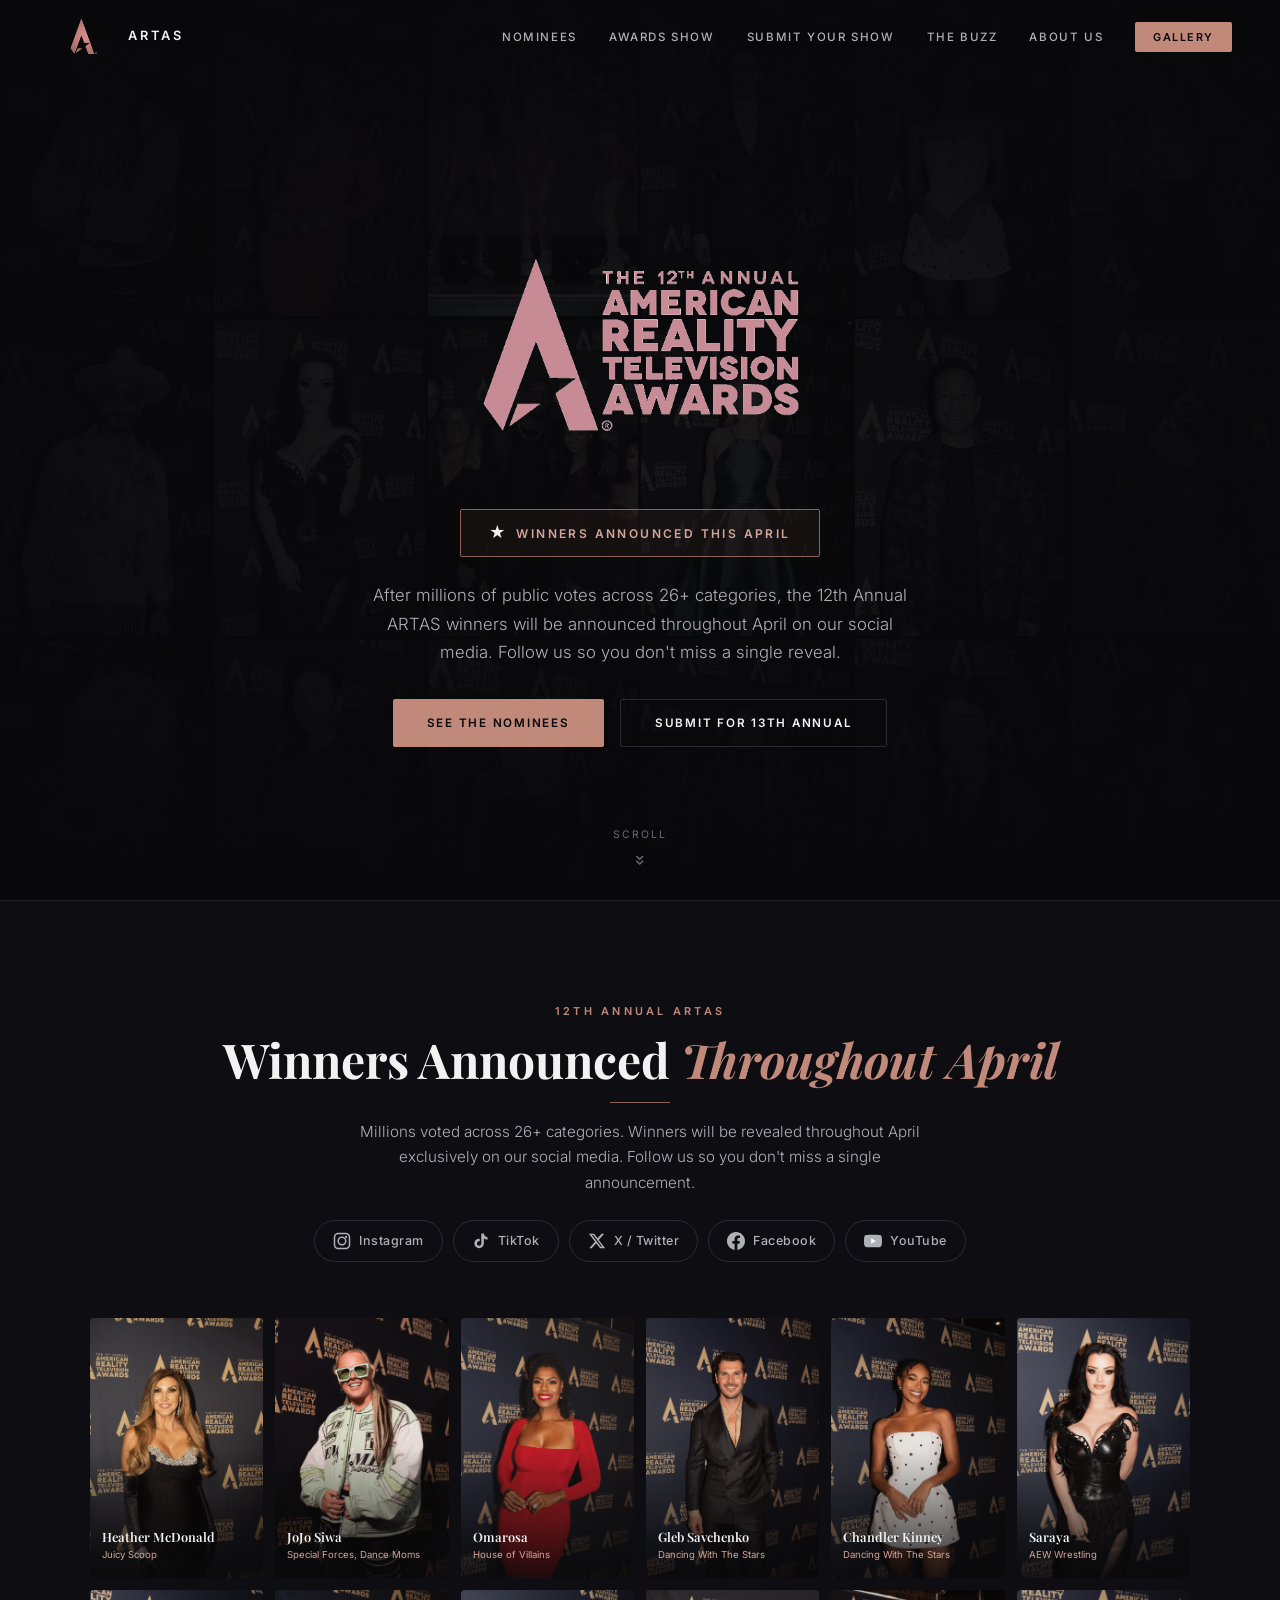
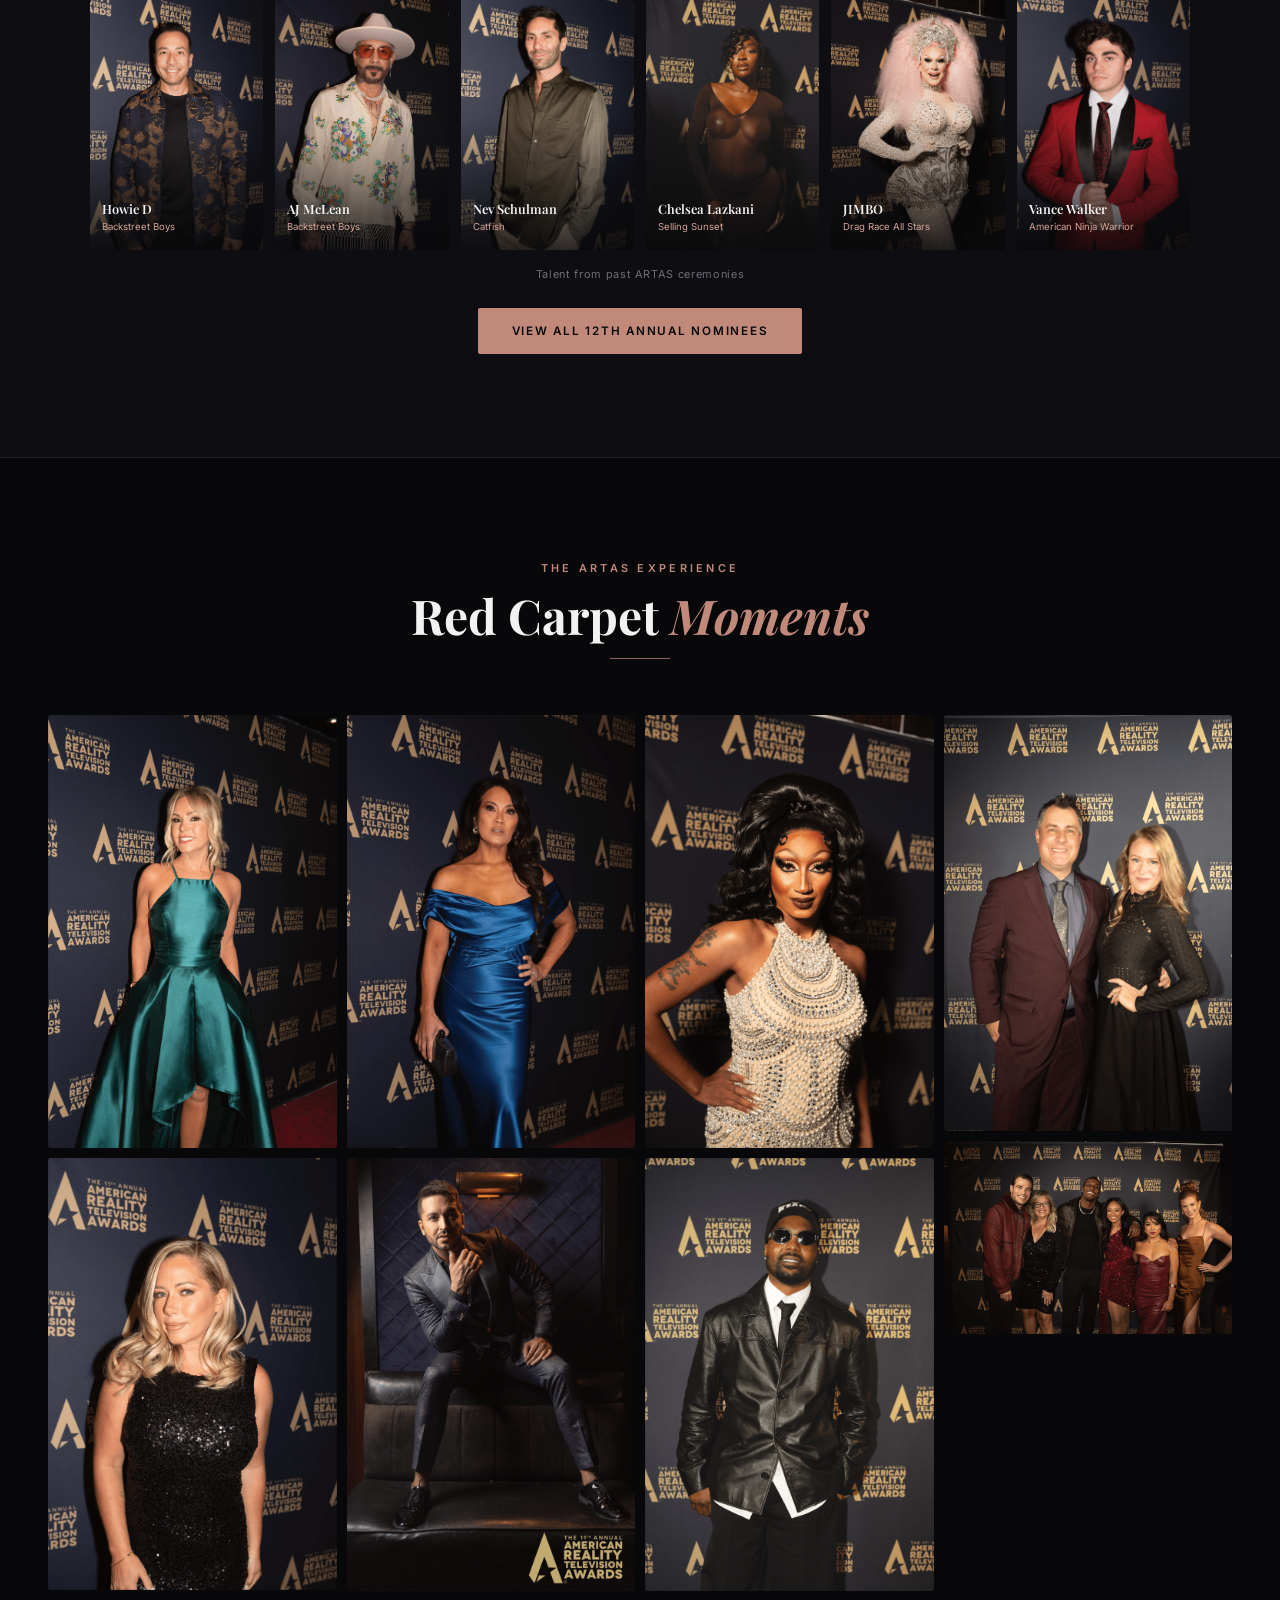
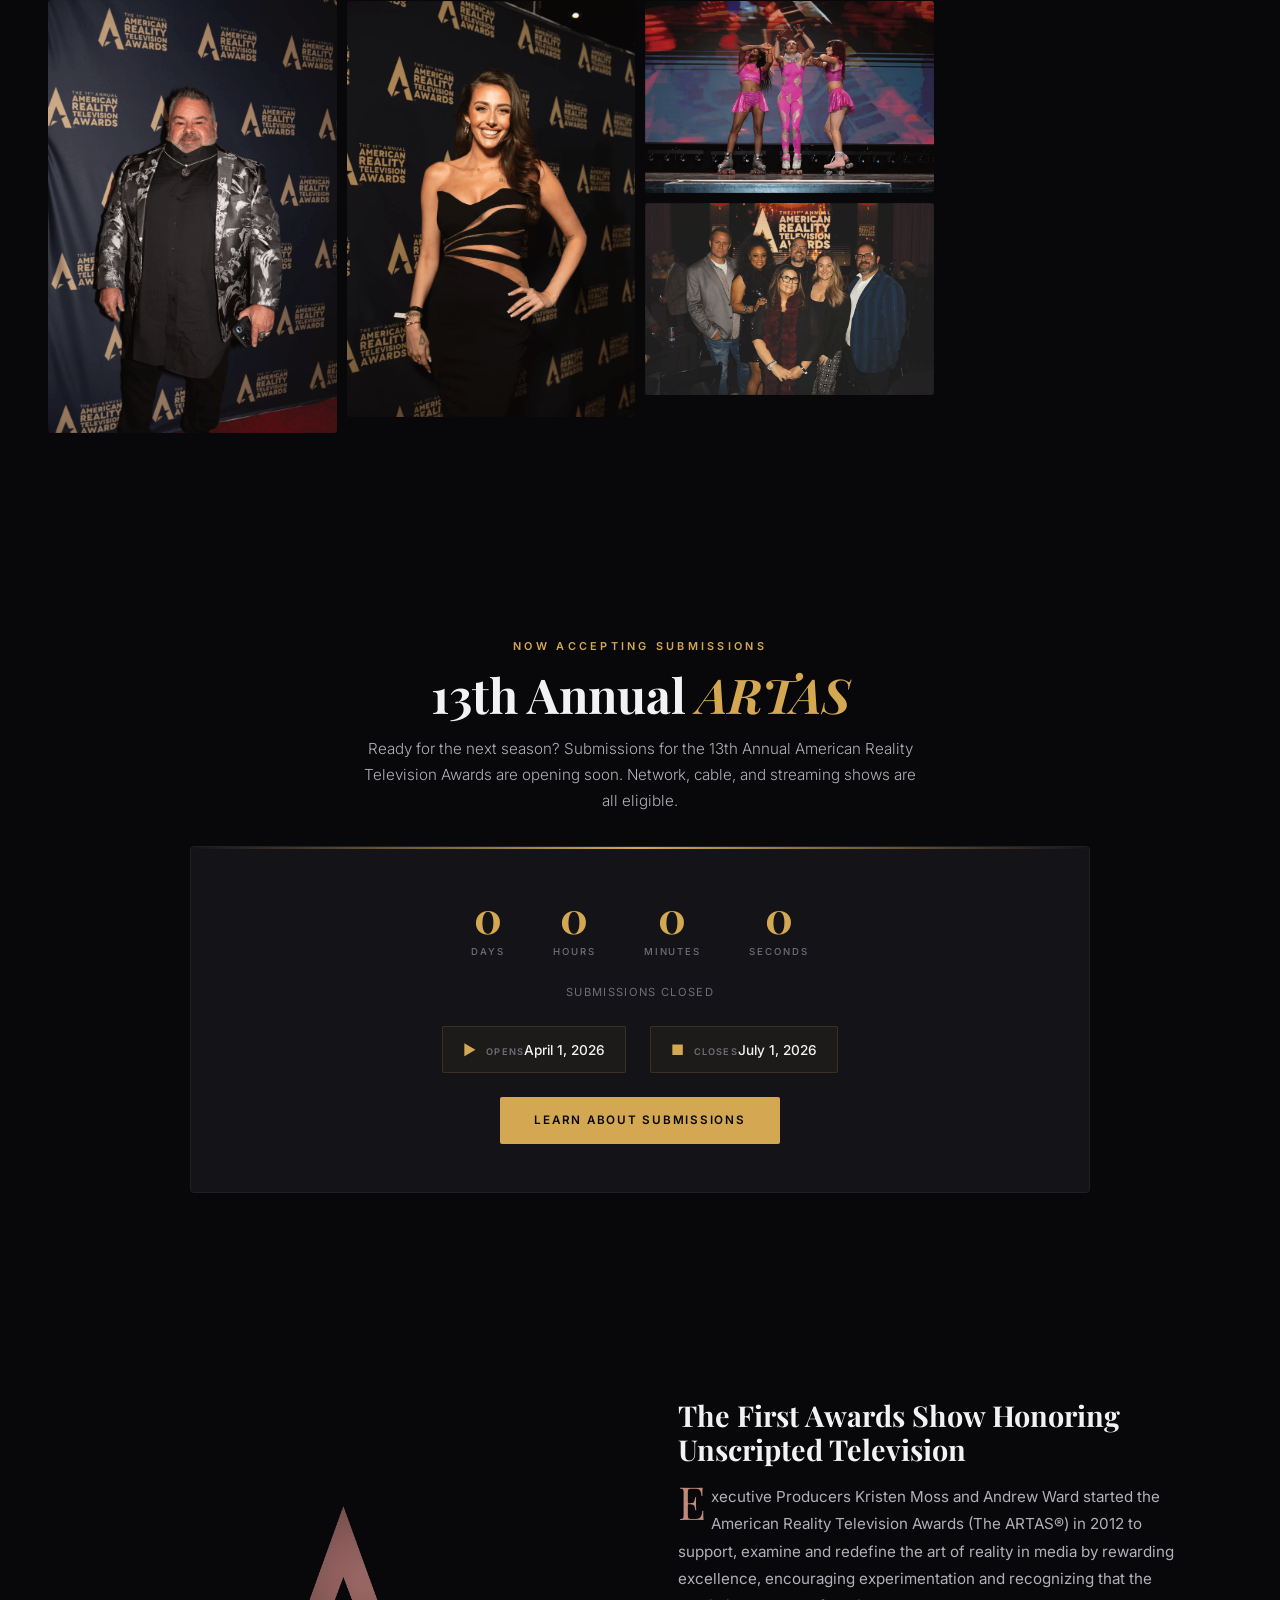
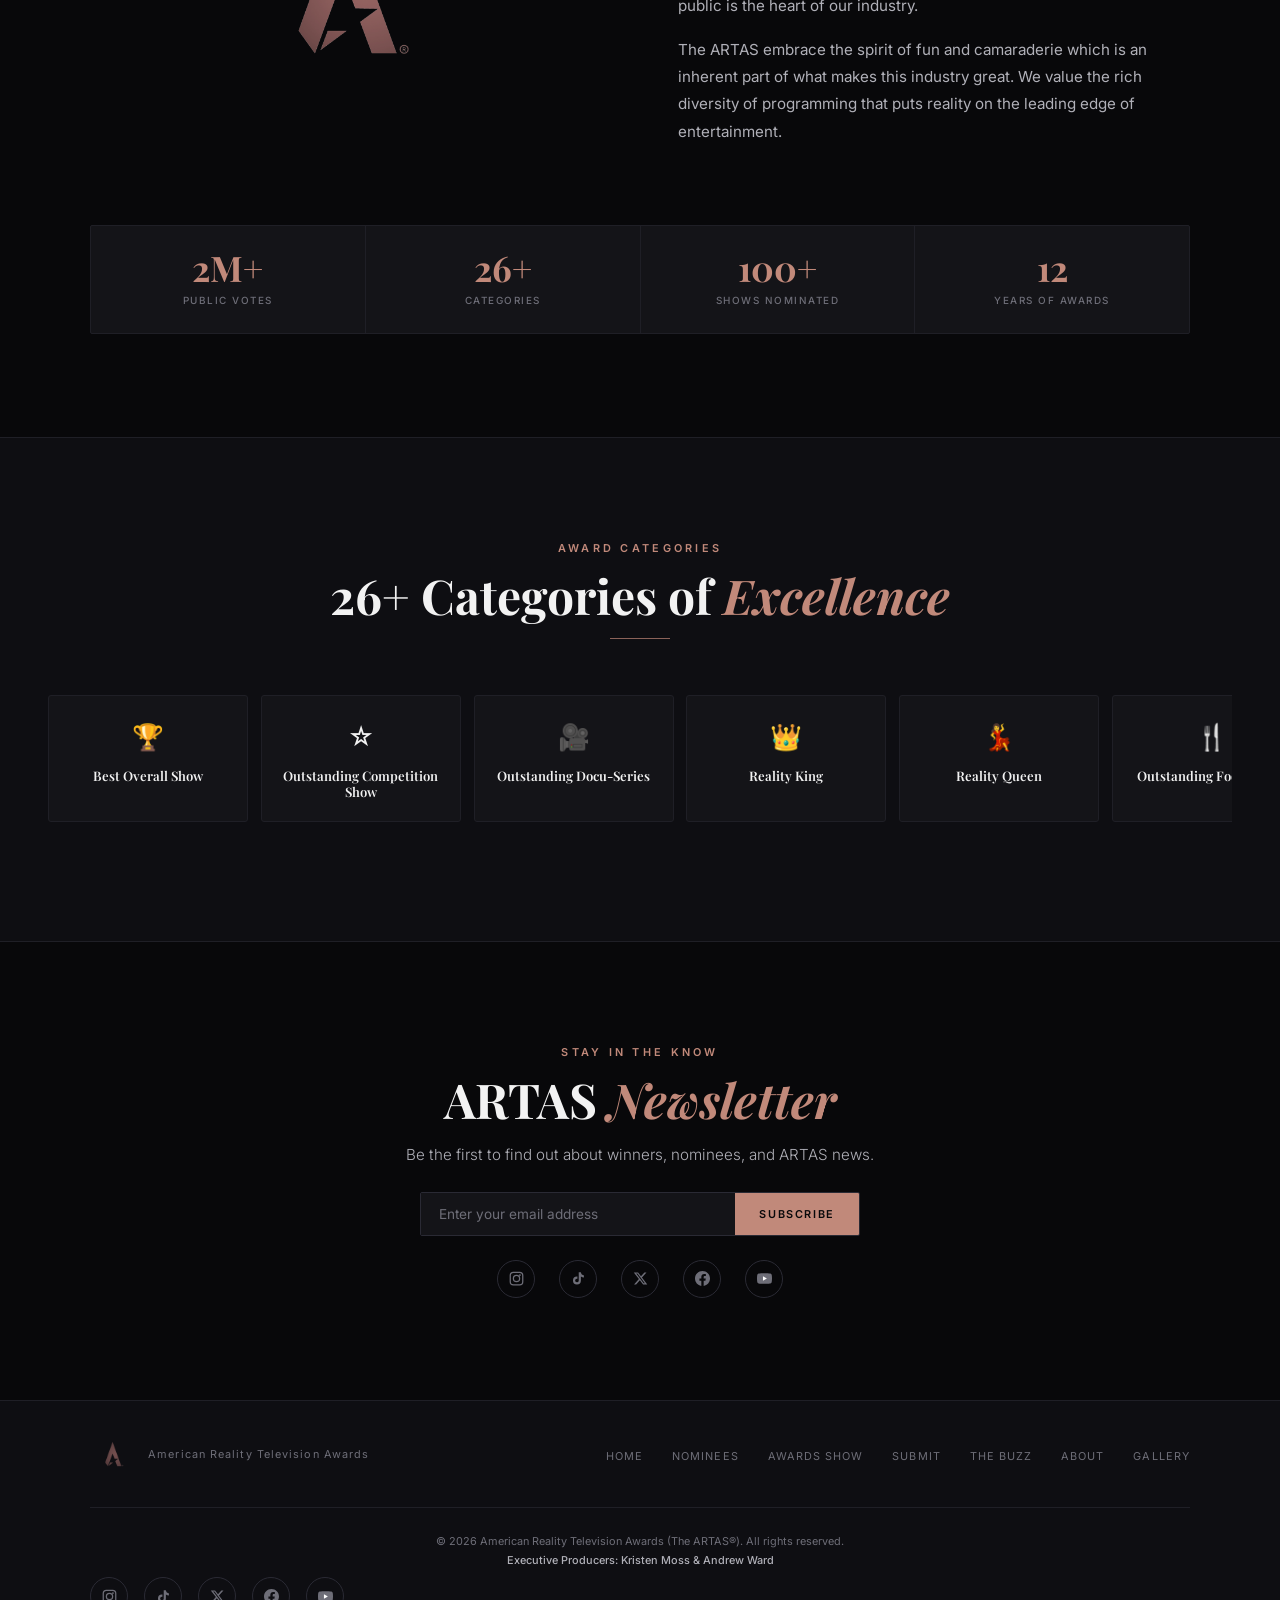
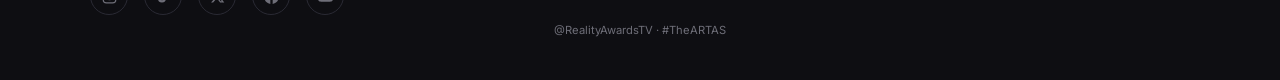
==== 200.html @ a24e5173 "Add 'The Buzz' news page with 14 blog posts, update nav across all pages" ====
<!DOCTYPE html>
<html lang="en">
<head>
<meta charset="UTF-8">
<meta name="viewport" content="width=device-width, initial-scale=1.0">
<title>The 12th Annual American Reality Television Awards | The ARTAS</title>
<meta name="description" content="The 12th Annual American Reality Television Awards (The ARTAS). Winners announced April 2026. Celebrating excellence in unscripted television since 2013.">
<meta property="og:title" content="12th Annual American Reality Television Awards — Winners Coming April 2026">
<meta property="og:description" content="After millions of votes, the 12th Annual ARTAS winners will be revealed this April. Plus: 13th Annual submissions open April 1.">
<meta property="og:type" content="website">
<link rel="preconnect" href="https://fonts.googleapis.com">
<link rel="preconnect" href="https://fonts.gstatic.com" crossorigin>
<link href="https://fonts.googleapis.com/css2?family=Playfair+Display:ital,wght@0,400;0,600;0,700;0,800;1,400;1,700&family=Inter:wght@300;400;500;600;700&display=swap" rel="stylesheet">
<style>
:root {
  --bg-primary: #08080A;
  --bg-surface: #0E0E12;
  --bg-card: #141418;
  --bg-card-hover: #1A1A20;
  --rose: #C1897A;
  --rose-light: #D4A498;
  --rose-pale: #E0BEB6;
  --rose-dim: #8B6259;
  --rose-glow: rgba(193, 137, 122, 0.15);
  --gold: #D4A853;
  --gold-light: #E8C97A;
  --gold-dim: #8B7340;
  --text-primary: #F2F2F2;
  --text-secondary: #B0B0B8;
  --text-muted: #6E6E78;
  --border: #1F1F26;
  --border-light: #2A2A34;
  --font-display: 'Playfair Display', Georgia, serif;
  --font-body: 'Inter', -apple-system, sans-serif;
  --transition-fast: 180ms cubic-bezier(0.16, 1, 0.3, 1);
  --transition-smooth: 400ms cubic-bezier(0.16, 1, 0.3, 1);
}

*, *::before, *::after { box-sizing: border-box; margin: 0; padding: 0; }
html { -webkit-font-smoothing: antialiased; -moz-osx-font-smoothing: grayscale; scroll-behavior: smooth; scroll-padding-top: 80px; }
body { font-family: var(--font-body); color: var(--text-primary); background: var(--bg-primary); line-height: 1.6; overflow-x: hidden; }
img { display: block; max-width: 100%; height: auto; }
a { color: var(--rose); text-decoration: none; transition: color var(--transition-fast); }
a:hover { color: var(--rose-light); }

/* NAV */
.nav { position: fixed; top: 0; left: 0; right: 0; z-index: 100; padding: 0 clamp(1.5rem, 4vw, 3rem); height: 72px; display: flex; align-items: center; justify-content: space-between; transition: background var(--transition-smooth), box-shadow var(--transition-smooth); }
.nav.scrolled { background: rgba(8,8,10,0.95); backdrop-filter: blur(20px); -webkit-backdrop-filter: blur(20px); box-shadow: 0 1px 0 rgba(193,137,122,0.12); }
.nav-logo { display: flex; align-items: center; gap: 12px; }
.nav-logo img { height: 38px; width: auto; }
.nav-logo span { font-family: var(--font-body); font-weight: 600; font-size: 0.8rem; letter-spacing: 0.25em; text-transform: uppercase; color: var(--text-primary); }
.nav-links { display: flex; align-items: center; gap: clamp(1.2rem, 2.5vw, 2.2rem); list-style: none; }
.nav-links a { font-size: 0.72rem; font-weight: 500; letter-spacing: 0.14em; text-transform: uppercase; color: var(--text-secondary); padding: 4px 0; position: relative; transition: color var(--transition-fast); }
.nav-links a::after { content: ''; position: absolute; bottom: -2px; left: 0; width: 0; height: 1px; background: var(--rose); transition: width var(--transition-smooth); }
.nav-links a:hover { color: var(--rose); }
.nav-links a:hover::after { width: 100%; }
.nav-cta { font-size: 0.68rem !important; font-weight: 600 !important; color: var(--bg-primary) !important; background: var(--rose); padding: 8px 18px !important; border-radius: 2px; transition: background var(--transition-fast), transform var(--transition-fast) !important; }
.nav-cta:hover { background: var(--rose-light) !important; color: var(--bg-primary) !important; transform: translateY(-1px); }
.nav-cta::after { display: none !important; }
.nav-mobile-toggle { display: none; background: none; border: none; cursor: pointer; padding: 8px; }
.nav-mobile-toggle span { display: block; width: 24px; height: 2px; background: var(--text-primary); margin: 5px 0; transition: all 0.3s; }

/* HERO — 12th Annual focus */
.hero { position: relative; min-height: 100vh; display: flex; flex-direction: column; align-items: center; justify-content: center; text-align: center; padding: 100px 1.5rem 60px; overflow: hidden; }
.hero-bg { position: absolute; inset: 0; z-index: 0; }
.hero-bg-grid { position: absolute; inset: 0; display: grid; grid-template-columns: repeat(6, 1fr); grid-template-rows: repeat(3, 1fr); gap: 3px; opacity: 0.18; filter: saturate(0.3) brightness(0.8); }
.hero-bg-grid img { width: 100%; height: 100%; object-fit: cover; }
.hero-bg::after { content: ''; position: absolute; inset: 0; background: radial-gradient(ellipse at center, rgba(8,8,10,0.25) 0%, rgba(8,8,10,0.85) 65%, rgba(8,8,10,1) 100%), linear-gradient(to bottom, rgba(8,8,10,0.5) 0%, transparent 25%, transparent 70%, rgba(8,8,10,1) 100%); z-index: 1; }
.hero-particles { position: absolute; inset: 0; z-index: 1; overflow: hidden; pointer-events: none; }
.sparkle { position: absolute; width: 3px; height: 3px; background: var(--rose); border-radius: 50%; animation: sparkle-float linear infinite; opacity: 0; }
@keyframes sparkle-float { 0% { opacity: 0; transform: translateY(100vh) scale(0); } 10% { opacity: 0.8; } 90% { opacity: 0.8; } 100% { opacity: 0; transform: translateY(-10vh) scale(1); } }

.hero-content { position: relative; z-index: 2; max-width: 900px; }
.hero-12th-logo { max-width: 600px; width: 90%; height: auto; margin: 0 auto 1.5rem; }
.hero-announce-badge { display: inline-flex; align-items: center; gap: 10px; padding: 10px 28px; border: 1px solid var(--rose-dim); border-radius: 2px; margin-bottom: 1.5rem; background: rgba(193,137,122,0.06); animation: badge-pulse 3s ease-in-out infinite; }
@keyframes badge-pulse { 0%, 100% { box-shadow: 0 0 0 rgba(193,137,122,0); } 50% { box-shadow: 0 0 20px rgba(193,137,122,0.15); } }
.hero-announce-badge .badge-icon { font-size: 1rem; }
.hero-announce-badge .badge-text { font-size: 0.75rem; font-weight: 600; letter-spacing: 0.2em; text-transform: uppercase; color: var(--rose-light); }
.hero-subtitle { font-size: clamp(0.9rem, 0.8rem + 0.5vw, 1.05rem); color: var(--text-secondary); font-weight: 300; max-width: 550px; margin: 0 auto 2rem; line-height: 1.7; }
.hero-ctas { display: flex; gap: 1rem; justify-content: center; flex-wrap: wrap; }
.btn { display: inline-flex; align-items: center; justify-content: center; font-family: var(--font-body); font-size: 0.73rem; font-weight: 600; letter-spacing: 0.15em; text-transform: uppercase; padding: 14px 34px; border: none; border-radius: 2px; cursor: pointer; transition: all var(--transition-fast); text-decoration: none; }
.btn-rose { background: var(--rose); color: var(--bg-primary); }
.btn-rose:hover { background: var(--rose-light); color: var(--bg-primary); transform: translateY(-2px); box-shadow: 0 8px 30px rgba(193,137,122,0.25); }
.btn-gold { background: var(--gold); color: var(--bg-primary); }
.btn-gold:hover { background: var(--gold-light); color: var(--bg-primary); transform: translateY(-2px); box-shadow: 0 8px 30px rgba(212,168,83,0.25); }
.btn-outline { background: transparent; color: var(--text-primary); border: 1px solid var(--border-light); }
.btn-outline:hover { border-color: var(--rose); color: var(--rose); transform: translateY(-2px); }
.hero-scroll { position: absolute; bottom: 2rem; left: 50%; transform: translateX(-50%); z-index: 2; display: flex; flex-direction: column; align-items: center; gap: 8px; color: var(--text-muted); font-size: 0.65rem; letter-spacing: 0.2em; text-transform: uppercase; animation: scroll-bounce 2s ease-in-out infinite; }
@keyframes scroll-bounce { 0%, 100% { transform: translateX(-50%) translateY(0); } 50% { transform: translateX(-50%) translateY(8px); } }

/* SECTIONS */
.section { padding: clamp(4rem, 8vw, 7rem) clamp(1.5rem, 4vw, 3rem); }
.section-header { text-align: center; margin-bottom: clamp(2.5rem, 5vw, 3.5rem); }
.section-label { font-size: 0.68rem; font-weight: 600; letter-spacing: 0.3em; text-transform: uppercase; color: var(--rose); margin-bottom: 0.75rem; }
.section-label.gold { color: var(--gold); }
.section-title { font-family: var(--font-display); font-size: clamp(1.8rem, 1rem + 3vw, 3rem); font-weight: 700; line-height: 1.1; }
.section-title em { font-style: italic; color: var(--rose); }
.section-title em.gold { color: var(--gold); }
.section-divider { width: 60px; height: 1px; background: var(--rose-dim); margin: 1rem auto 0; }
.section-subtitle { font-size: 0.95rem; color: var(--text-secondary); font-weight: 300; max-width: 560px; margin: 1rem auto 0; line-height: 1.7; }

/* PHOTO HIGHLIGHTS */
.highlights { background: var(--bg-primary); }
.highlights-grid { max-width: 1200px; margin: 0 auto; columns: 4; column-gap: 10px; }
.highlight-card { break-inside: avoid; margin-bottom: 10px; border-radius: 3px; overflow: hidden; position: relative; cursor: pointer; }
.highlight-card img { width: 100%; display: block; transition: transform 0.6s ease, filter 0.6s ease; }
.highlight-card:hover img { transform: scale(1.04); filter: brightness(1.1); }
.highlight-card .card-overlay { position: absolute; bottom: 0; left: 0; right: 0; padding: 2rem 1rem 0.8rem; background: linear-gradient(to top, rgba(8,8,10,0.9) 0%, transparent 100%); opacity: 0; transition: opacity var(--transition-smooth); }
.highlight-card:hover .card-overlay { opacity: 1; }
.card-overlay .card-name { font-family: var(--font-display); font-size: 0.9rem; font-weight: 600; color: var(--text-primary); }
.card-overlay .card-show { font-size: 0.65rem; color: var(--rose-light); letter-spacing: 0.05em; margin-top: 2px; }

/* WINNERS ANNOUNCEMENT (PRIMARY) */
.winners { background: var(--bg-surface); border-top: 1px solid var(--border); border-bottom: 1px solid var(--border); }
.winners-inner { max-width: 1100px; margin: 0 auto; }
.winners-grid { display: grid; grid-template-columns: repeat(auto-fill, minmax(160px, 1fr)); gap: 12px; margin-top: 2rem; }
.winner-card { position: relative; border-radius: 4px; overflow: hidden; aspect-ratio: 2/3; cursor: pointer; }
.winner-card img { width: 100%; height: 100%; object-fit: cover; transition: transform 0.6s ease; }
.winner-card:hover img { transform: scale(1.05); }
.winner-card .winner-overlay { position: absolute; inset: 0; background: linear-gradient(to top, rgba(8,8,10,0.85) 0%, rgba(8,8,10,0.1) 50%, transparent 100%); display: flex; flex-direction: column; justify-content: flex-end; padding: 1rem 0.75rem; }
.winner-card .winner-name { font-family: var(--font-display); font-size: 0.8rem; font-weight: 600; color: var(--text-primary); line-height: 1.2; }
.winner-card .winner-show { font-size: 0.6rem; color: var(--rose-light); margin-top: 2px; }
.winner-card::before { content: ''; position: absolute; inset: 0; border: 1px solid transparent; border-radius: 4px; transition: border-color var(--transition-smooth); z-index: 1; pointer-events: none; }
.winner-card:hover::before { border-color: var(--rose-dim); }

/* 13TH ANNUAL SUBMISSIONS (SECONDARY) */
.submissions { background: var(--bg-primary); position: relative; }
.submissions-inner { max-width: 900px; margin: 0 auto; text-align: center; }
.submissions-box { background: var(--bg-card); border: 1px solid var(--border); border-radius: 4px; padding: clamp(2rem, 4vw, 3rem); margin-top: 2rem; position: relative; overflow: hidden; }
.submissions-box::before { content: ''; position: absolute; top: 0; left: 0; right: 0; height: 2px; background: linear-gradient(90deg, transparent, var(--gold), transparent); }
.countdown-row { display: flex; justify-content: center; gap: clamp(1.5rem, 4vw, 3rem); margin-bottom: 1.5rem; }
.countdown-item { text-align: center; }
.countdown-number { font-family: var(--font-display); font-size: clamp(1.8rem, 1.5rem + 1.5vw, 3rem); font-weight: 700; color: var(--gold); line-height: 1; }
.countdown-label { font-size: 0.6rem; font-weight: 500; letter-spacing: 0.2em; text-transform: uppercase; color: var(--text-muted); margin-top: 0.4rem; }
.submission-dates { display: flex; justify-content: center; gap: 1.5rem; margin: 1.5rem 0; flex-wrap: wrap; }
.submission-date { display: flex; align-items: center; gap: 10px; padding: 10px 20px; background: rgba(212,168,83,0.05); border: 1px solid rgba(212,168,83,0.15); border-radius: 2px; }
.submission-date .date-icon { color: var(--gold); font-size: 0.9rem; }
.submission-date .date-info { text-align: left; }
.submission-date .date-label { font-size: 0.58rem; font-weight: 600; letter-spacing: 0.12em; text-transform: uppercase; color: var(--text-muted); }
.submission-date .date-value { font-size: 0.85rem; font-weight: 500; color: var(--text-primary); }

/* SOCIAL PILLS (winners section) */
.winners-social-bar { display: flex; flex-wrap: wrap; justify-content: center; gap: 10px; margin-top: 1.5rem; }
.social-pill { display: inline-flex; align-items: center; gap: 8px; padding: 10px 18px; border: 1px solid var(--border-light); border-radius: 50px; color: var(--text-secondary); font-family: var(--font-body); font-size: 0.78rem; font-weight: 500; letter-spacing: 0.04em; transition: all var(--transition-fast); text-decoration: none; }
.social-pill:hover { border-color: var(--rose); color: var(--rose); background: var(--rose-glow); transform: translateY(-2px); }
.social-pill svg { flex-shrink: 0; }
.presenter-card { text-align: center; }
.presenter-img-wrap { width: 100%; aspect-ratio: 1; border-radius: 50%; overflow: hidden; margin-bottom: 0.7rem; border: 2px solid var(--border); transition: border-color var(--transition-smooth), box-shadow var(--transition-smooth); }
.presenter-card:hover .presenter-img-wrap { border-color: var(--rose); box-shadow: 0 0 20px rgba(193,137,122,0.2); }
.presenter-img-wrap img { width: 100%; height: 100%; object-fit: cover; object-position: top center; transition: transform 0.6s ease; }
.presenter-card:hover .presenter-img-wrap img { transform: scale(1.08); }
.presenter-name { font-family: var(--font-display); font-size: 0.82rem; font-weight: 600; color: var(--text-primary); line-height: 1.2; }
.presenter-show { font-size: 0.62rem; color: var(--text-muted); margin-top: 2px; }

/* ABOUT */
.legacy { background: var(--bg-primary); }
.legacy-grid { max-width: 1100px; margin: 0 auto; display: grid; grid-template-columns: 1fr 1fr; gap: clamp(3rem, 6vw, 6rem); align-items: center; }
.legacy-logo { max-width: 280px; margin: 0 auto; opacity: 0.7; }
.legacy-text h3 { font-family: var(--font-display); font-size: clamp(1.3rem, 1rem + 1.2vw, 1.8rem); font-weight: 700; line-height: 1.2; margin-bottom: 1rem; }
.legacy-text p { font-size: 0.95rem; color: var(--text-secondary); line-height: 1.8; margin-bottom: 1rem; max-width: 500px; }
.legacy-text p:first-of-type::first-letter { font-family: var(--font-display); font-size: 3em; float: left; line-height: 0.8; margin-right: 0.1em; color: var(--rose); }
.stats-row { max-width: 1100px; margin: clamp(3rem, 5vw, 4rem) auto 0; display: grid; grid-template-columns: repeat(4, 1fr); gap: 1px; background: var(--border); border: 1px solid var(--border); border-radius: 2px; overflow: hidden; }
.stat-item { background: var(--bg-card); padding: 1.5rem; text-align: center; }
.stat-value { font-family: var(--font-display); font-size: clamp(1.5rem, 1rem + 1.5vw, 2.2rem); font-weight: 700; color: var(--rose); line-height: 1; }
.stat-label { font-size: 0.62rem; font-weight: 500; letter-spacing: 0.15em; text-transform: uppercase; color: var(--text-muted); margin-top: 0.5rem; }

/* CATEGORIES */
.categories { background: var(--bg-surface); border-top: 1px solid var(--border); border-bottom: 1px solid var(--border); }
.categories-scroll { max-width: 1200px; margin: 0 auto; display: flex; gap: 0.8rem; overflow-x: auto; padding-bottom: 1rem; scroll-snap-type: x mandatory; scrollbar-width: none; }
.categories-scroll::-webkit-scrollbar { display: none; }
.category-card { flex: 0 0 200px; scroll-snap-align: start; background: var(--bg-card); border: 1px solid var(--border); border-radius: 3px; padding: 1.3rem; text-align: center; transition: all var(--transition-smooth); cursor: pointer; }
.category-card:hover { border-color: var(--rose-dim); background: var(--bg-card-hover); transform: translateY(-3px); }
.category-icon { font-size: 1.6rem; margin-bottom: 0.6rem; display: block; }
.category-name { font-family: var(--font-display); font-size: 0.82rem; font-weight: 600; color: var(--text-primary); line-height: 1.25; }

/* NEWSLETTER */
.newsletter { background: var(--bg-primary); text-align: center; }
.newsletter-form { max-width: 440px; margin: 1.5rem auto 0; display: flex; border: 1px solid var(--border-light); border-radius: 2px; overflow: hidden; }
.newsletter-form input { flex: 1; padding: 13px 18px; background: var(--bg-card); border: none; color: var(--text-primary); font-family: var(--font-body); font-size: 0.85rem; outline: none; }
.newsletter-form input::placeholder { color: var(--text-muted); }
.newsletter-form button { padding: 13px 24px; background: var(--rose); color: var(--bg-primary); border: none; font-family: var(--font-body); font-size: 0.68rem; font-weight: 600; letter-spacing: 0.15em; text-transform: uppercase; cursor: pointer; transition: background var(--transition-fast); white-space: nowrap; }
.newsletter-form button:hover { background: var(--rose-light); }
.social-links { display: flex; justify-content: center; gap: 1.5rem; margin-top: 1.5rem; }
.social-links a { display: flex; align-items: center; justify-content: center; width: 38px; height: 38px; border: 1px solid var(--border-light); border-radius: 50%; color: var(--text-muted); transition: all var(--transition-fast); }
.social-links a:hover { border-color: var(--rose); color: var(--rose); transform: translateY(-2px); }
.social-links svg { width: 15px; height: 15px; }

/* FOOTER */
.footer { padding: 2.5rem clamp(1.5rem, 4vw, 3rem); border-top: 1px solid var(--border); background: var(--bg-surface); }
.footer-inner { max-width: 1100px; margin: 0 auto; display: flex; justify-content: space-between; align-items: center; flex-wrap: wrap; gap: 1.5rem; }
.footer-brand { display: flex; align-items: center; gap: 12px; }
.footer-brand img { height: 26px; opacity: 0.5; }
.footer-brand span { font-size: 0.68rem; color: var(--text-muted); letter-spacing: 0.1em; }
.footer-links { display: flex; gap: 1.8rem; list-style: none; }
.footer-links a { font-size: 0.68rem; color: var(--text-muted); letter-spacing: 0.1em; text-transform: uppercase; transition: color var(--transition-fast); }
.footer-links a:hover { color: var(--rose); }
.footer-copy { width: 100%; text-align: center; padding-top: 1.5rem; border-top: 1px solid var(--border); margin-top: 1rem; font-size: 0.68rem; color: var(--text-muted); line-height: 1.7; }
.footer-copy .producers { color: var(--text-secondary); font-weight: 500; }

/* REVEAL */
.reveal { opacity: 0; transform: translateY(30px); transition: opacity 0.8s cubic-bezier(0.16, 1, 0.3, 1), transform 0.8s cubic-bezier(0.16, 1, 0.3, 1); }
.reveal.visible { opacity: 1; transform: translateY(0); }

/* MOBILE OVERLAY */
.mobile-overlay { position: fixed; inset: 0; z-index: 99; background: rgba(8,8,10,0.98); display: flex; flex-direction: column; align-items: center; justify-content: center; gap: 2rem; opacity: 0; pointer-events: none; transition: opacity 0.4s ease; }
.mobile-overlay.open { opacity: 1; pointer-events: all; }
.mobile-overlay a { font-family: var(--font-display); font-size: 1.4rem; color: var(--text-primary); }
.mobile-overlay a:hover { color: var(--rose); }
.mobile-close { position: absolute; top: 24px; right: 24px; background: none; border: none; color: var(--text-primary); font-size: 1.5rem; cursor: pointer; }

/* RESPONSIVE */
@media (max-width: 1024px) { .highlights-grid { columns: 3; } }
@media (max-width: 768px) {
  .nav-links { display: none; }
  .nav-mobile-toggle { display: block; }
  .hero-bg-grid { grid-template-columns: repeat(4, 1fr); grid-template-rows: repeat(4, 1fr); }
  .highlights-grid { columns: 2; }
  .legacy-grid { grid-template-columns: 1fr; text-align: center; }
  .legacy-text p { margin-left: auto; margin-right: auto; }
  .legacy-text p:first-of-type::first-letter { float: none; font-size: 1em; margin: 0; }
  .stats-row { grid-template-columns: repeat(2, 1fr); }
  .submission-dates { flex-direction: column; align-items: center; }
  .winners-grid { grid-template-columns: repeat(auto-fill, minmax(130px, 1fr)); }
  .winners-social-bar { gap: 8px; }
  .social-pill { padding: 8px 14px; font-size: 0.72rem; }
  .social-pill svg { width: 15px; height: 15px; }
  .footer-inner { flex-direction: column; text-align: center; }
  .footer-links { flex-wrap: wrap; justify-content: center; }
}
@media (max-width: 480px) {
  .highlights-grid { columns: 2; column-gap: 6px; }
  .highlight-card { margin-bottom: 6px; }
  .social-pill span { display: none; }
  .social-pill { padding: 10px; border-radius: 50%; }
  .newsletter-form { flex-direction: column; }
  .newsletter-form button { width: 100%; }
  .hero-12th-logo { width: 95%; }
}
</style>
</head>
<body>

<!-- NAV -->
<nav class="nav" id="nav">
  <a href="#" class="nav-logo">
    <img src="images/12th-logo-A-transparent.png" alt="ARTAS">
    <span>ARTAS</span>
  </a>
  <ul class="nav-links">
    <li><a href="nominees.html">Nominees</a></li>
    <li><a href="awards-show.html">Awards Show</a></li>
    <li><a href="submit.html">Submit Your Show</a></li>
    <li><a href="the-buzz.html">The Buzz</a></li>
    <li><a href="about.html">About Us</a></li>
    <li><a href="gallery.html" class="nav-cta">Gallery</a></li>
  </ul>
  <button class="nav-mobile-toggle" id="mobileToggle" aria-label="Open menu"><span></span><span></span><span></span></button>
</nav>

<div class="mobile-overlay" id="mobileMenu">
  <button class="mobile-close" id="mobileClose" aria-label="Close menu">&times;</button>
  <a href="nominees.html" onclick="closeMobile()">Nominees</a>
  <a href="awards-show.html" onclick="closeMobile()">Awards Show</a>
  <a href="submit.html" onclick="closeMobile()">Submit Your Show</a>
  <a href="the-buzz.html" onclick="closeMobile()">The Buzz</a>
  <a href="about.html" onclick="closeMobile()">About Us</a>
  <a href="gallery.html" onclick="closeMobile()">Gallery</a>
</div>

<!-- HERO — 12th Annual front and center -->
<section class="hero" id="home">
  <div class="hero-bg">
    <div class="hero-bg-grid">
      <img src="images/gallery/jojo-siwa.png" alt="">
      <img src="images/gallery/omarosa.png" alt="">
      <img src="images/gallery/performance.png" alt="">
      <img src="images/gallery/gleb-savchenko.png" alt="">
      <img src="images/gallery/chandler-kinney.png" alt="">
      <img src="images/gallery/heather-mcdonald.png" alt="">
      <img src="images/gallery/aj-mclean.png" alt="">
      <img src="images/gallery/saraya.png" alt="">
      <img src="images/gallery/big-brother-cast.png" alt="">
      <img src="images/gallery/tamra-judge.png" alt="">
      <img src="images/gallery/howie-d.png" alt="">
      <img src="images/gallery/chelsea-lazkani.png" alt="">
      <img src="images/gallery/jimbo.png" alt="">
      <img src="images/gallery/nev-schulman.png" alt="">
      <img src="images/gallery/kendra-wilkinson.png" alt="">
      <img src="images/gallery/big-ed.png" alt="">
      <img src="images/gallery/vance-walker.png" alt="">
      <img src="images/gallery/dr-sandra-lee.png" alt="">
    </div>
  </div>
  <div class="hero-particles" id="particles"></div>

  <div class="hero-content">
    <img src="images/12th-annual-logo-transparent.png" alt="The 12th Annual American Reality Television Awards" class="hero-12th-logo">

    <div class="hero-announce-badge">
      <span class="badge-icon">&#9733;</span>
      <span class="badge-text">Winners Announced This April</span>
    </div>

    <p class="hero-subtitle">After millions of public votes across 26+ categories, the 12th Annual ARTAS winners will be announced throughout April on our social media. Follow us so you don't miss a single reveal.</p>

    <div class="hero-ctas">
      <a href="nominees.html" class="btn btn-rose">See the Nominees</a>
      <a href="submit.html" class="btn btn-outline">Submit for 13th Annual</a>
    </div>
  </div>

  <div class="hero-scroll">
    <span>Scroll</span>
    <svg width="16" height="16" viewBox="0 0 24 24" fill="none" stroke="currentColor" stroke-width="2"><path d="M7 13l5 5 5-5M7 6l5 5 5-5"/></svg>
  </div>
</section>

<!-- 12TH ANNUAL — WINNERS COMING APRIL -->
<section class="section winners" id="winners">
  <div class="winners-inner">
    <div class="section-header reveal">
      <p class="section-label">12th Annual ARTAS</p>
      <h2 class="section-title">Winners Announced <em>Throughout April</em></h2>
      <div class="section-divider"></div>
      <p class="section-subtitle">Millions voted across 26+ categories. Winners will be revealed throughout April exclusively on our social media. Follow us so you don't miss a single announcement.</p>
      <div class="winners-social-bar">
        <a href="https://www.instagram.com/realityawardstv/" target="_blank" class="social-pill"><svg viewBox="0 0 24 24" fill="none" stroke="currentColor" stroke-width="2" width="18" height="18"><rect x="2" y="2" width="20" height="20" rx="5"/><circle cx="12" cy="12" r="5"/><circle cx="17.5" cy="6.5" r="1.5" fill="currentColor" stroke="none"/></svg><span>Instagram</span></a>
        <a href="https://www.tiktok.com/@realityawardstv" target="_blank" class="social-pill"><svg viewBox="0 0 24 24" fill="currentColor" width="18" height="18"><path d="M19.59 6.69a4.83 4.83 0 0 1-3.77-4.25V2h-3.45v13.67a2.89 2.89 0 0 1-2.88 2.5 2.89 2.89 0 0 1-2.89-2.89 2.89 2.89 0 0 1 2.89-2.89c.28 0 .54.04.79.1v-3.51a6.37 6.37 0 0 0-.79-.05A6.34 6.34 0 0 0 3.15 15.2a6.34 6.34 0 0 0 6.34 6.34 6.34 6.34 0 0 0 6.34-6.34V8.75a8.28 8.28 0 0 0 4.84 1.55V6.85a4.85 4.85 0 0 1-1.08-.16z"/></svg><span>TikTok</span></a>
        <a href="https://twitter.com/realityawardstv" target="_blank" class="social-pill"><svg viewBox="0 0 24 24" fill="currentColor" width="18" height="18"><path d="M18.244 2.25h3.308l-7.227 8.26 8.502 11.24H16.17l-5.214-6.817L4.99 21.75H1.68l7.73-8.835L1.254 2.25H8.08l4.713 6.231zm-1.161 17.52h1.833L7.084 4.126H5.117z"/></svg><span>X / Twitter</span></a>
        <a href="https://www.facebook.com/RealityTVAwards/" target="_blank" class="social-pill"><svg viewBox="0 0 24 24" fill="currentColor" width="18" height="18"><path d="M24 12.073c0-6.627-5.373-12-12-12s-12 5.373-12 12c0 5.99 4.388 10.954 10.125 11.854v-8.385H7.078v-3.47h3.047V9.43c0-3.007 1.792-4.669 4.533-4.669 1.312 0 2.686.235 2.686.235v2.953H15.83c-1.491 0-1.956.925-1.956 1.874v2.25h3.328l-.532 3.47h-2.796v8.385C19.612 23.027 24 18.062 24 12.073z"/></svg><span>Facebook</span></a>
        <a href="https://www.youtube.com/realityawardstv" target="_blank" class="social-pill"><svg viewBox="0 0 24 24" fill="currentColor" width="18" height="18"><path d="M23.498 6.186a3.016 3.016 0 0 0-2.122-2.136C19.505 3.545 12 3.545 12 3.545s-7.505 0-9.377.505A3.017 3.017 0 0 0 .502 6.186C0 8.07 0 12 0 12s0 3.93.502 5.814a3.016 3.016 0 0 0 2.122 2.136c1.871.505 9.376.505 9.376.505s7.505 0 9.377-.505a3.015 3.015 0 0 0 2.122-2.136C24 15.93 24 12 24 12s0-3.93-.502-5.814z"/><polygon points="9.545,15.568 15.818,12 9.545,8.432" fill="#fff"/></svg><span>YouTube</span></a>
      </div>
    </div>

    <div class="winners-grid reveal">
      <div class="winner-card">
        <img src="images/gallery/heather-mcdonald.png" alt="Heather McDonald" loading="lazy">
        <div class="winner-overlay"><span class="winner-name">Heather McDonald</span><span class="winner-show">Juicy Scoop</span></div>
      </div>
      <div class="winner-card">
        <img src="images/gallery/jojo-siwa.png" alt="JoJo Siwa" loading="lazy">
        <div class="winner-overlay"><span class="winner-name">JoJo Siwa</span><span class="winner-show">Special Forces, Dance Moms</span></div>
      </div>
      <div class="winner-card">
        <img src="images/gallery/omarosa.png" alt="Omarosa" loading="lazy">
        <div class="winner-overlay"><span class="winner-name">Omarosa</span><span class="winner-show">House of Villains</span></div>
      </div>
      <div class="winner-card">
        <img src="images/gallery/gleb-savchenko.png" alt="Gleb Savchenko" loading="lazy">
        <div class="winner-overlay"><span class="winner-name">Gleb Savchenko</span><span class="winner-show">Dancing With The Stars</span></div>
      </div>
      <div class="winner-card">
        <img src="images/gallery/chandler-kinney.png" alt="Chandler Kinney" loading="lazy">
        <div class="winner-overlay"><span class="winner-name">Chandler Kinney</span><span class="winner-show">Dancing With The Stars</span></div>
      </div>
      <div class="winner-card">
        <img src="images/gallery/saraya.png" alt="Saraya" loading="lazy">
        <div class="winner-overlay"><span class="winner-name">Saraya</span><span class="winner-show">AEW Wrestling</span></div>
      </div>
      <div class="winner-card">
        <img src="images/gallery/howie-d.png" alt="Howie D" loading="lazy">
        <div class="winner-overlay"><span class="winner-name">Howie D</span><span class="winner-show">Backstreet Boys</span></div>
      </div>
      <div class="winner-card">
        <img src="images/gallery/aj-mclean.png" alt="AJ McLean" loading="lazy">
        <div class="winner-overlay"><span class="winner-name">AJ McLean</span><span class="winner-show">Backstreet Boys</span></div>
      </div>
      <div class="winner-card">
        <img src="images/gallery/nev-schulman.png" alt="Nev Schulman" loading="lazy">
        <div class="winner-overlay"><span class="winner-name">Nev Schulman</span><span class="winner-show">Catfish</span></div>
      </div>
      <div class="winner-card">
        <img src="images/gallery/chelsea-lazkani.png" alt="Chelsea Lazkani" loading="lazy">
        <div class="winner-overlay"><span class="winner-name">Chelsea Lazkani</span><span class="winner-show">Selling Sunset</span></div>
      </div>
      <div class="winner-card">
        <img src="images/gallery/jimbo.png" alt="JIMBO" loading="lazy">
        <div class="winner-overlay"><span class="winner-name">JIMBO</span><span class="winner-show">Drag Race All Stars</span></div>
      </div>
      <div class="winner-card">
        <img src="images/gallery/vance-walker.png" alt="Vance Walker" loading="lazy">
        <div class="winner-overlay"><span class="winner-name">Vance Walker</span><span class="winner-show">American Ninja Warrior</span></div>
      </div>
    </div>
    <p style="text-align: center; font-size: 0.68rem; color: var(--text-muted); margin-top: 1rem; letter-spacing: 0.06em;">Talent from past ARTAS ceremonies</p>
    <div style="text-align: center; margin-top: 1.5rem;" class="reveal">
      <a href="nominees.html" class="btn btn-rose">View All 12th Annual Nominees</a>
    </div>
  </div>
</section>

<!-- PHOTO HIGHLIGHTS -->
<section class="section highlights" id="highlights">
  <div class="section-header reveal">
    <p class="section-label">The ARTAS Experience</p>
    <h2 class="section-title">Red Carpet <em>Moments</em></h2>
    <div class="section-divider"></div>
  </div>
  <div class="highlights-grid reveal">
    <div class="highlight-card"><img src="images/gallery/tamra-judge.png" alt="Tamra Judge" loading="lazy"><div class="card-overlay"><span class="card-name">Tamra Judge</span><span class="card-show">Real Housewives of OC</span></div></div>
    <div class="highlight-card"><img src="images/gallery/kendra-wilkinson.png" alt="Kendra Wilkinson" loading="lazy"><div class="card-overlay"><span class="card-name">Kendra Wilkinson</span><span class="card-show">The Girls Next Door</span></div></div>
    <div class="highlight-card"><img src="images/gallery/big-ed.png" alt="Big Ed" loading="lazy"><div class="card-overlay"><span class="card-name">Big Ed</span><span class="card-show">90 Day Fiancé</span></div></div>
    <div class="highlight-card"><img src="images/gallery/dr-sandra-lee.png" alt="Dr. Sandra Lee" loading="lazy"><div class="card-overlay"><span class="card-name">Dr. Sandra Lee</span><span class="card-show">Dr. Pimple Popper</span></div></div>
    <div class="highlight-card"><img src="images/gallery/jai-rodriguez.png" alt="Jai Rodriguez" loading="lazy"><div class="card-overlay"><span class="card-name">Jai Rodriguez</span><span class="card-show">Queer Eye</span></div></div>
    <div class="highlight-card"><img src="images/gallery/chloe-veitch.png" alt="Chloe Veitch" loading="lazy"><div class="card-overlay"><span class="card-name">Chloe Veitch</span><span class="card-show">Celebrity Ex On The Beach</span></div></div>
    <div class="highlight-card"><img src="images/gallery/angeria.png" alt="Angeria Paris VanMicheals" loading="lazy"><div class="card-overlay"><span class="card-name">Angeria Paris VanMicheals</span><span class="card-show">RuPaul's Drag Race</span></div></div>
    <div class="highlight-card"><img src="images/gallery/steelo.png" alt="Steelo Brim" loading="lazy"><div class="card-overlay"><span class="card-name">Sterling "Steelo" Brim</span><span class="card-show">Ridiculousness</span></div></div>
    <div class="highlight-card"><img src="images/gallery/performance.png" alt="ARTAS Performance" loading="lazy"><div class="card-overlay"><span class="card-name">Live Performance</span><span class="card-show">ARTAS Ceremony</span></div></div>
    <div class="highlight-card"><img src="images/gallery/sallyannn-salsano.png" alt="SallyAnn Salsano" loading="lazy"><div class="card-overlay"><span class="card-name">SallyAnn Salsano</span><span class="card-show">495 Productions</span></div></div>
    <div class="highlight-card"><img src="images/gallery/crew.png" alt="Crew" loading="lazy"><div class="card-overlay"><span class="card-name">Production Crew</span><span class="card-show">Behind the Scenes</span></div></div>
    <div class="highlight-card"><img src="images/gallery/big-brother-cast.png" alt="Big Brother Cast" loading="lazy"><div class="card-overlay"><span class="card-name">Big Brother Cast</span><span class="card-show">Big Brother</span></div></div>
  </div>
</section>

<!-- 13TH ANNUAL SUBMISSIONS (SECONDARY) -->
<section class="section submissions" id="submit">
  <div class="submissions-inner reveal">
    <p class="section-label gold">Now Accepting Submissions</p>
    <h2 class="section-title">13th Annual <em class="gold" style="color: var(--gold);">ARTAS</em></h2>
    <p class="section-subtitle">Ready for the next season? Submissions for the 13th Annual American Reality Television Awards are opening soon. Network, cable, and streaming shows are all eligible.</p>

    <div class="submissions-box">
      <div class="countdown-row">
        <div class="countdown-item"><div class="countdown-number" id="cd-days">--</div><div class="countdown-label">Days</div></div>
        <div class="countdown-item"><div class="countdown-number" id="cd-hours">--</div><div class="countdown-label">Hours</div></div>
        <div class="countdown-item"><div class="countdown-number" id="cd-mins">--</div><div class="countdown-label">Minutes</div></div>
        <div class="countdown-item"><div class="countdown-number" id="cd-secs">--</div><div class="countdown-label">Seconds</div></div>
      </div>
      <p style="font-size: 0.7rem; color: var(--text-muted); letter-spacing: 0.12em; text-transform: uppercase; margin-bottom: 1.5rem;" id="countdown-label">Until Submissions Open</p>

      <div class="submission-dates">
        <div class="submission-date"><span class="date-icon">&#9654;</span><div class="date-info"><span class="date-label">Opens</span><span class="date-value">April 1, 2026</span></div></div>
        <div class="submission-date"><span class="date-icon">&#9632;</span><div class="date-info"><span class="date-label">Closes</span><span class="date-value">July 1, 2026</span></div></div>
      </div>

      <a href="submit.html" class="btn btn-gold">Learn About Submissions</a>
    </div>
  </div>
</section>



<!-- ABOUT -->
<section class="section legacy" id="about">
  <div class="legacy-grid reveal">
    <div style="text-align:center;">
      <img src="images/12th-logo-A-transparent.png" alt="ARTAS" class="legacy-logo">
    </div>
    <div class="legacy-text">
      <h3>The First Awards Show Honoring Unscripted Television</h3>
      <p>Executive Producers Kristen Moss and Andrew Ward started the American Reality Television Awards (The ARTAS&reg;) in 2012 to support, examine and redefine the art of reality in media by rewarding excellence, encouraging experimentation and recognizing that the public is the heart of our industry.</p>
      <p>The ARTAS embrace the spirit of fun and camaraderie which is an inherent part of what makes this industry great. We value the rich diversity of programming that puts reality on the leading edge of entertainment.</p>
    </div>
  </div>
  <div class="stats-row reveal">
    <div class="stat-item"><div class="stat-value">2M+</div><div class="stat-label">Public Votes</div></div>
    <div class="stat-item"><div class="stat-value">26+</div><div class="stat-label">Categories</div></div>
    <div class="stat-item"><div class="stat-value">100+</div><div class="stat-label">Shows Nominated</div></div>
    <div class="stat-item"><div class="stat-value">12</div><div class="stat-label">Years of Awards</div></div>
  </div>
</section>

<!-- CATEGORIES -->
<section class="section categories" id="categories">
  <div class="section-header reveal">
    <p class="section-label">Award Categories</p>
    <h2 class="section-title">26+ Categories of <em>Excellence</em></h2>
    <div class="section-divider"></div>
  </div>
  <div class="categories-scroll reveal">
    <div class="category-card"><span class="category-icon">&#127942;</span><div class="category-name">Best Overall Show</div></div>
    <div class="category-card"><span class="category-icon">&#9734;</span><div class="category-name">Outstanding Competition Show</div></div>
    <div class="category-card"><span class="category-icon">&#127909;</span><div class="category-name">Outstanding Docu-Series</div></div>
    <div class="category-card"><span class="category-icon">&#128081;</span><div class="category-name">Reality King</div></div>
    <div class="category-card"><span class="category-icon">&#128131;</span><div class="category-name">Reality Queen</div></div>
    <div class="category-card"><span class="category-icon">&#127860;</span><div class="category-name">Outstanding Food Series</div></div>
    <div class="category-card"><span class="category-icon">&#127911;</span><div class="category-name">Outstanding Host</div></div>
    <div class="category-card"><span class="category-icon">&#128161;</span><div class="category-name">Most Unique Concept</div></div>
    <div class="category-card"><span class="category-icon">&#127758;</span><div class="category-name">International Reality Series</div></div>
    <div class="category-card"><span class="category-icon">&#127916;</span><div class="category-name">Best Editing</div></div>
    <div class="category-card"><span class="category-icon">&#9889;</span><div class="category-name">Reality TV Moment</div></div>
    <div class="category-card"><span class="category-icon">&#128250;</span><div class="category-name">Outstanding Game Show</div></div>
    <div class="category-card"><span class="category-icon">&#128270;</span><div class="category-name">Outstanding True Crime</div></div>
    <div class="category-card"><span class="category-icon">&#128241;</span><div class="category-name">Outstanding Digital Reality</div></div>
  </div>
</section>

<!-- NEWSLETTER -->
<section class="section newsletter" id="newsletter">
  <div class="reveal">
    <p class="section-label">Stay in the Know</p>
    <h2 class="section-title">ARTAS <em>Newsletter</em></h2>
    <p class="section-subtitle">Be the first to find out about winners, nominees, and ARTAS news.</p>
    <form class="newsletter-form" onsubmit="event.preventDefault();"><input type="email" placeholder="Enter your email address" aria-label="Email"><button type="submit">Subscribe</button></form>
    <div class="social-links">
      <a href="https://www.instagram.com/realityawardstv/" aria-label="Instagram" target="_blank"><svg viewBox="0 0 24 24" fill="none" stroke="currentColor" stroke-width="2"><rect x="2" y="2" width="20" height="20" rx="5"/><circle cx="12" cy="12" r="5"/><circle cx="17.5" cy="6.5" r="1.5" fill="currentColor" stroke="none"/></svg></a>
      <a href="https://www.tiktok.com/@realityawardstv" aria-label="TikTok" target="_blank"><svg viewBox="0 0 24 24" fill="currentColor"><path d="M19.59 6.69a4.83 4.83 0 0 1-3.77-4.25V2h-3.45v13.67a2.89 2.89 0 0 1-2.88 2.5 2.89 2.89 0 0 1-2.89-2.89 2.89 2.89 0 0 1 2.89-2.89c.28 0 .54.04.79.1v-3.51a6.37 6.37 0 0 0-.79-.05A6.34 6.34 0 0 0 3.15 15.2a6.34 6.34 0 0 0 6.34 6.34 6.34 6.34 0 0 0 6.34-6.34V8.75a8.28 8.28 0 0 0 4.84 1.55V6.85a4.85 4.85 0 0 1-1.08-.16z"/></svg></a>
      <a href="https://twitter.com/realityawardstv" aria-label="X" target="_blank"><svg viewBox="0 0 24 24" fill="currentColor"><path d="M18.244 2.25h3.308l-7.227 8.26 8.502 11.24H16.17l-5.214-6.817L4.99 21.75H1.68l7.73-8.835L1.254 2.25H8.08l4.713 6.231zm-1.161 17.52h1.833L7.084 4.126H5.117z"/></svg></a>
      <a href="https://www.facebook.com/RealityTVAwards/" aria-label="Facebook" target="_blank"><svg viewBox="0 0 24 24" fill="currentColor"><path d="M24 12.073c0-6.627-5.373-12-12-12s-12 5.373-12 12c0 5.99 4.388 10.954 10.125 11.854v-8.385H7.078v-3.47h3.047V9.43c0-3.007 1.792-4.669 4.533-4.669 1.312 0 2.686.235 2.686.235v2.953H15.83c-1.491 0-1.956.925-1.956 1.874v2.25h3.328l-.532 3.47h-2.796v8.385C19.612 23.027 24 18.062 24 12.073z"/></svg></a>
      <a href="https://www.youtube.com/realityawardstv" aria-label="YouTube" target="_blank"><svg viewBox="0 0 24 24" fill="currentColor"><path d="M23.498 6.186a3.016 3.016 0 0 0-2.122-2.136C19.505 3.545 12 3.545 12 3.545s-7.505 0-9.377.505A3.017 3.017 0 0 0 .502 6.186C0 8.07 0 12 0 12s0 3.93.502 5.814a3.016 3.016 0 0 0 2.122 2.136c1.871.505 9.376.505 9.376.505s7.505 0 9.377-.505a3.015 3.015 0 0 0 2.122-2.136C24 15.93 24 12 24 12s0-3.93-.502-5.814z"/><polygon points="9.545,15.568 15.818,12 9.545,8.432" fill="#fff"/></svg></a>
    </div>
  </div>
</section>

<!-- FOOTER -->
<footer class="footer">
  <div class="footer-inner">
    <div class="footer-brand"><img src="images/12th-logo-A-transparent.png" alt="ARTAS"><span>American Reality Television Awards</span></div>
    <ul class="footer-links">
      <li><a href="index.html">Home</a></li>
      <li><a href="nominees.html">Nominees</a></li>
      <li><a href="awards-show.html">Awards Show</a></li>
      <li><a href="submit.html">Submit</a></li>
      <li><a href="the-buzz.html">The Buzz</a></li>
      <li><a href="about.html">About</a></li>
      <li><a href="gallery.html">Gallery</a></li>
    </ul>
    <div class="footer-copy">
      <p>&copy; 2026 American Reality Television Awards (The ARTAS&reg;). All rights reserved.</p>
      <p class="producers">Executive Producers: Kristen Moss &amp; Andrew Ward</p>
      <div class="social-links" style="margin-top: 8px; justify-content: flex-start; gap: 1rem;">
        <a href="https://www.instagram.com/realityawardstv/" aria-label="Instagram" target="_blank"><svg viewBox="0 0 24 24" fill="none" stroke="currentColor" stroke-width="2" width="15" height="15"><rect x="2" y="2" width="20" height="20" rx="5"/><circle cx="12" cy="12" r="5"/><circle cx="17.5" cy="6.5" r="1.5" fill="currentColor" stroke="none"/></svg></a>
        <a href="https://www.tiktok.com/@realityawardstv" aria-label="TikTok" target="_blank"><svg viewBox="0 0 24 24" fill="currentColor" width="15" height="15"><path d="M19.59 6.69a4.83 4.83 0 0 1-3.77-4.25V2h-3.45v13.67a2.89 2.89 0 0 1-2.88 2.5 2.89 2.89 0 0 1-2.89-2.89 2.89 2.89 0 0 1 2.89-2.89c.28 0 .54.04.79.1v-3.51a6.37 6.37 0 0 0-.79-.05A6.34 6.34 0 0 0 3.15 15.2a6.34 6.34 0 0 0 6.34 6.34 6.34 6.34 0 0 0 6.34-6.34V8.75a8.28 8.28 0 0 0 4.84 1.55V6.85a4.85 4.85 0 0 1-1.08-.16z"/></svg></a>
        <a href="https://twitter.com/realityawardstv" aria-label="X" target="_blank"><svg viewBox="0 0 24 24" fill="currentColor" width="15" height="15"><path d="M18.244 2.25h3.308l-7.227 8.26 8.502 11.24H16.17l-5.214-6.817L4.99 21.75H1.68l7.73-8.835L1.254 2.25H8.08l4.713 6.231zm-1.161 17.52h1.833L7.084 4.126H5.117z"/></svg></a>
        <a href="https://www.facebook.com/RealityTVAwards/" aria-label="Facebook" target="_blank"><svg viewBox="0 0 24 24" fill="currentColor" width="15" height="15"><path d="M24 12.073c0-6.627-5.373-12-12-12s-12 5.373-12 12c0 5.99 4.388 10.954 10.125 11.854v-8.385H7.078v-3.47h3.047V9.43c0-3.007 1.792-4.669 4.533-4.669 1.312 0 2.686.235 2.686.235v2.953H15.83c-1.491 0-1.956.925-1.956 1.874v2.25h3.328l-.532 3.47h-2.796v8.385C19.612 23.027 24 18.062 24 12.073z"/></svg></a>
        <a href="https://www.youtube.com/realityawardstv" aria-label="YouTube" target="_blank"><svg viewBox="0 0 24 24" fill="currentColor" width="15" height="15"><path d="M23.498 6.186a3.016 3.016 0 0 0-2.122-2.136C19.505 3.545 12 3.545 12 3.545s-7.505 0-9.377.505A3.017 3.017 0 0 0 .502 6.186C0 8.07 0 12 0 12s0 3.93.502 5.814a3.016 3.016 0 0 0 2.122 2.136c1.871.505 9.376.505 9.376.505s7.505 0 9.377-.505a3.015 3.015 0 0 0 2.122-2.136C24 15.93 24 12 24 12s0-3.93-.502-5.814z"/><polygon points="9.545,15.568 15.818,12 9.545,8.432" fill="#fff"/></svg></a>
      </div>
      <p style="margin-top: 6px; font-size: 0.7rem;">@RealityAwardsTV &middot; #TheARTAS</p>
    </div>
  </div>
</footer>

<script>
const nav = document.getElementById('nav');
window.addEventListener('scroll', () => { nav.classList.toggle('scrolled', window.scrollY > 40); }, { passive: true });
const mobileToggle = document.getElementById('mobileToggle');
const mobileMenu = document.getElementById('mobileMenu');
const mobileClose = document.getElementById('mobileClose');
mobileToggle.addEventListener('click', () => mobileMenu.classList.add('open'));
mobileClose.addEventListener('click', () => mobileMenu.classList.remove('open'));
function closeMobile() { mobileMenu.classList.remove('open'); }

(function() {
  const c = document.getElementById('particles');
  for (let i = 0; i < 25; i++) {
    const s = document.createElement('div'); s.className = 'sparkle';
    s.style.left = Math.random() * 100 + '%';
    s.style.animationDuration = (7 + Math.random() * 10) + 's';
    s.style.animationDelay = Math.random() * 10 + 's';
    s.style.width = s.style.height = (1.5 + Math.random() * 2.5) + 'px';
    c.appendChild(s);
  }
})();

(function() {
  const obs = new IntersectionObserver((entries) => {
    entries.forEach(e => { if (e.isIntersecting) { e.target.classList.add('visible'); obs.unobserve(e.target); } });
  }, { threshold: 0.1, rootMargin: '0px 0px -40px 0px' });
  document.querySelectorAll('.reveal').forEach(el => obs.observe(el));
})();

(function() {
  const open = new Date('2026-04-01T00:00:00-07:00');
  const close = new Date('2026-07-01T23:59:59-07:00');
  const d = document.getElementById('cd-days'), h = document.getElementById('cd-hours'), m = document.getElementById('cd-mins'), s = document.getElementById('cd-secs'), l = document.getElementById('countdown-label');
  function u() {
    const now = new Date();
    let target, label;
    if (now < open) { target = open; label = 'Until Submissions Open'; }
    else if (now < close) { target = close; label = 'Until Submissions Close'; }
    else { d.textContent='0'; h.textContent='0'; m.textContent='0'; s.textContent='0'; l.textContent='Submissions Closed'; return; }
    l.textContent = label;
    const diff = target - now;
    d.textContent = Math.floor(diff/864e5);
    h.textContent = String(Math.floor((diff%864e5)/36e5)).padStart(2,'0');
    m.textContent = String(Math.floor((diff%36e5)/6e4)).padStart(2,'0');
    s.textContent = String(Math.floor((diff%6e4)/1e3)).padStart(2,'0');
  }
  u(); setInterval(u, 1000);
})();
</script>
</body>
</html>
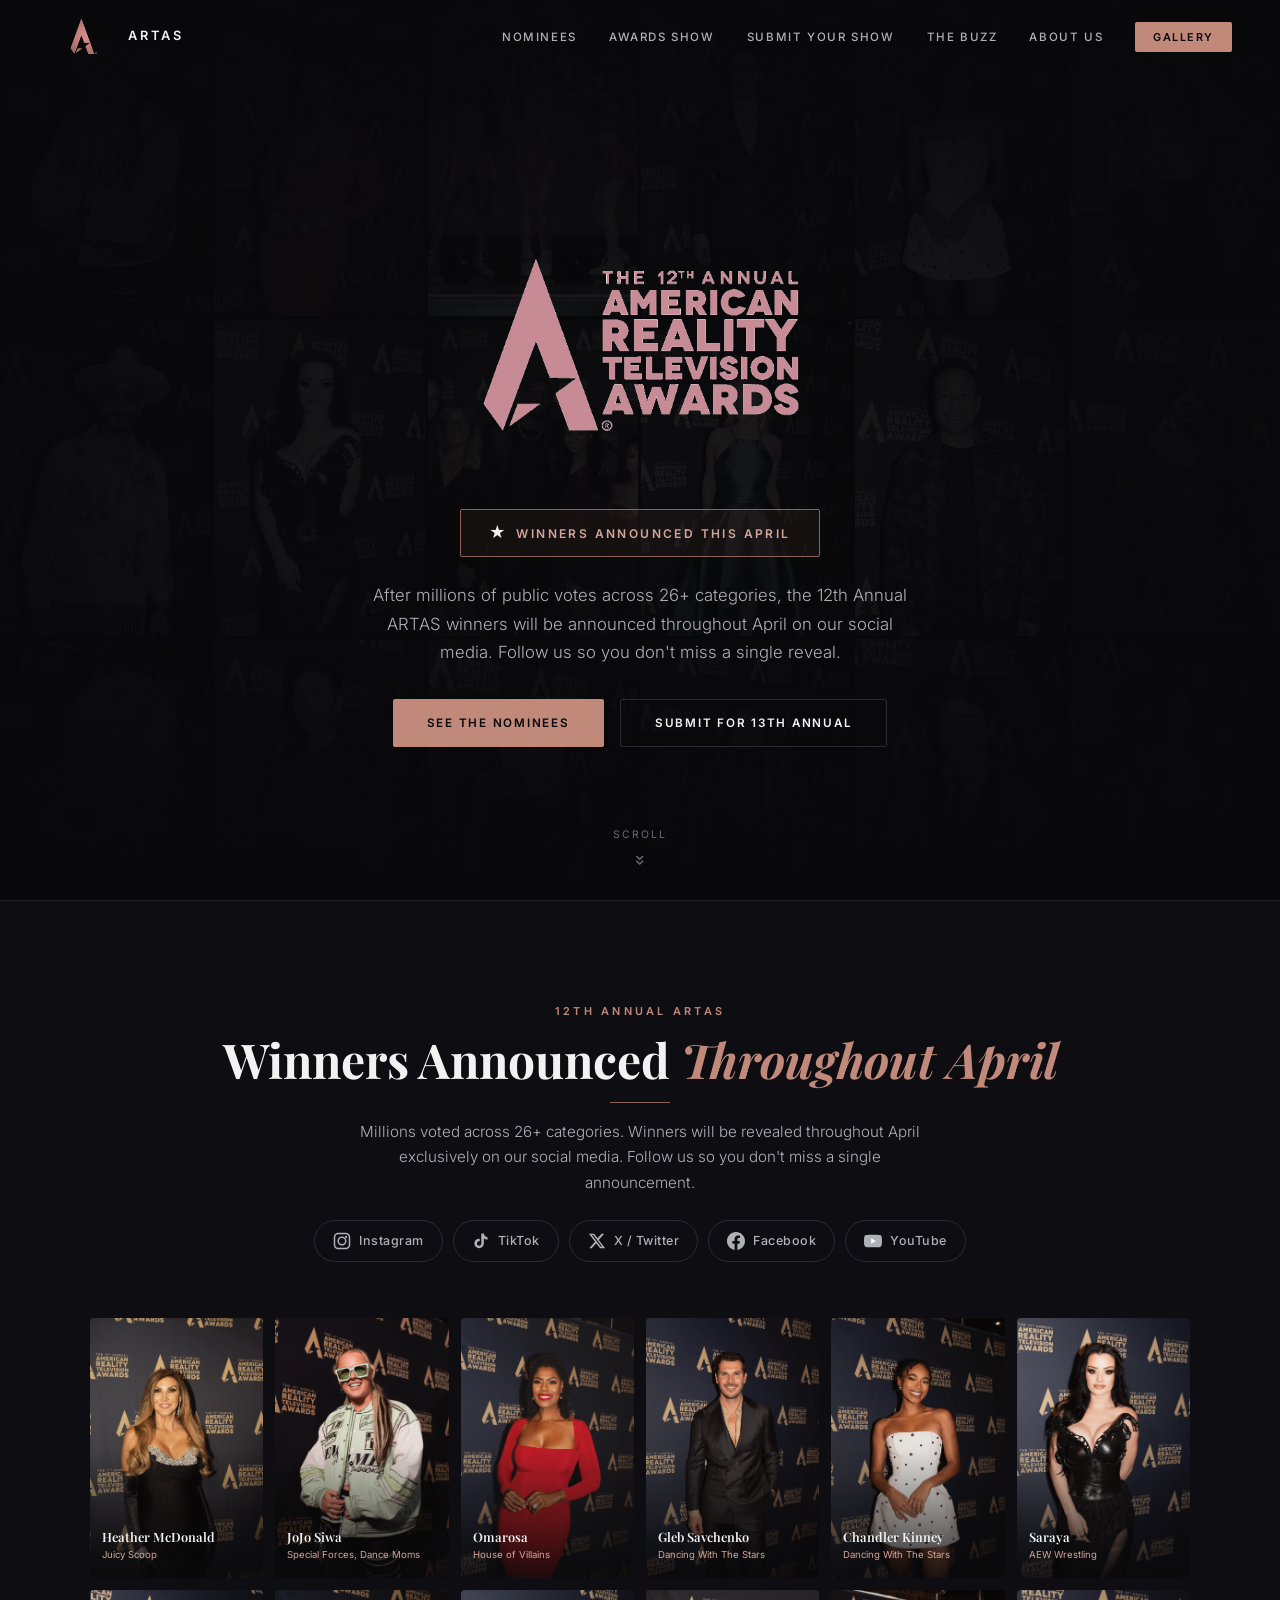
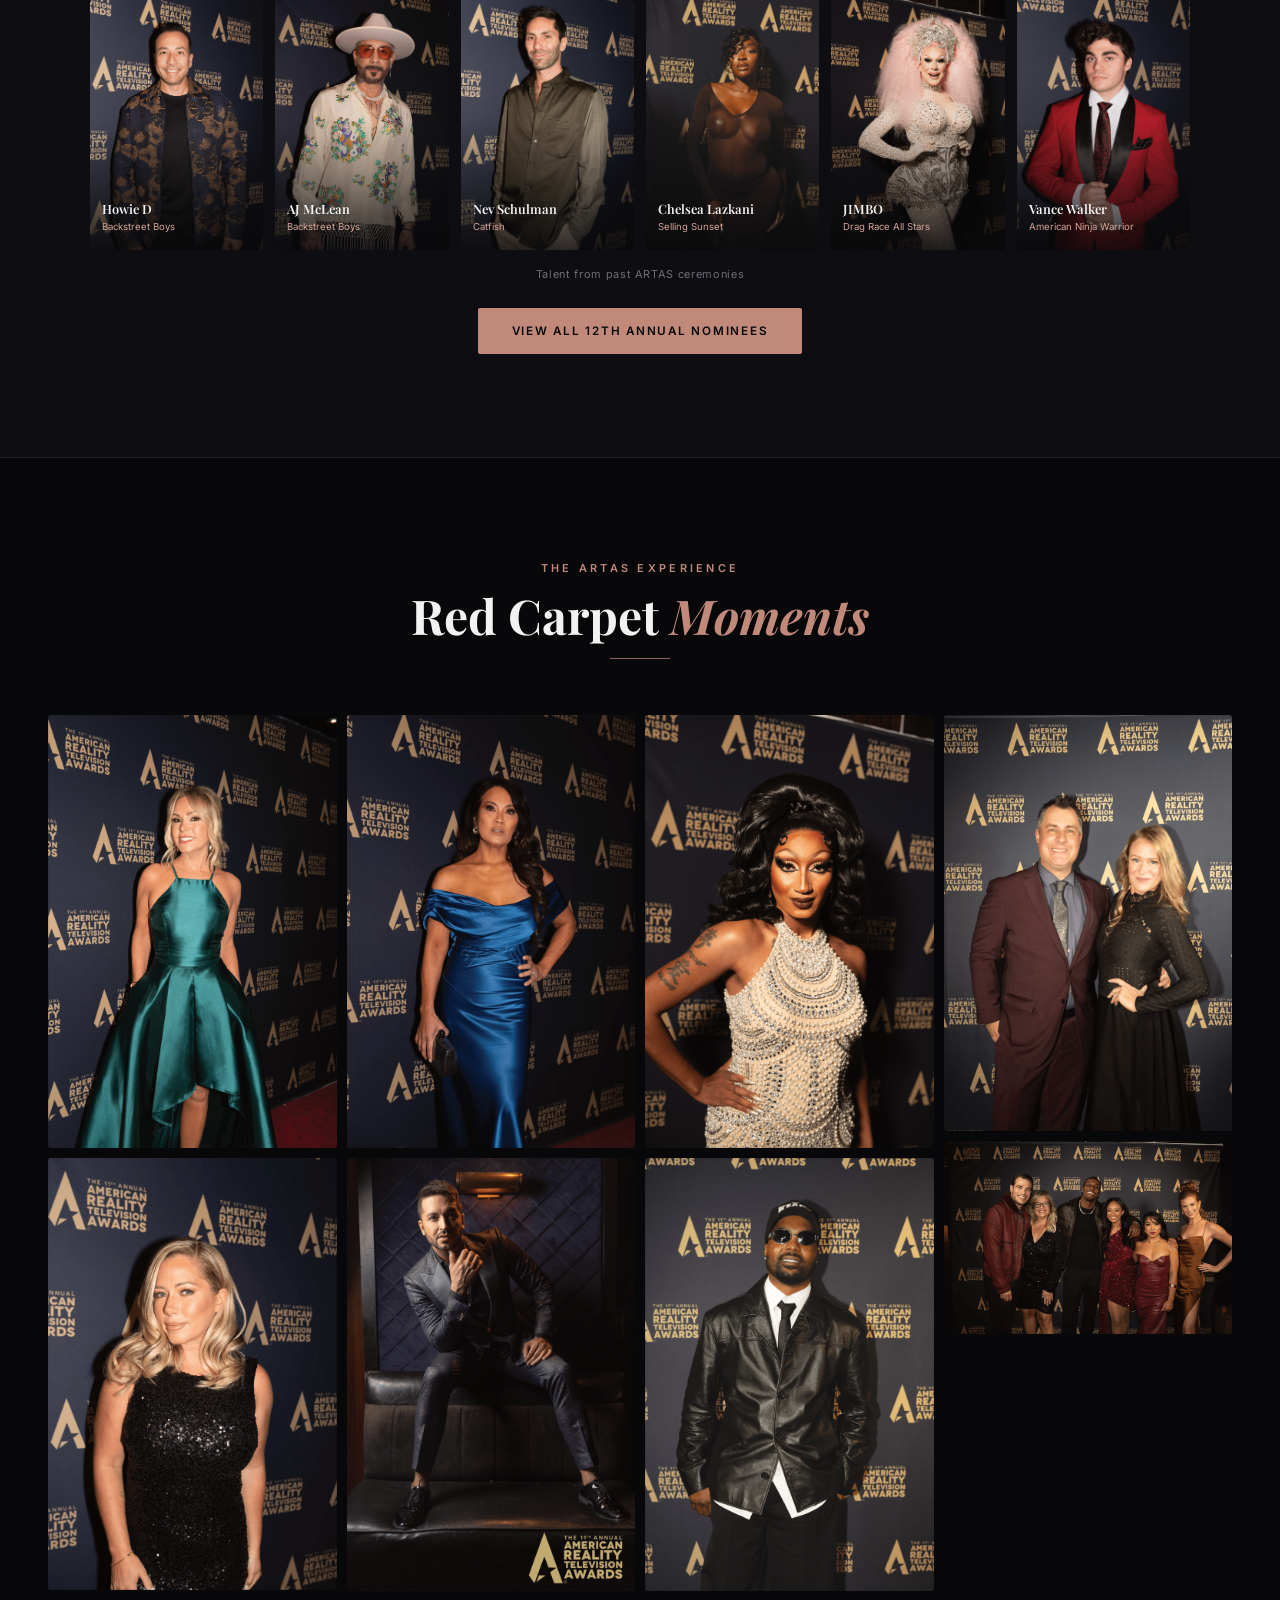
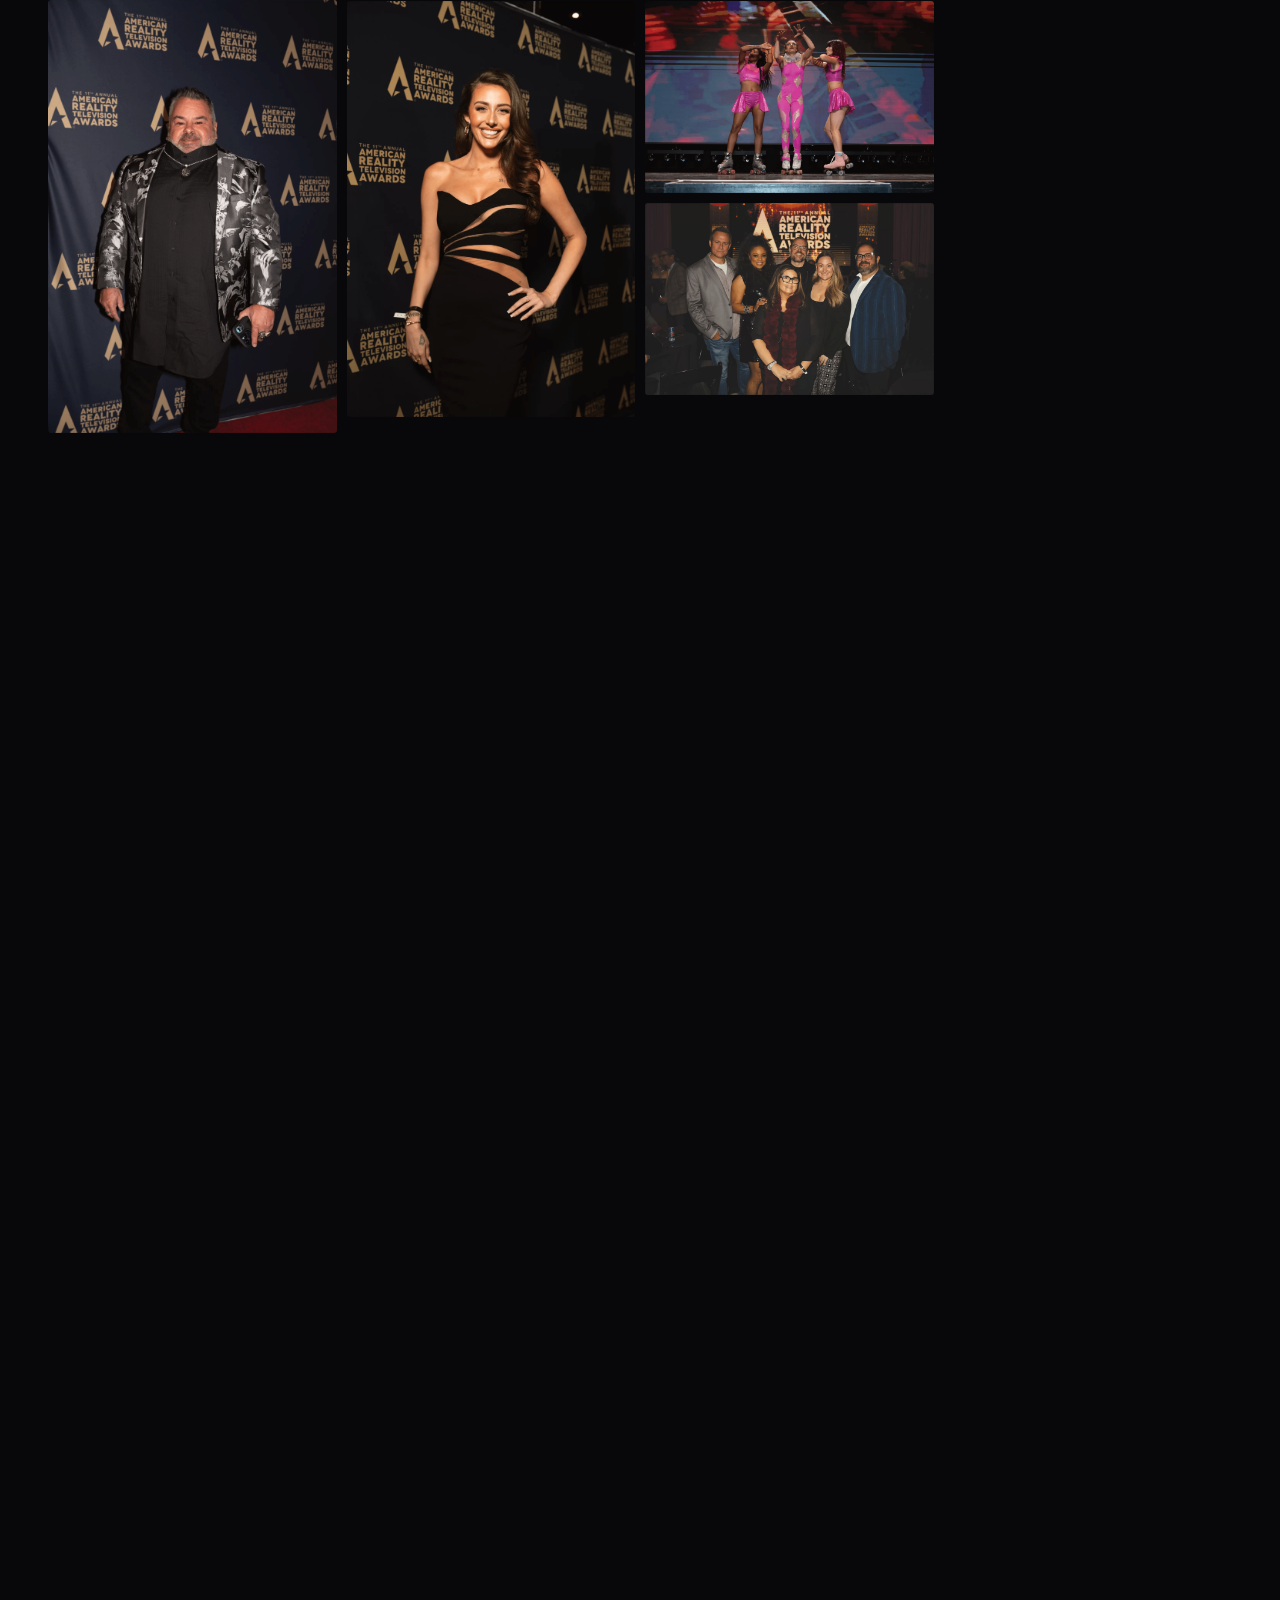
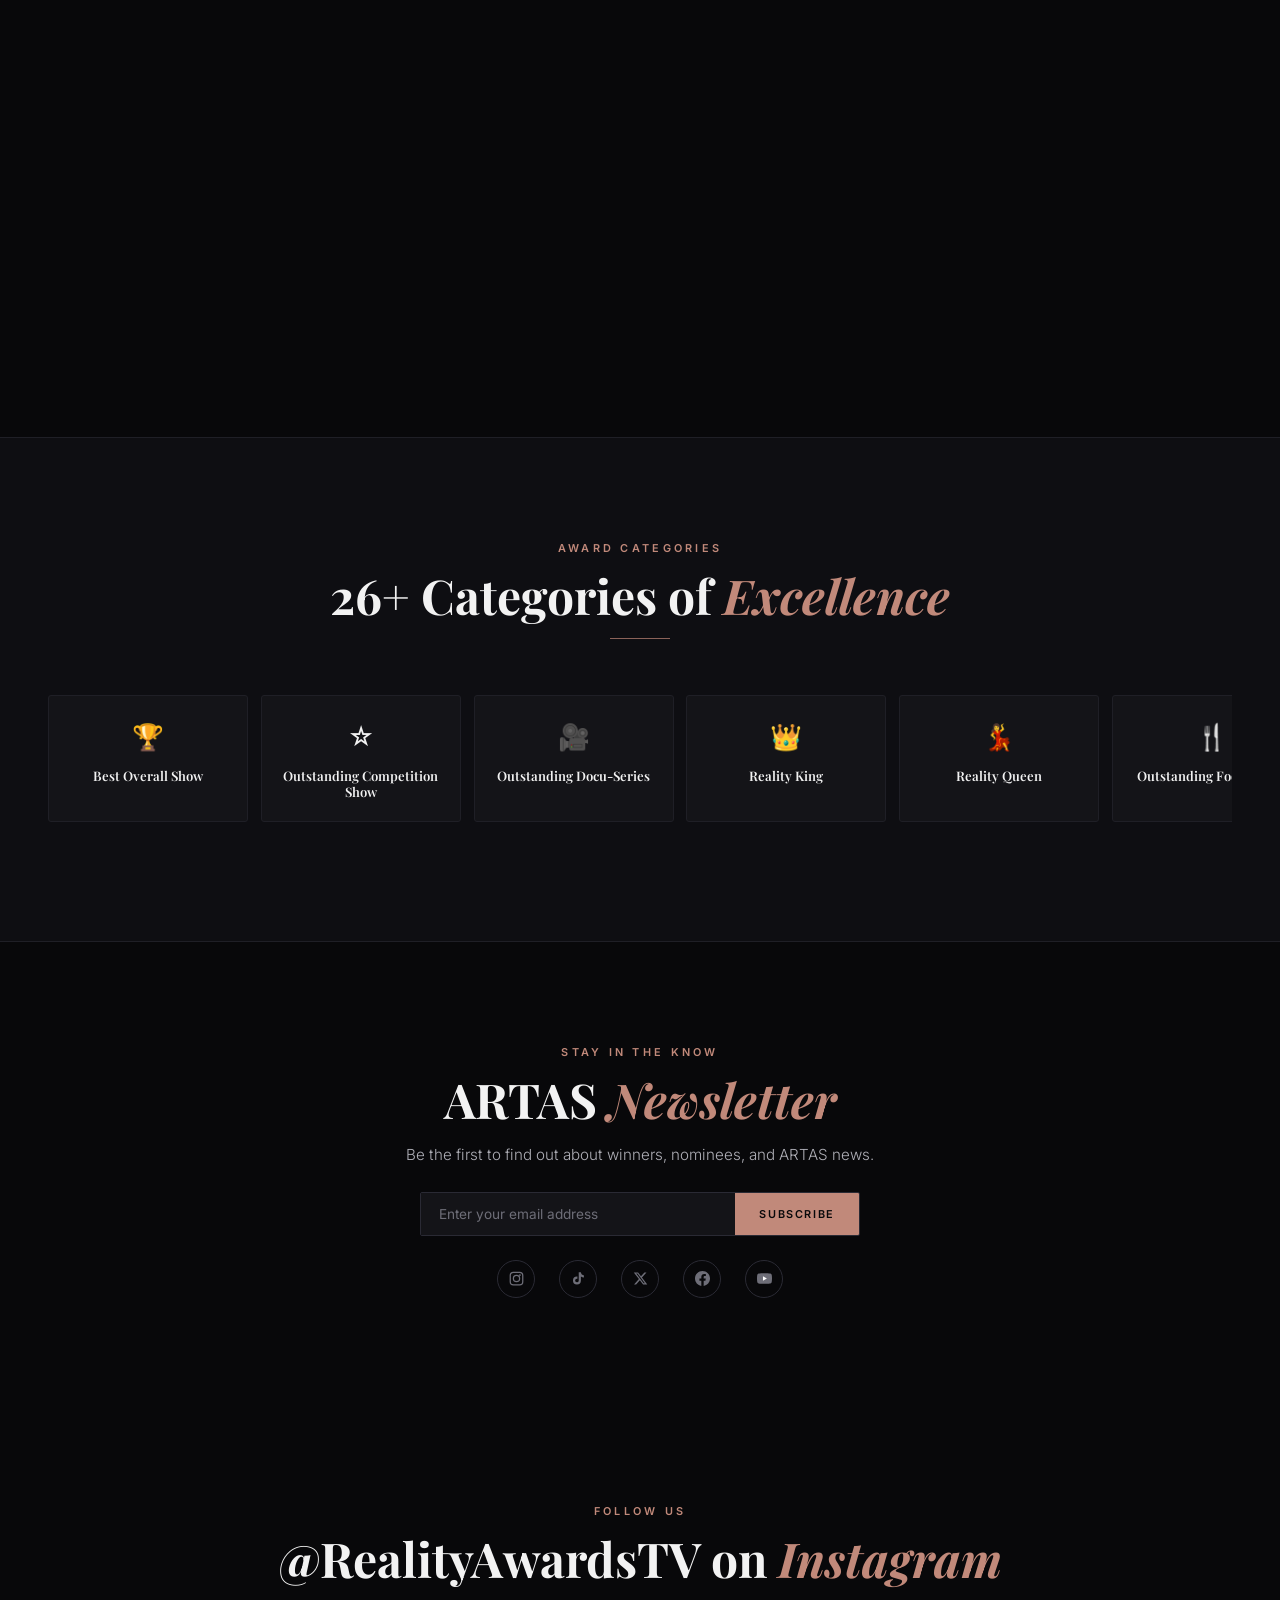
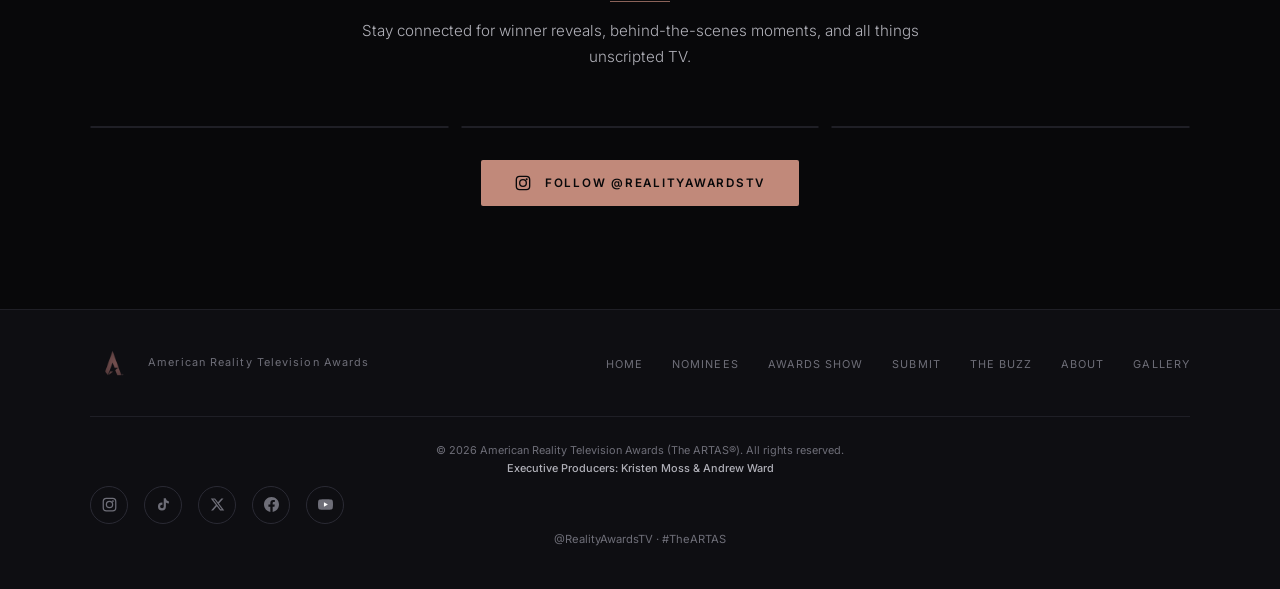
==== commit 40e521cf: "Add Instagram feed section to homepage with latest 3 posts from @realityawardstv" ====
--- a/200.html
+++ b/200.html
@@ -226,6 +226,7 @@
   .social-pill svg { width: 15px; height: 15px; }
   .footer-inner { flex-direction: column; text-align: center; }
   .footer-links { flex-wrap: wrap; justify-content: center; }
+  .ig-grid { grid-template-columns: 1fr !important; gap: 16px !important; }
 }
 @media (max-width: 480px) {
   .highlights-grid { columns: 2; column-gap: 6px; }
@@ -502,6 +503,28 @@
   </div>
 </section>
 
+<!-- INSTAGRAM FEED -->
+<section class="section instagram-feed" id="instagram">
+  <div class="section-header reveal">
+    <p class="section-label">Follow Us</p>
+    <h2 class="section-title">@RealityAwardsTV on <em>Instagram</em></h2>
+    <div class="section-divider"></div>
+    <p class="section-subtitle">Stay connected for winner reveals, behind-the-scenes moments, and all things unscripted TV.</p>
+  </div>
+  <div class="ig-grid reveal" style="max-width: 1100px; margin: 0 auto; display: grid; grid-template-columns: repeat(3, 1fr); gap: 12px;">
+    <blockquote class="instagram-media" data-instgrm-captioned data-instgrm-permalink="https://www.instagram.com/p/DWSUlbWDmrr/" data-instgrm-version="14" style="background:#08080A; border:1px solid var(--border); border-radius:8px; max-width:100%; min-width:240px; width:100%;"></blockquote>
+    <blockquote class="instagram-media" data-instgrm-captioned data-instgrm-permalink="https://www.instagram.com/reel/DU9XKz0j4y9/" data-instgrm-version="14" style="background:#08080A; border:1px solid var(--border); border-radius:8px; max-width:100%; min-width:240px; width:100%;"></blockquote>
+    <blockquote class="instagram-media" data-instgrm-captioned data-instgrm-permalink="https://www.instagram.com/reel/DVb5rC-kvUI/" data-instgrm-version="14" style="background:#08080A; border:1px solid var(--border); border-radius:8px; max-width:100%; min-width:240px; width:100%;"></blockquote>
+  </div>
+  <div style="text-align: center; margin-top: 2rem;" class="reveal">
+    <a href="https://www.instagram.com/realityawardstv/" target="_blank" class="btn btn-rose" style="gap: 8px;">
+      <svg viewBox="0 0 24 24" fill="none" stroke="currentColor" stroke-width="2" width="16" height="16" style="display: inline-block; vertical-align: middle; margin-right: 6px;"><rect x="2" y="2" width="20" height="20" rx="5"/><circle cx="12" cy="12" r="5"/><circle cx="17.5" cy="6.5" r="1.5" fill="currentColor" stroke="none"/></svg>
+      Follow @RealityAwardsTV
+    </a>
+  </div>
+</section>
+<script async src="//www.instagram.com/embed.js"></script>
+
 <!-- FOOTER -->
 <footer class="footer">
   <div class="footer-inner">
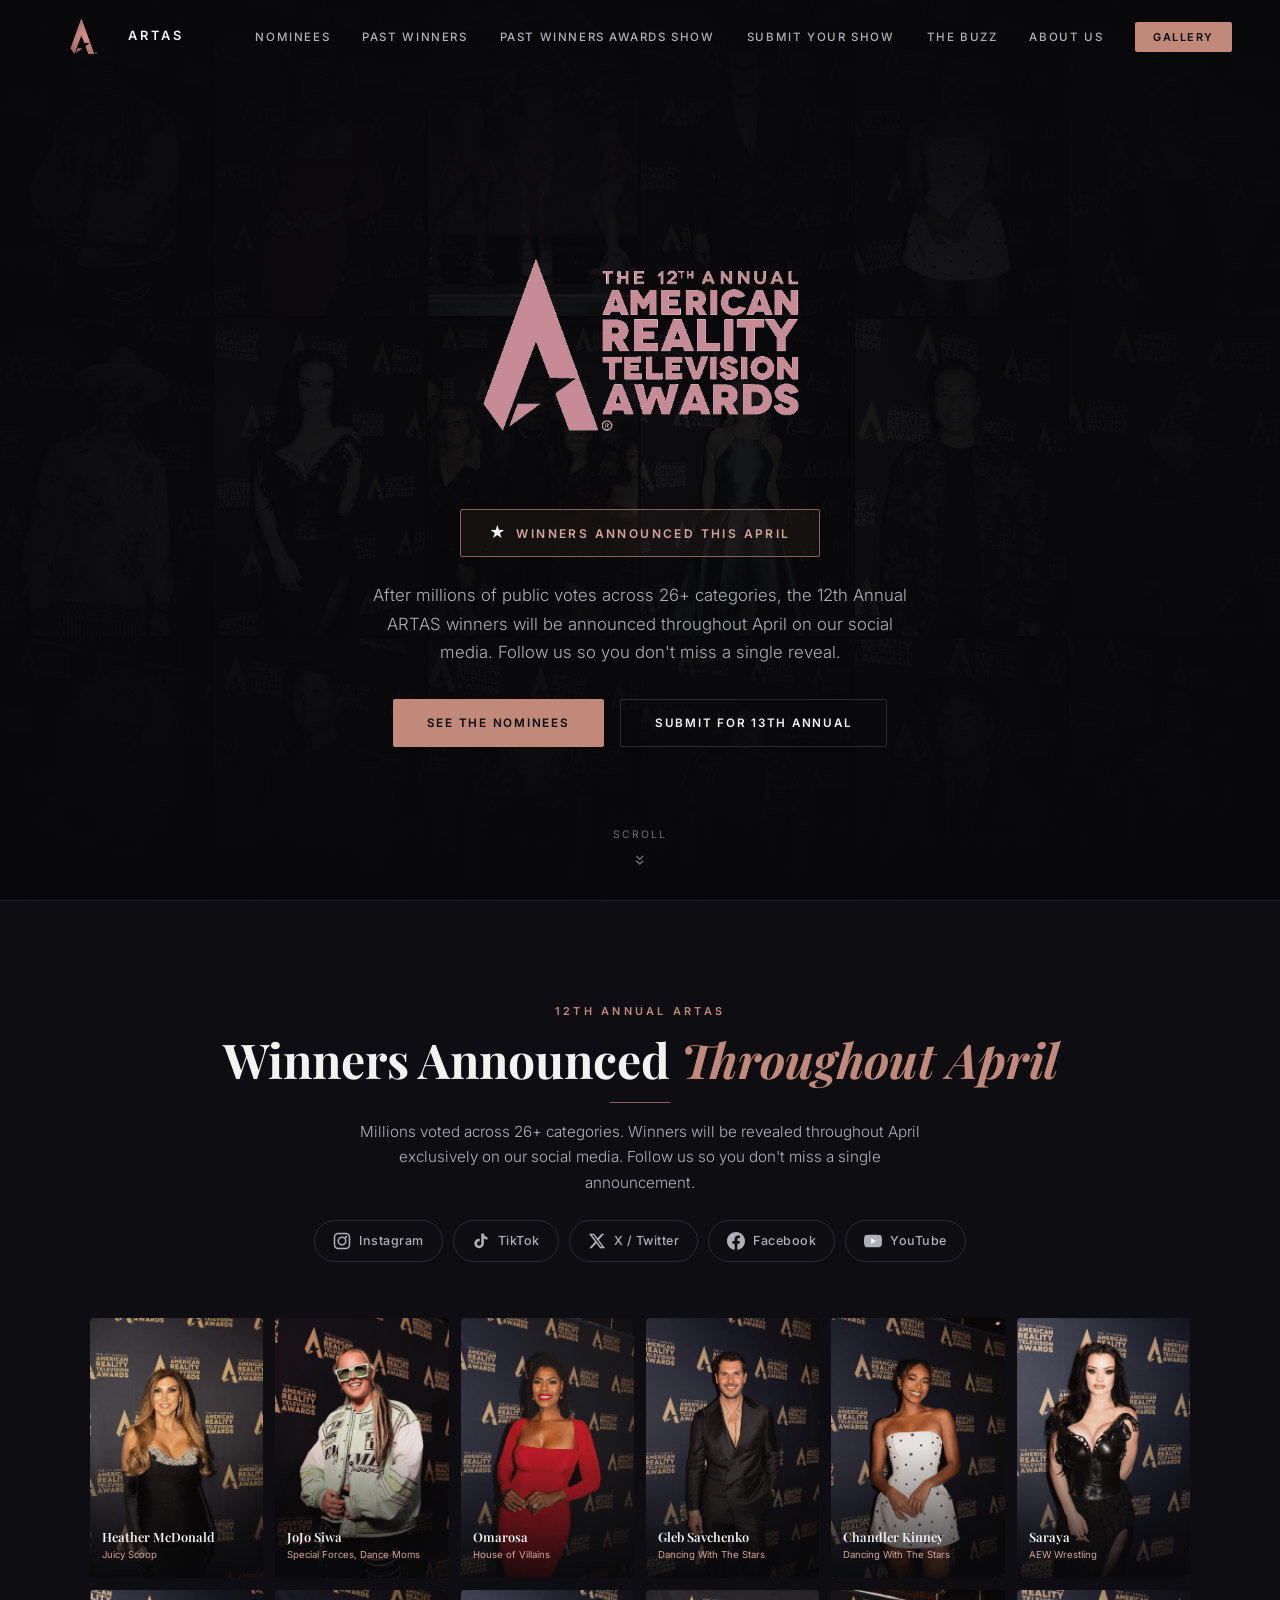
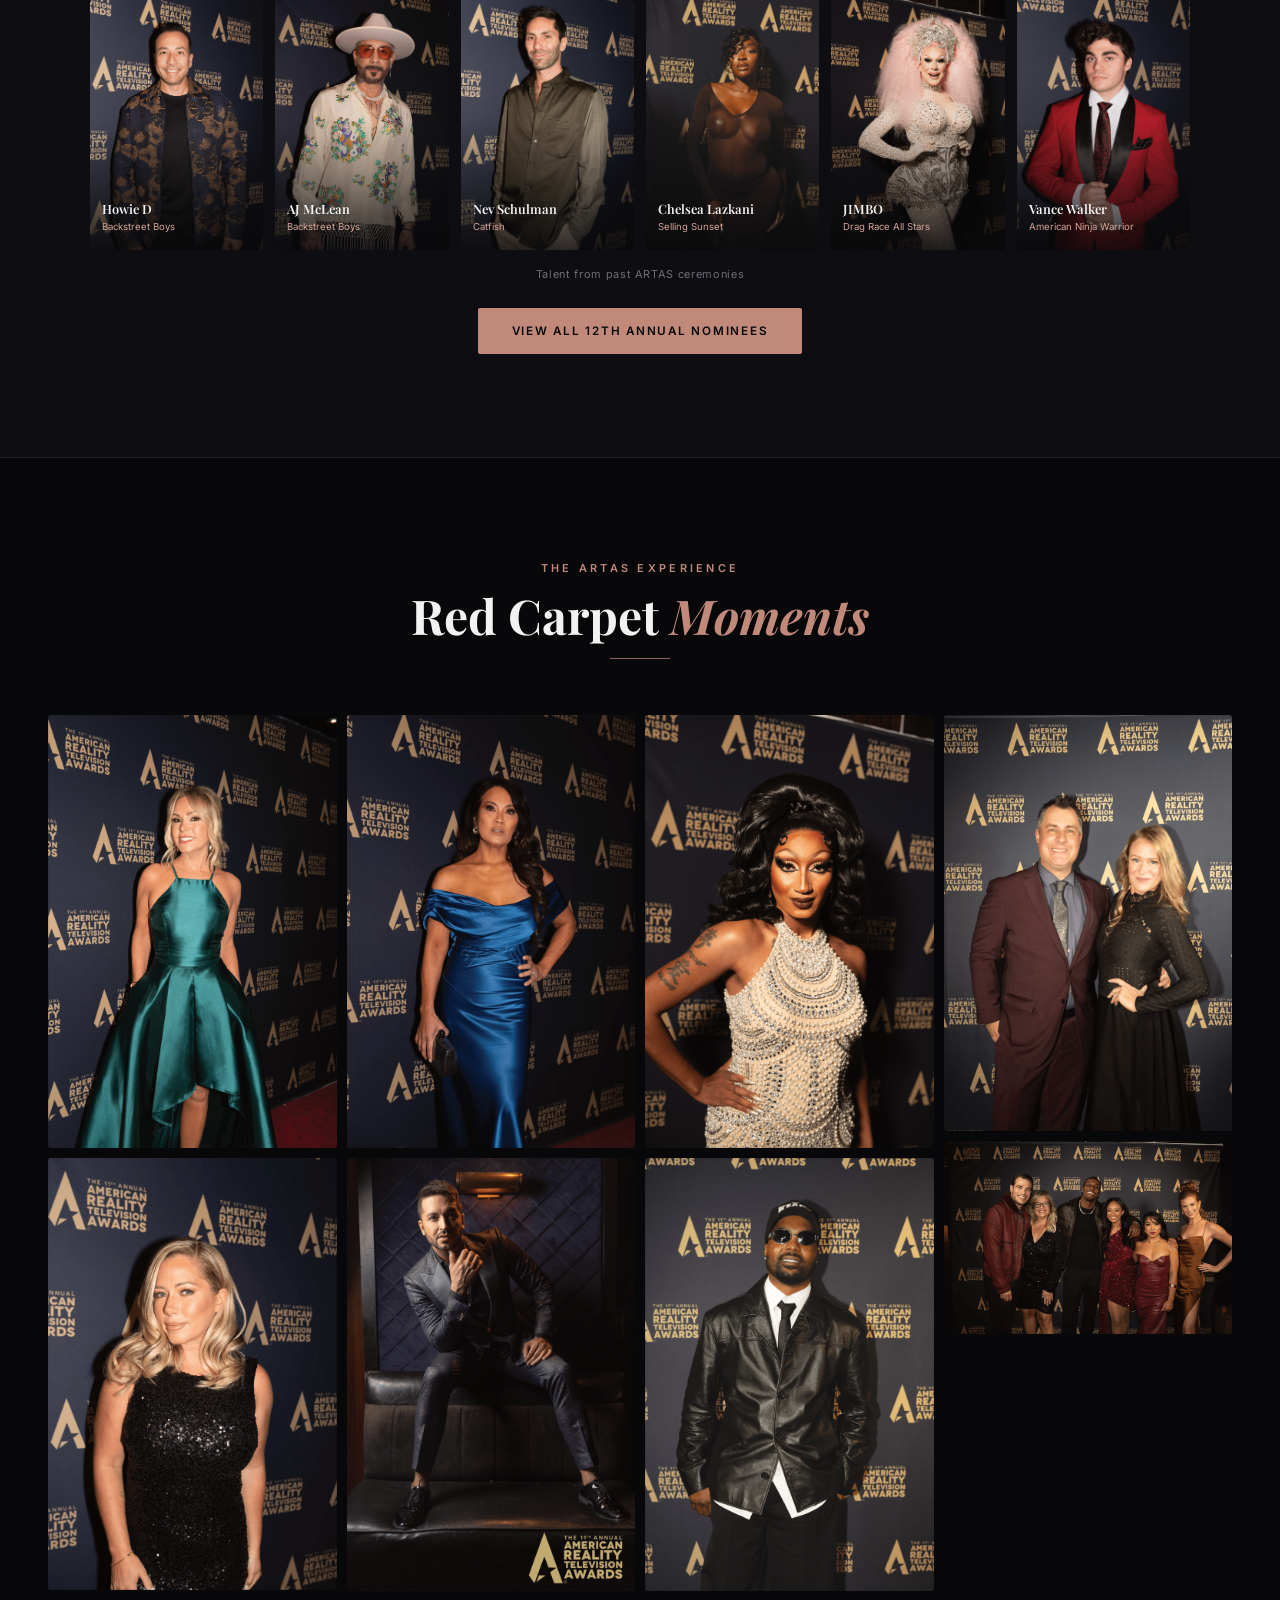
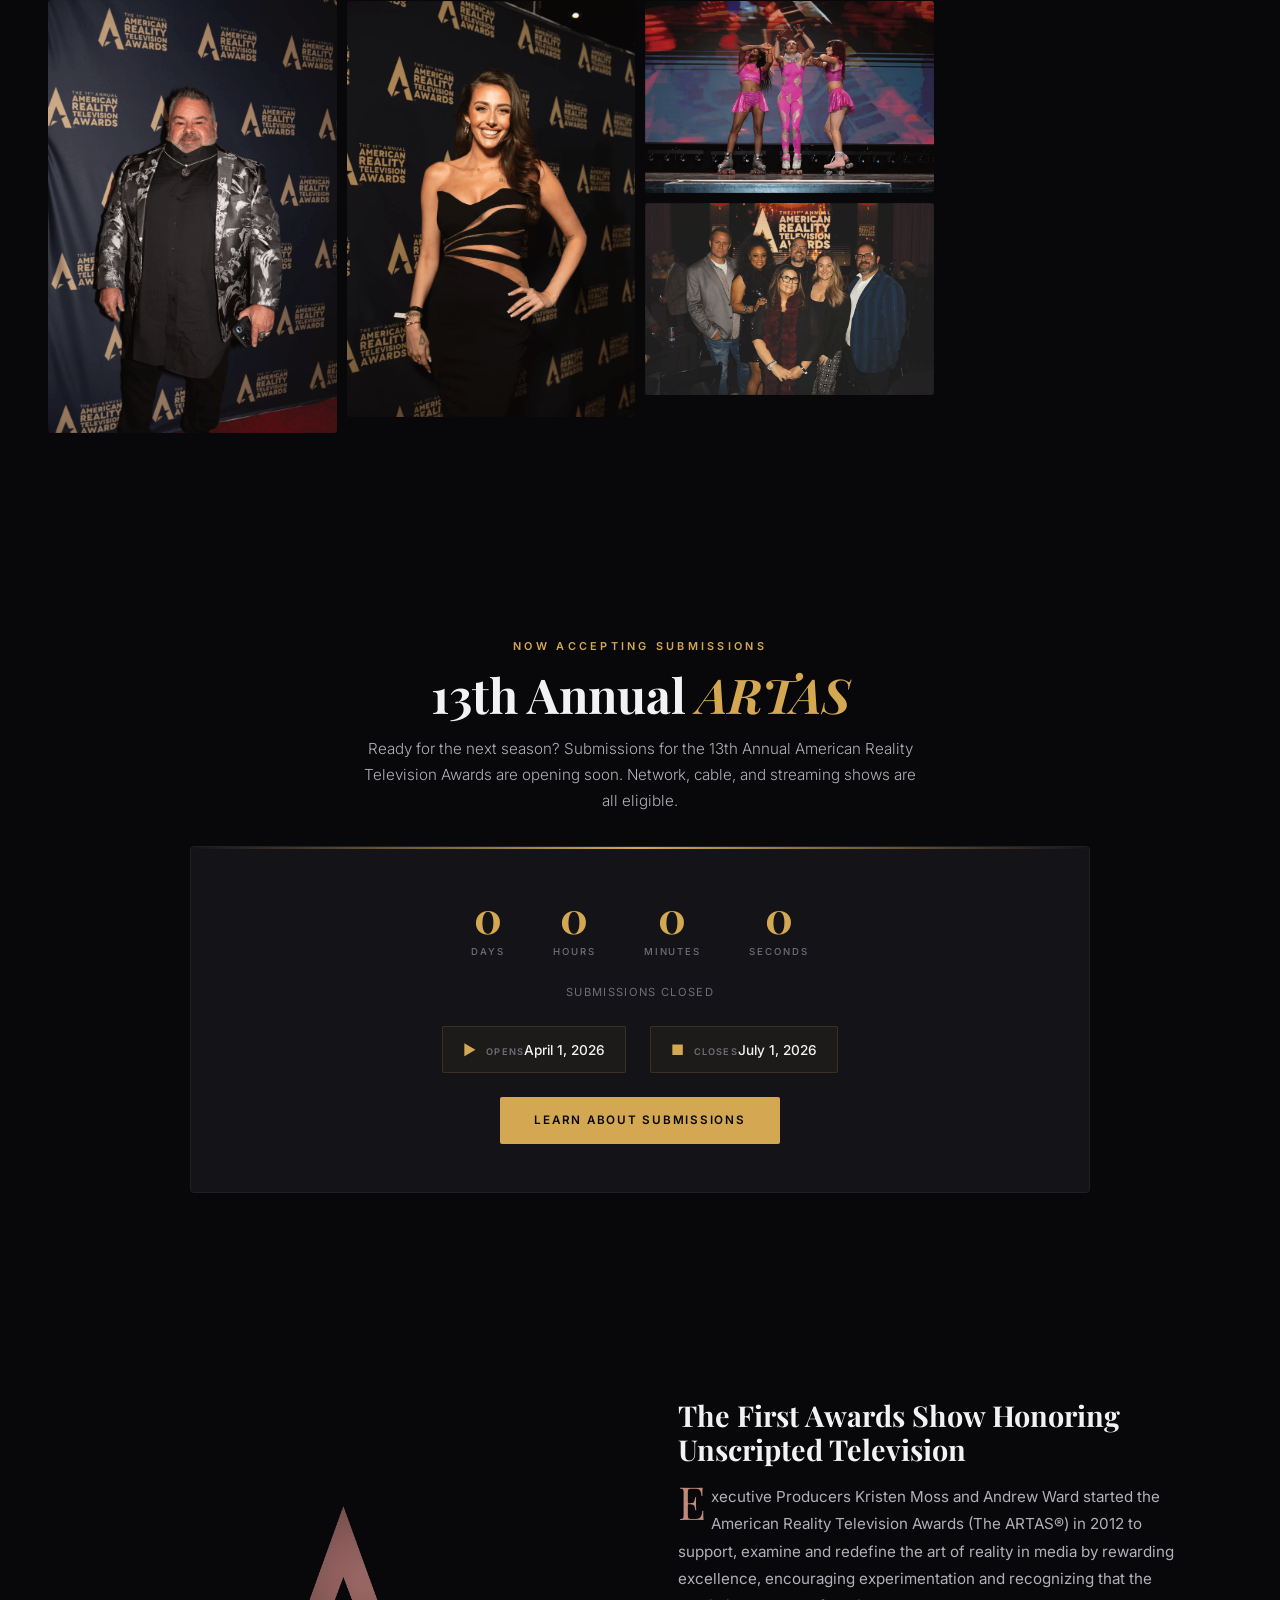
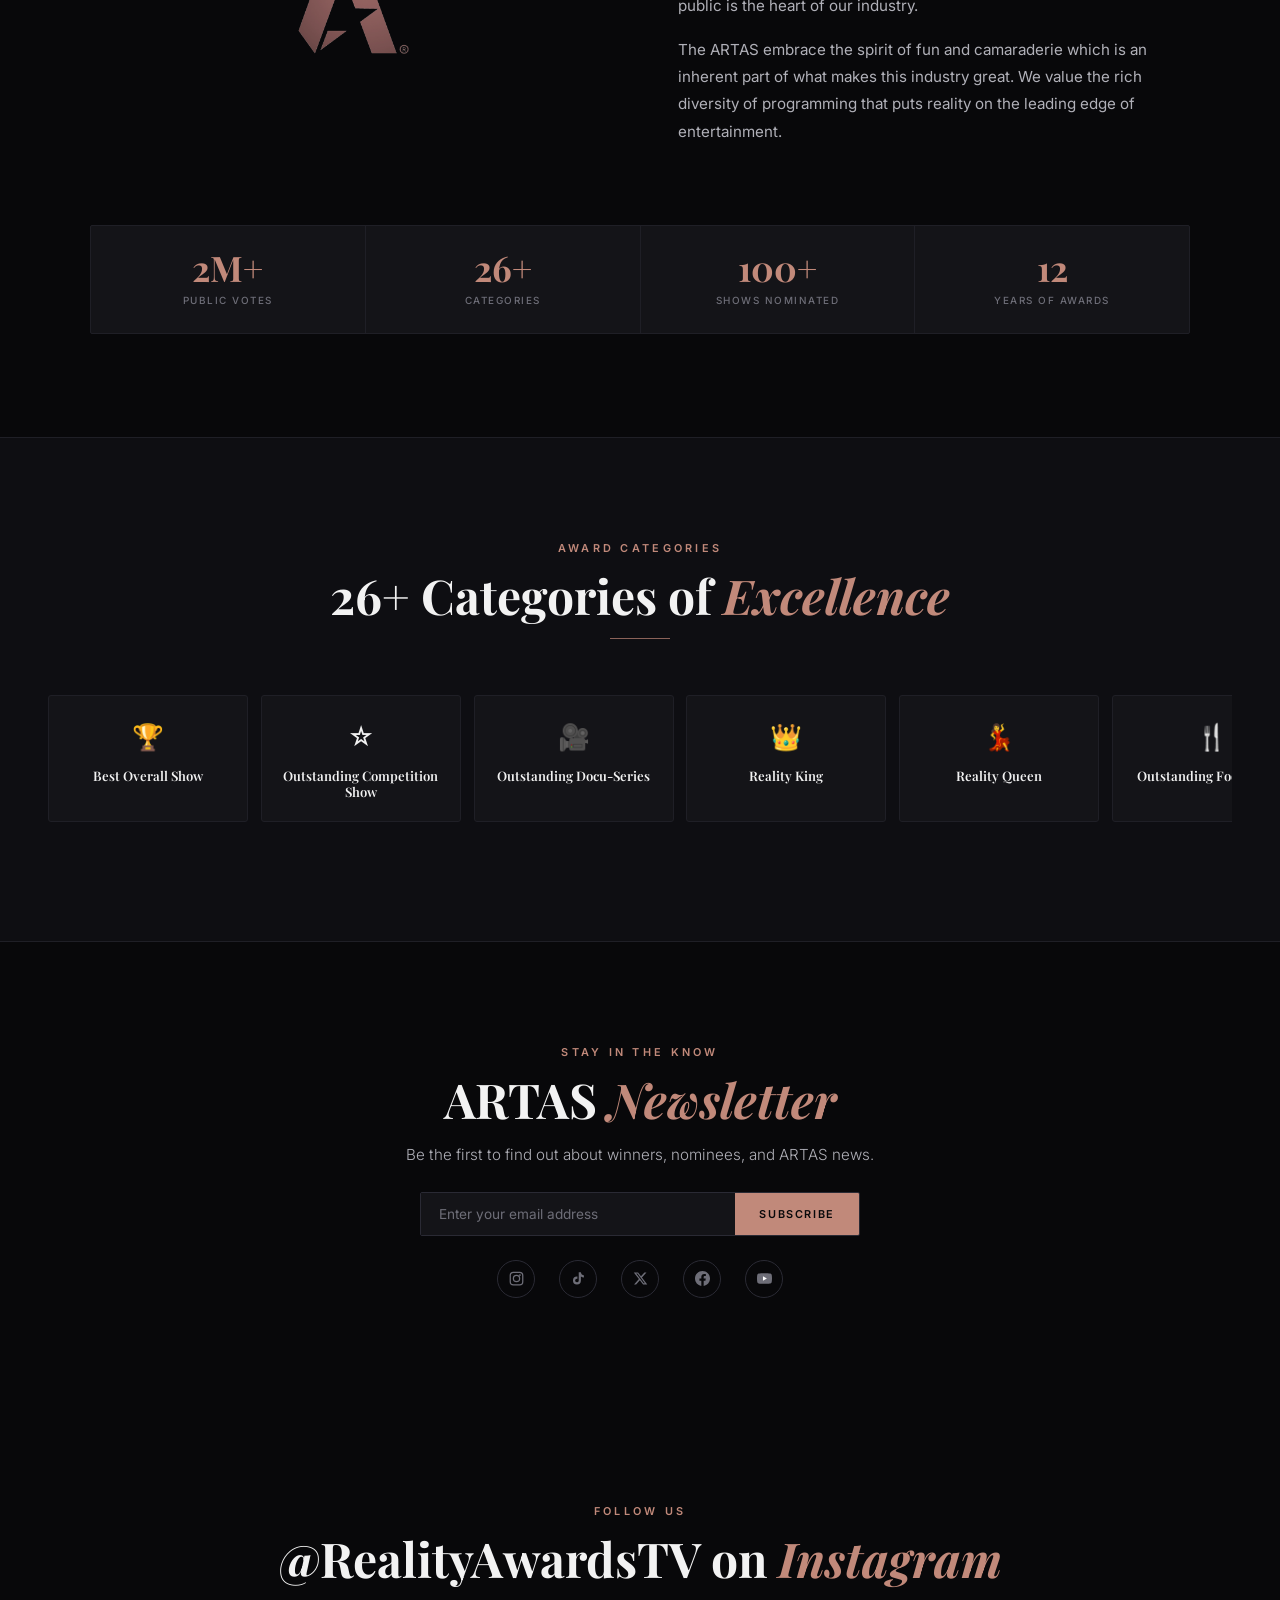
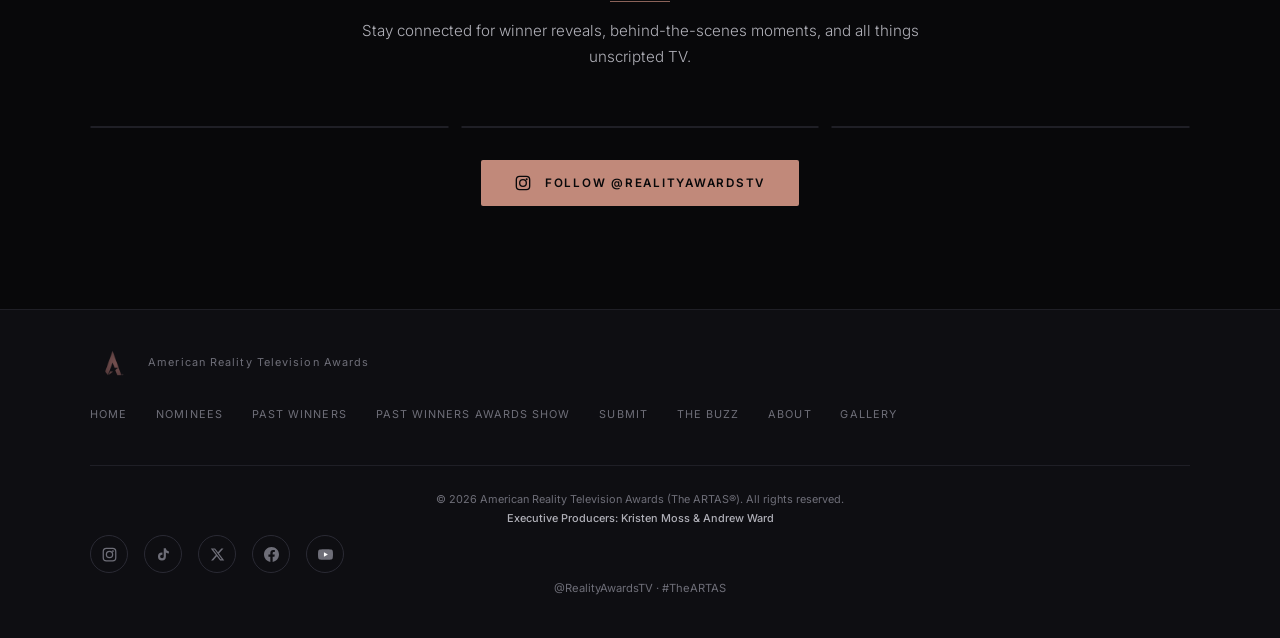
==== commit aa353d3d: "Add Past Winners page (10 years of winners) and update nav across all pages" ====
--- a/200.html
+++ b/200.html
@@ -249,7 +249,9 @@
   </a>
   <ul class="nav-links">
     <li><a href="nominees.html">Nominees</a></li>
-    <li><a href="awards-show.html">Awards Show</a></li>
+    <li><a href="past-winners.html">Past Winners</a></li>
+    <li><a href="past-winners.html">Past Winners</a>
+  <a href="awards-show.html">Awards Show</a></li>
     <li><a href="submit.html">Submit Your Show</a></li>
     <li><a href="the-buzz.html">The Buzz</a></li>
     <li><a href="about.html">About Us</a></li>
@@ -261,6 +263,7 @@
 <div class="mobile-overlay" id="mobileMenu">
   <button class="mobile-close" id="mobileClose" aria-label="Close menu">&times;</button>
   <a href="nominees.html" onclick="closeMobile()">Nominees</a>
+  <a href="past-winners.html" onclick="closeMobile()">Past Winners</a>
   <a href="awards-show.html" onclick="closeMobile()">Awards Show</a>
   <a href="submit.html" onclick="closeMobile()">Submit Your Show</a>
   <a href="the-buzz.html" onclick="closeMobile()">The Buzz</a>
@@ -532,7 +535,9 @@
     <ul class="footer-links">
       <li><a href="index.html">Home</a></li>
       <li><a href="nominees.html">Nominees</a></li>
-      <li><a href="awards-show.html">Awards Show</a></li>
+      <li><a href="past-winners.html">Past Winners</a></li>
+    <li><a href="past-winners.html">Past Winners</a>
+  <a href="awards-show.html">Awards Show</a></li>
       <li><a href="submit.html">Submit</a></li>
       <li><a href="the-buzz.html">The Buzz</a></li>
       <li><a href="about.html">About</a></li>
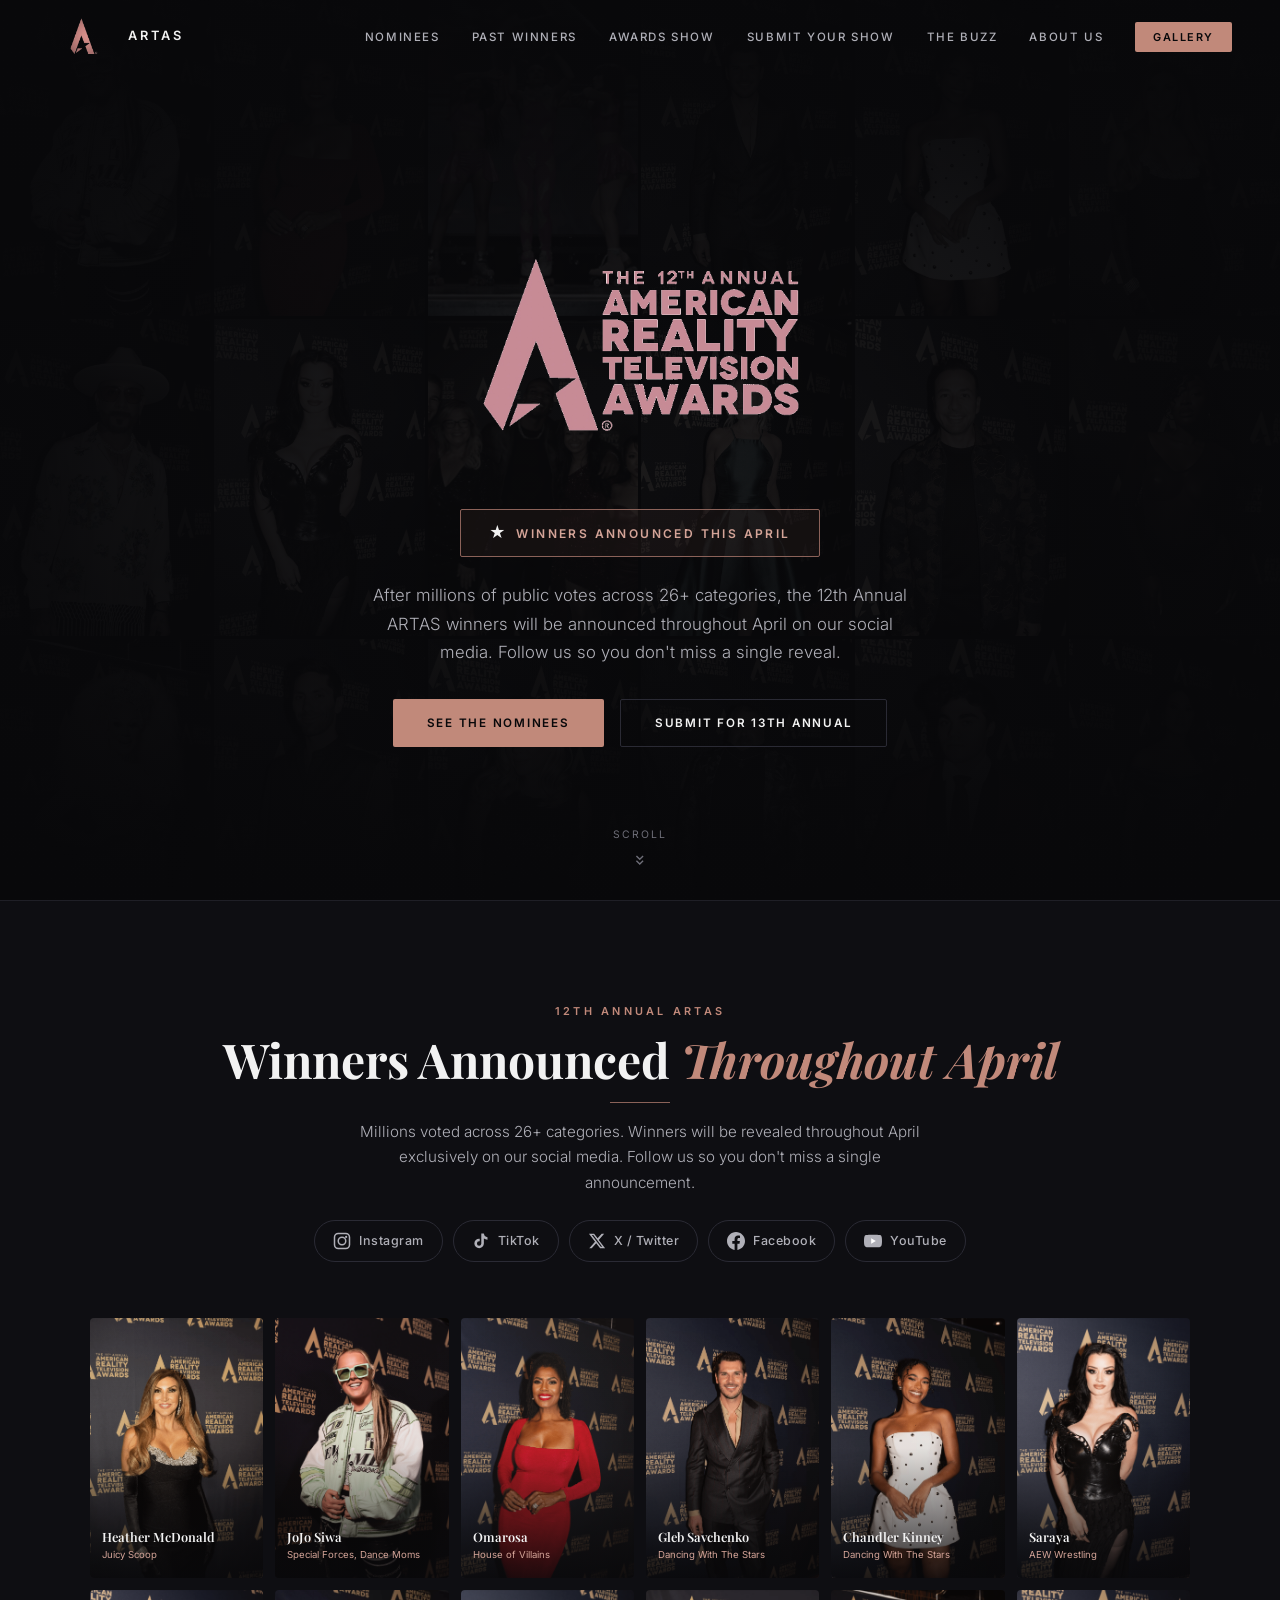
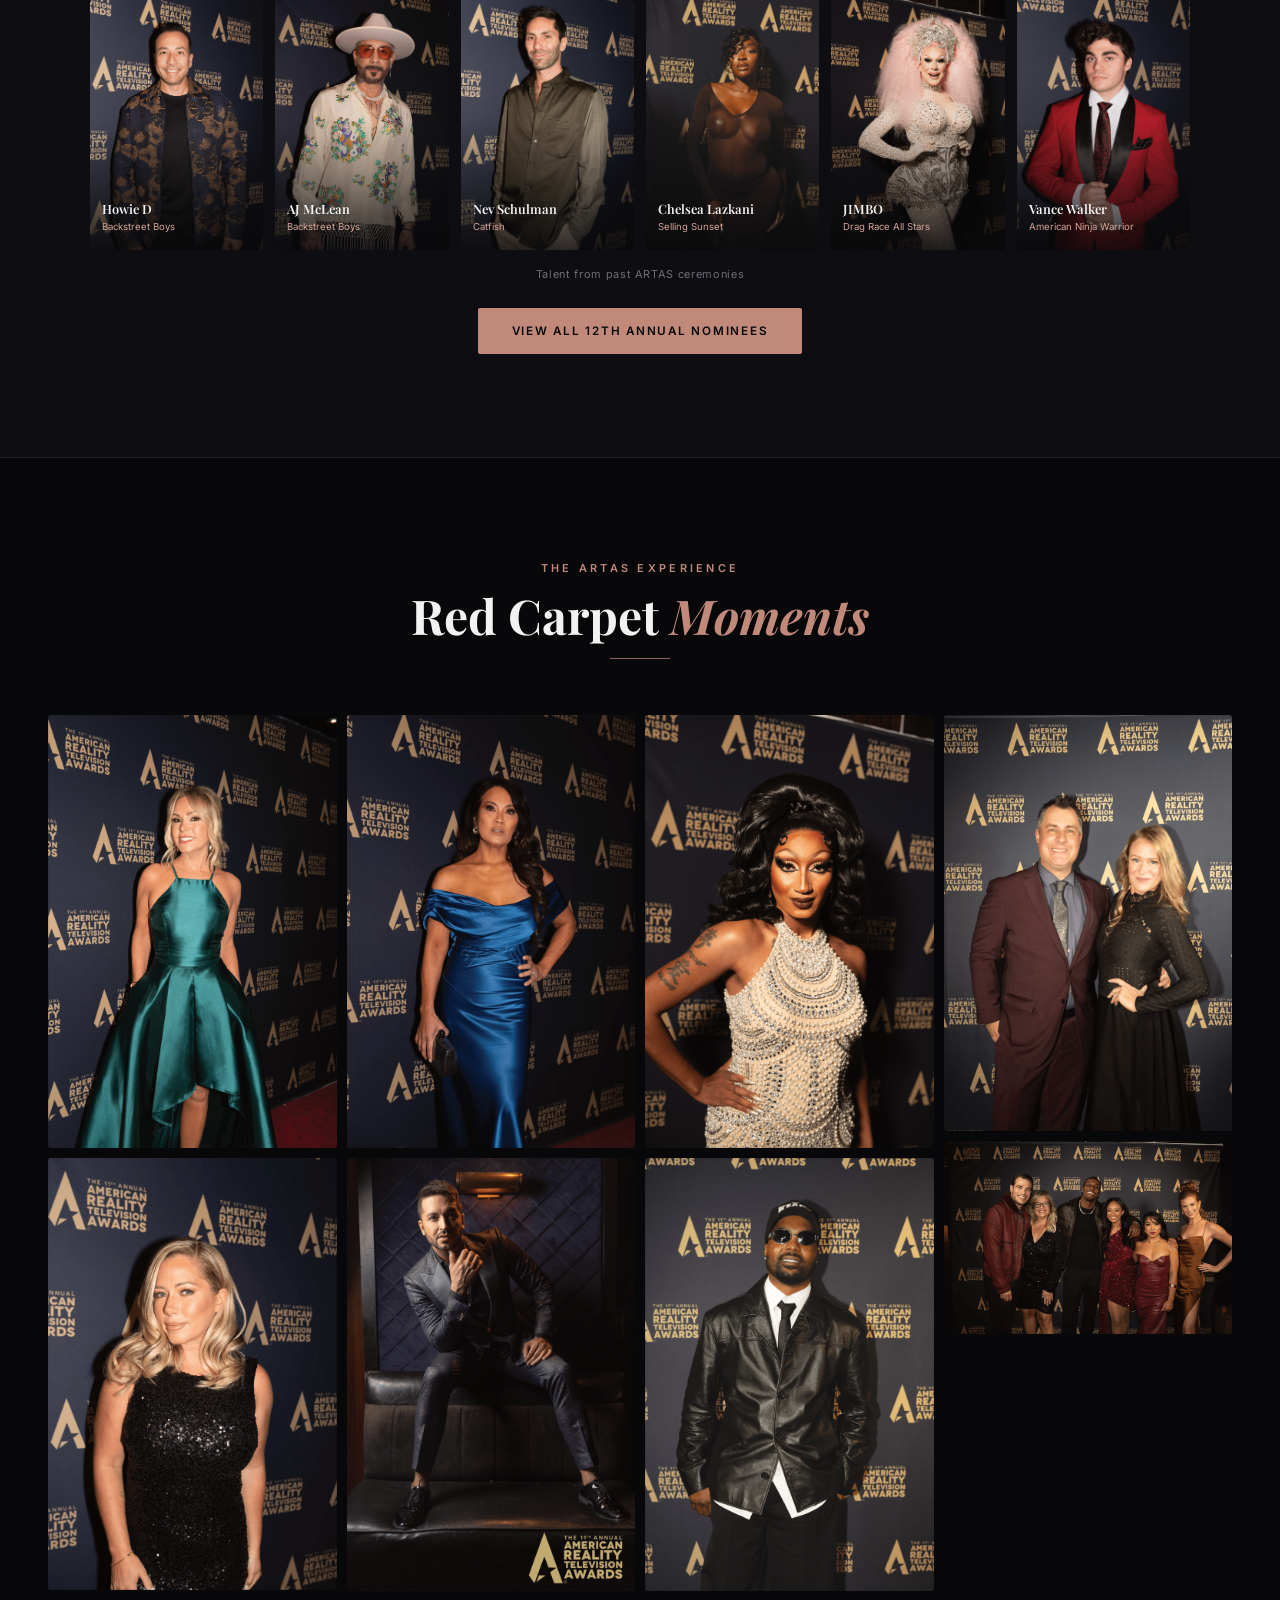
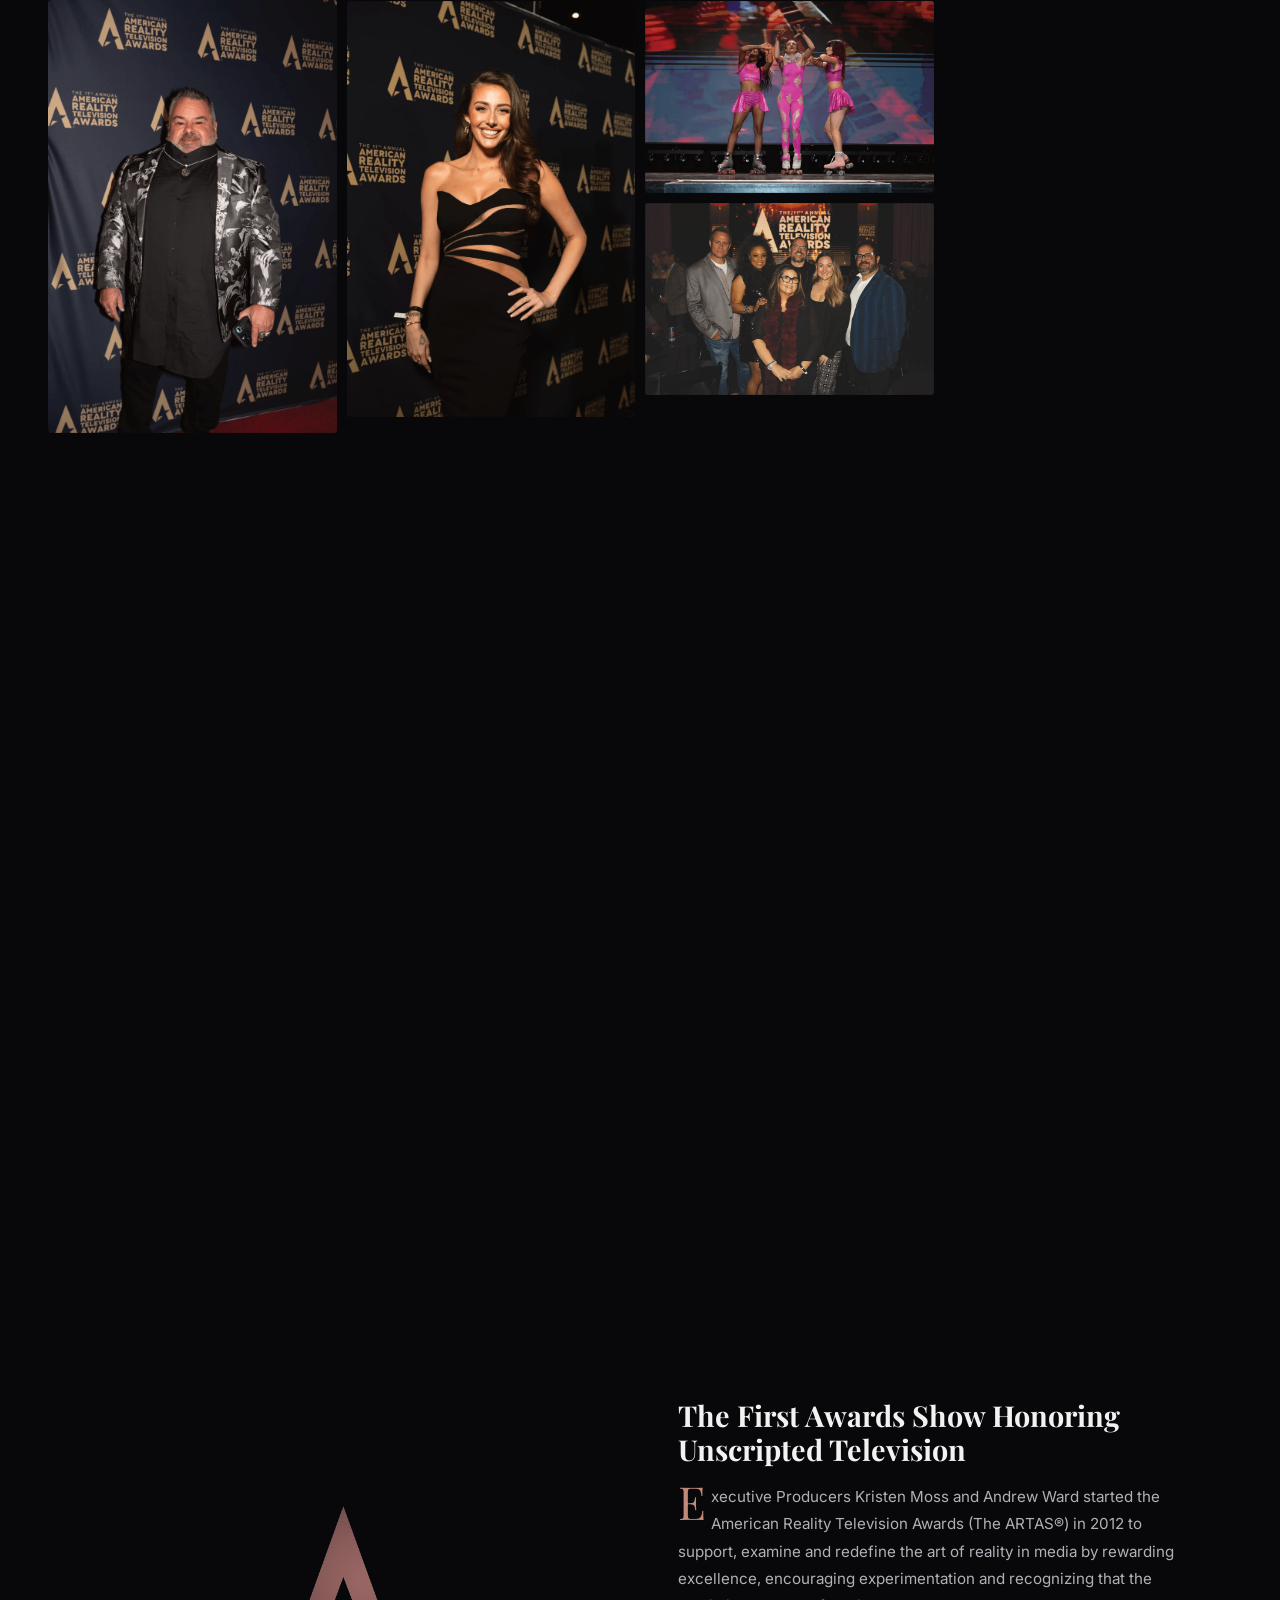
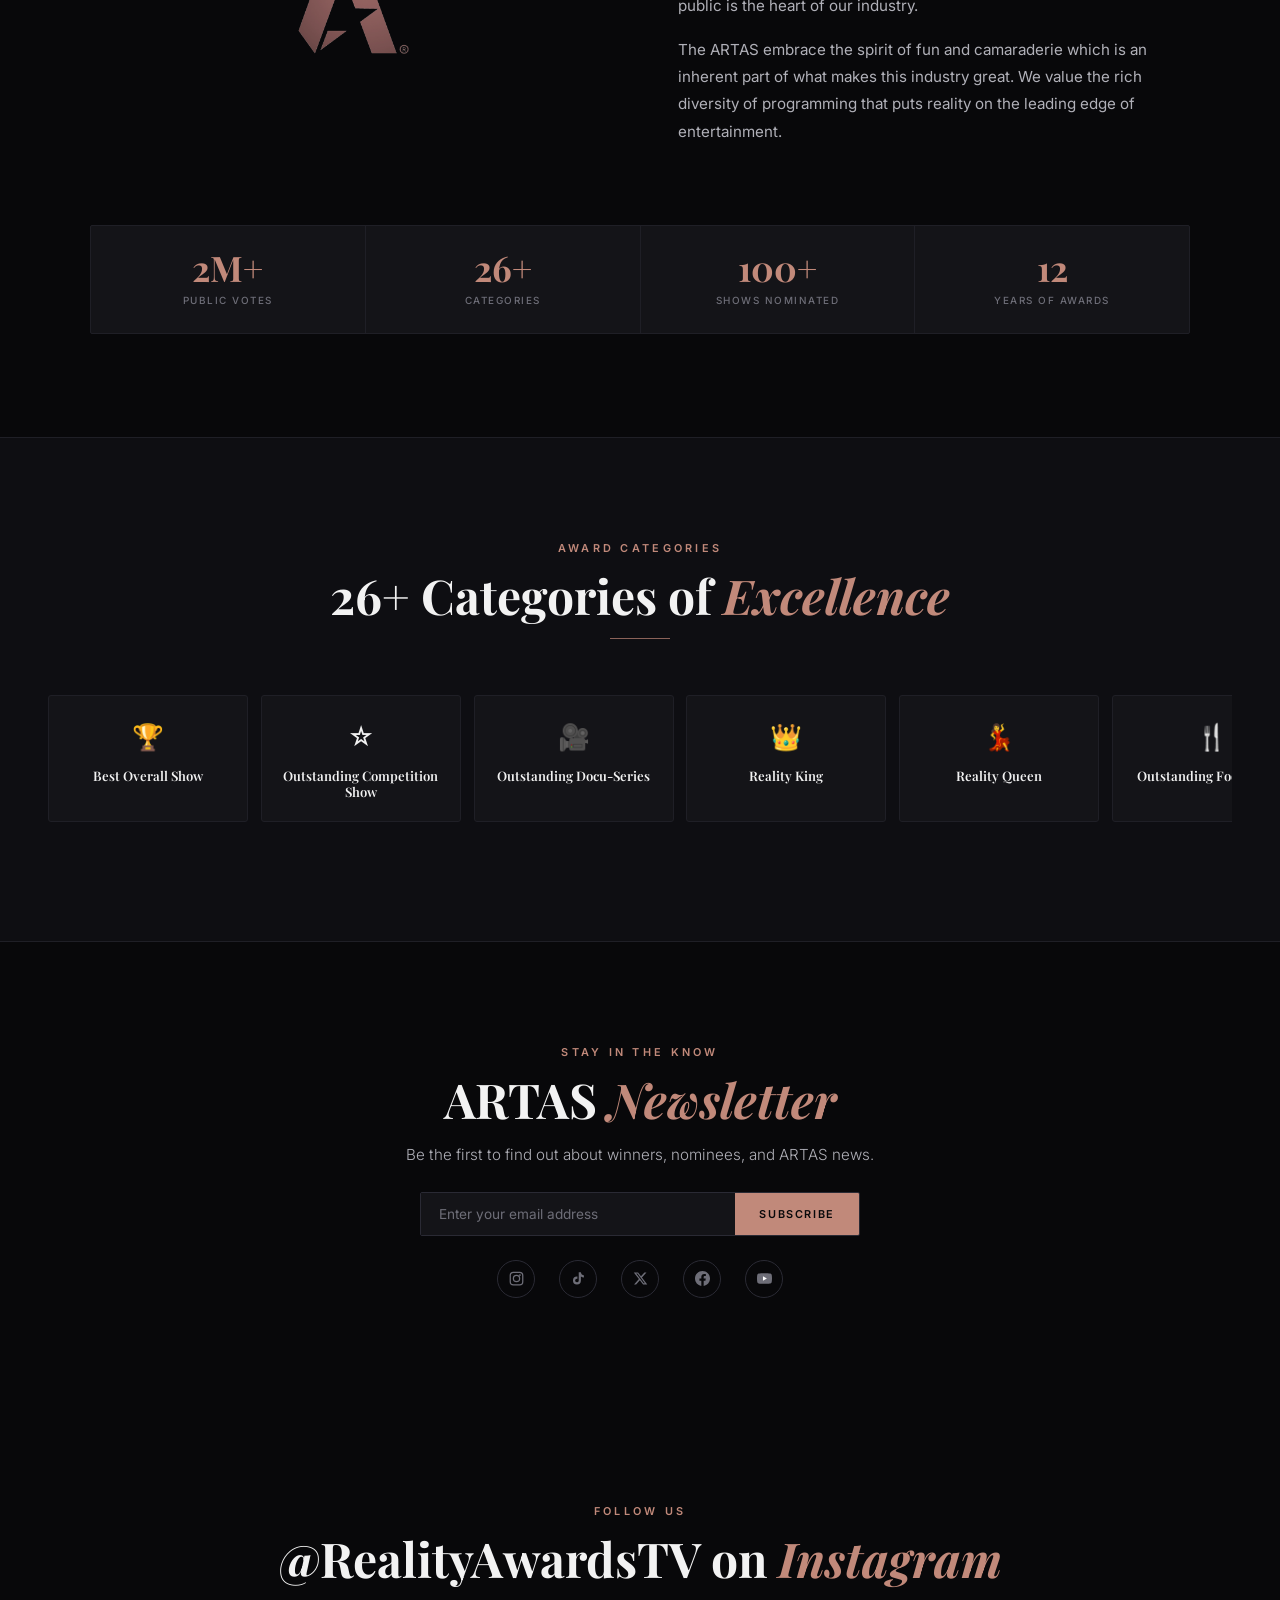
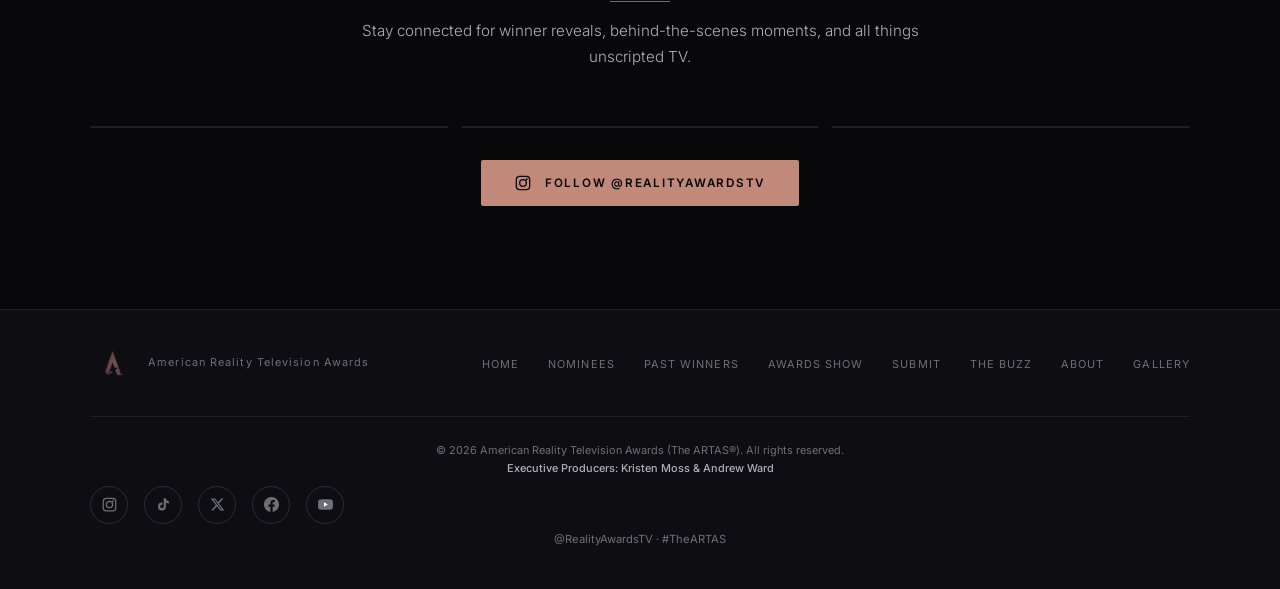
==== commit 82a6b399: "Fix nav: Past Winners properly added to all pages" ====
--- a/200.html
+++ b/200.html
@@ -250,8 +250,7 @@
   <ul class="nav-links">
     <li><a href="nominees.html">Nominees</a></li>
     <li><a href="past-winners.html">Past Winners</a></li>
-    <li><a href="past-winners.html">Past Winners</a>
-  <a href="awards-show.html">Awards Show</a></li>
+      <li><a href="awards-show.html">Awards Show</a></li>
     <li><a href="submit.html">Submit Your Show</a></li>
     <li><a href="the-buzz.html">The Buzz</a></li>
     <li><a href="about.html">About Us</a></li>
@@ -536,8 +535,7 @@
       <li><a href="index.html">Home</a></li>
       <li><a href="nominees.html">Nominees</a></li>
       <li><a href="past-winners.html">Past Winners</a></li>
-    <li><a href="past-winners.html">Past Winners</a>
-  <a href="awards-show.html">Awards Show</a></li>
+      <li><a href="awards-show.html">Awards Show</a></li>
       <li><a href="submit.html">Submit</a></li>
       <li><a href="the-buzz.html">The Buzz</a></li>
       <li><a href="about.html">About</a></li>
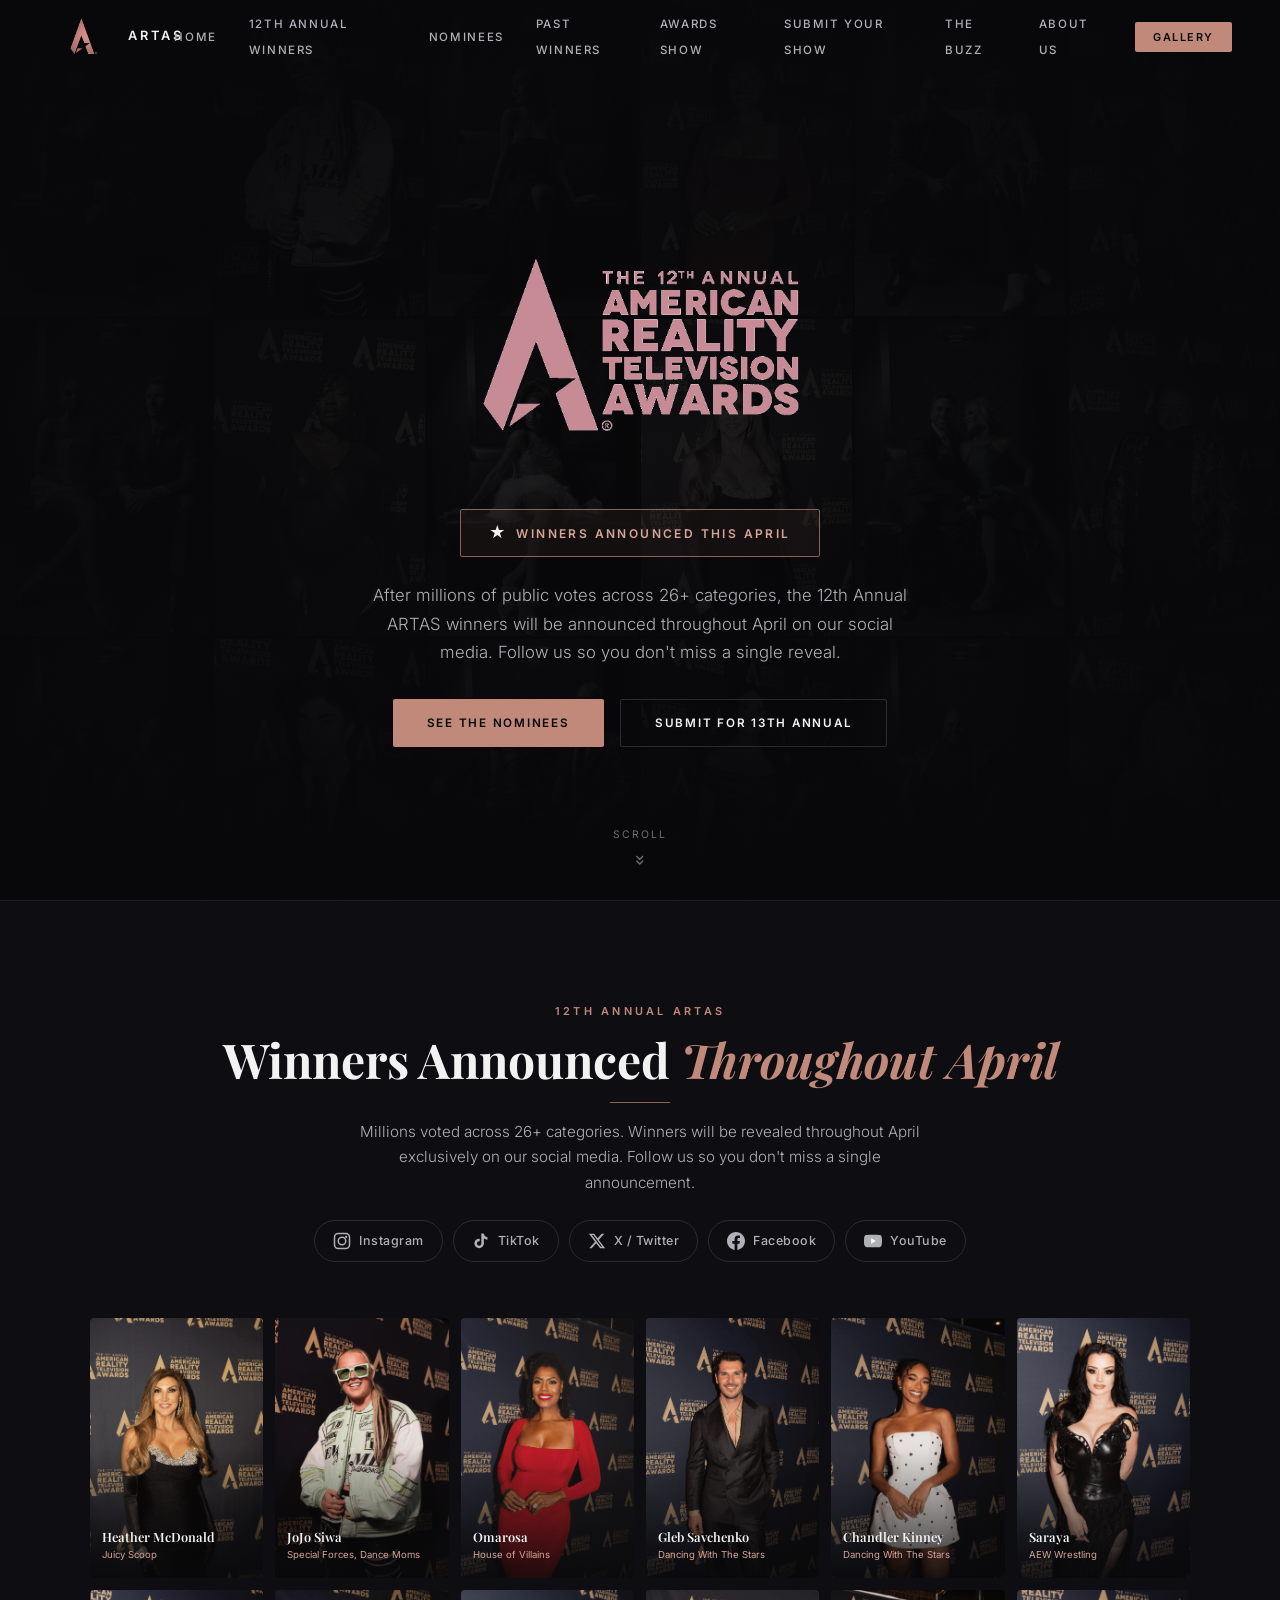
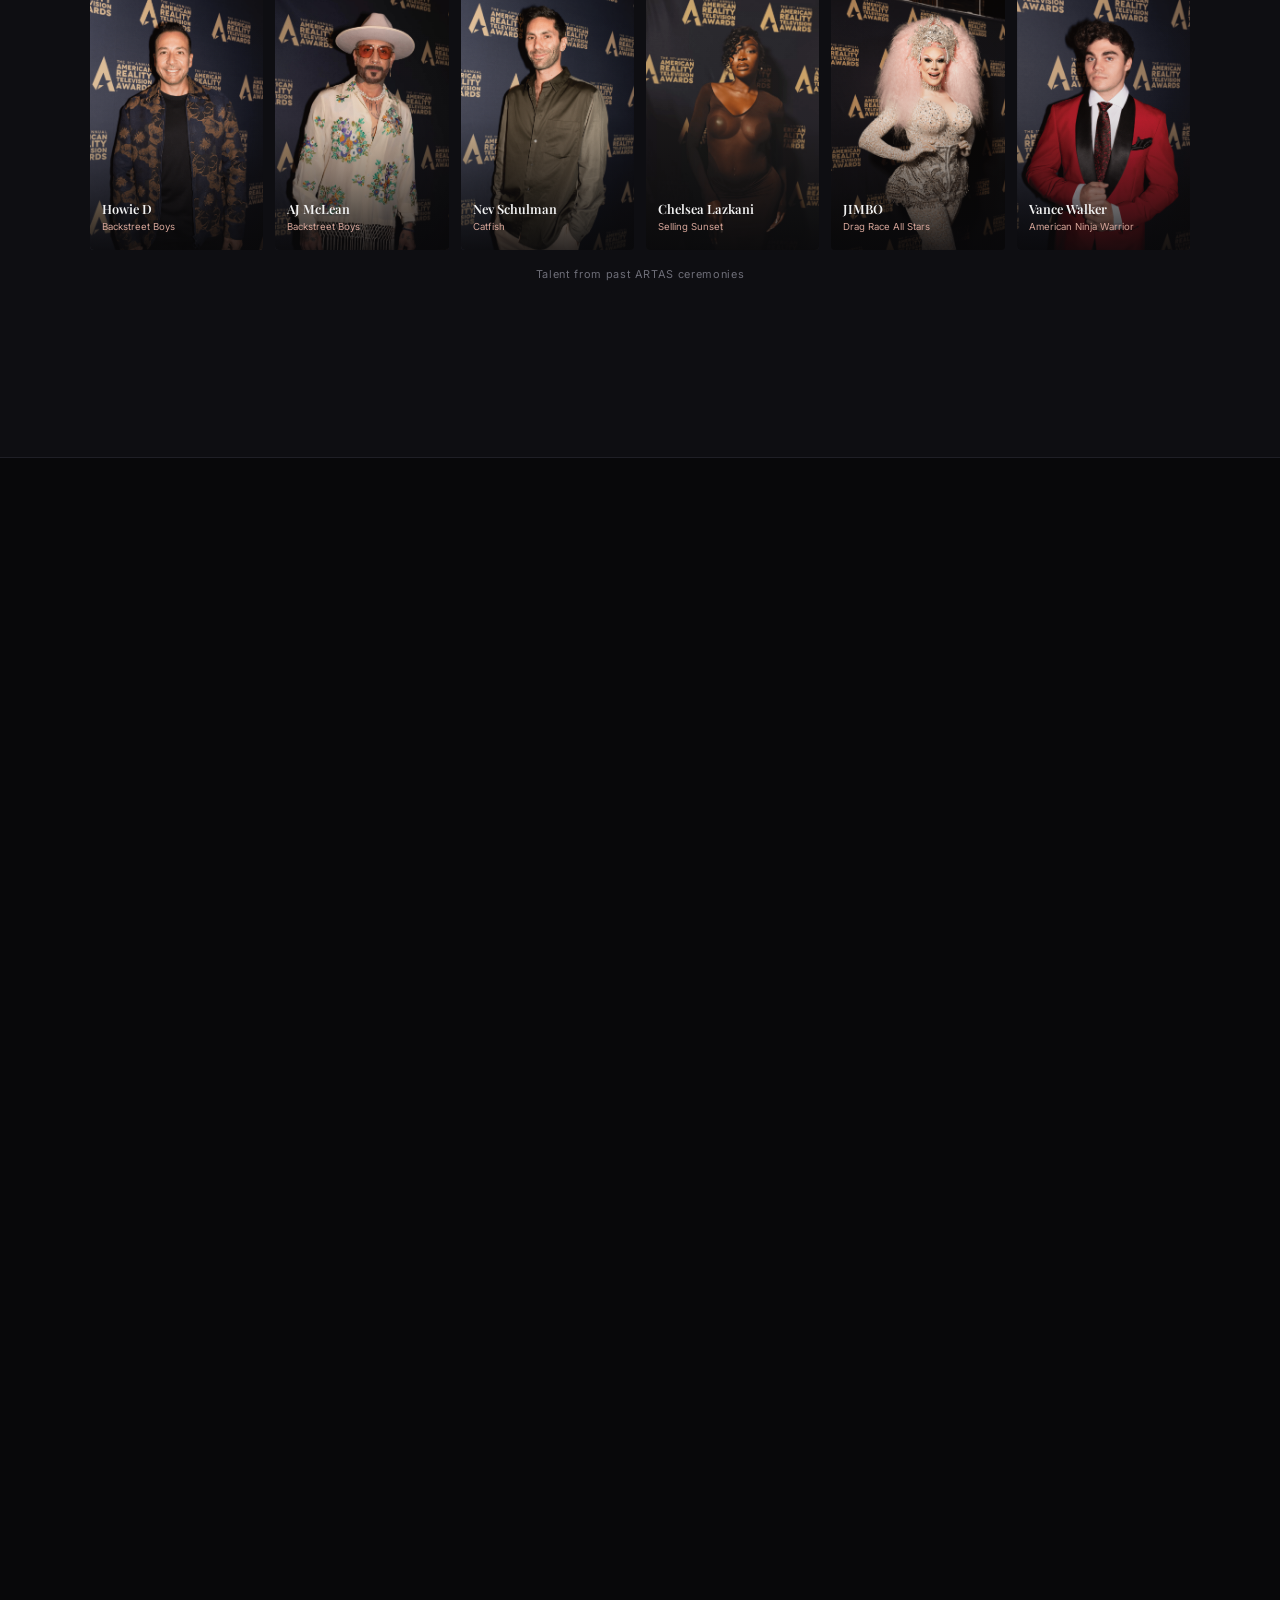
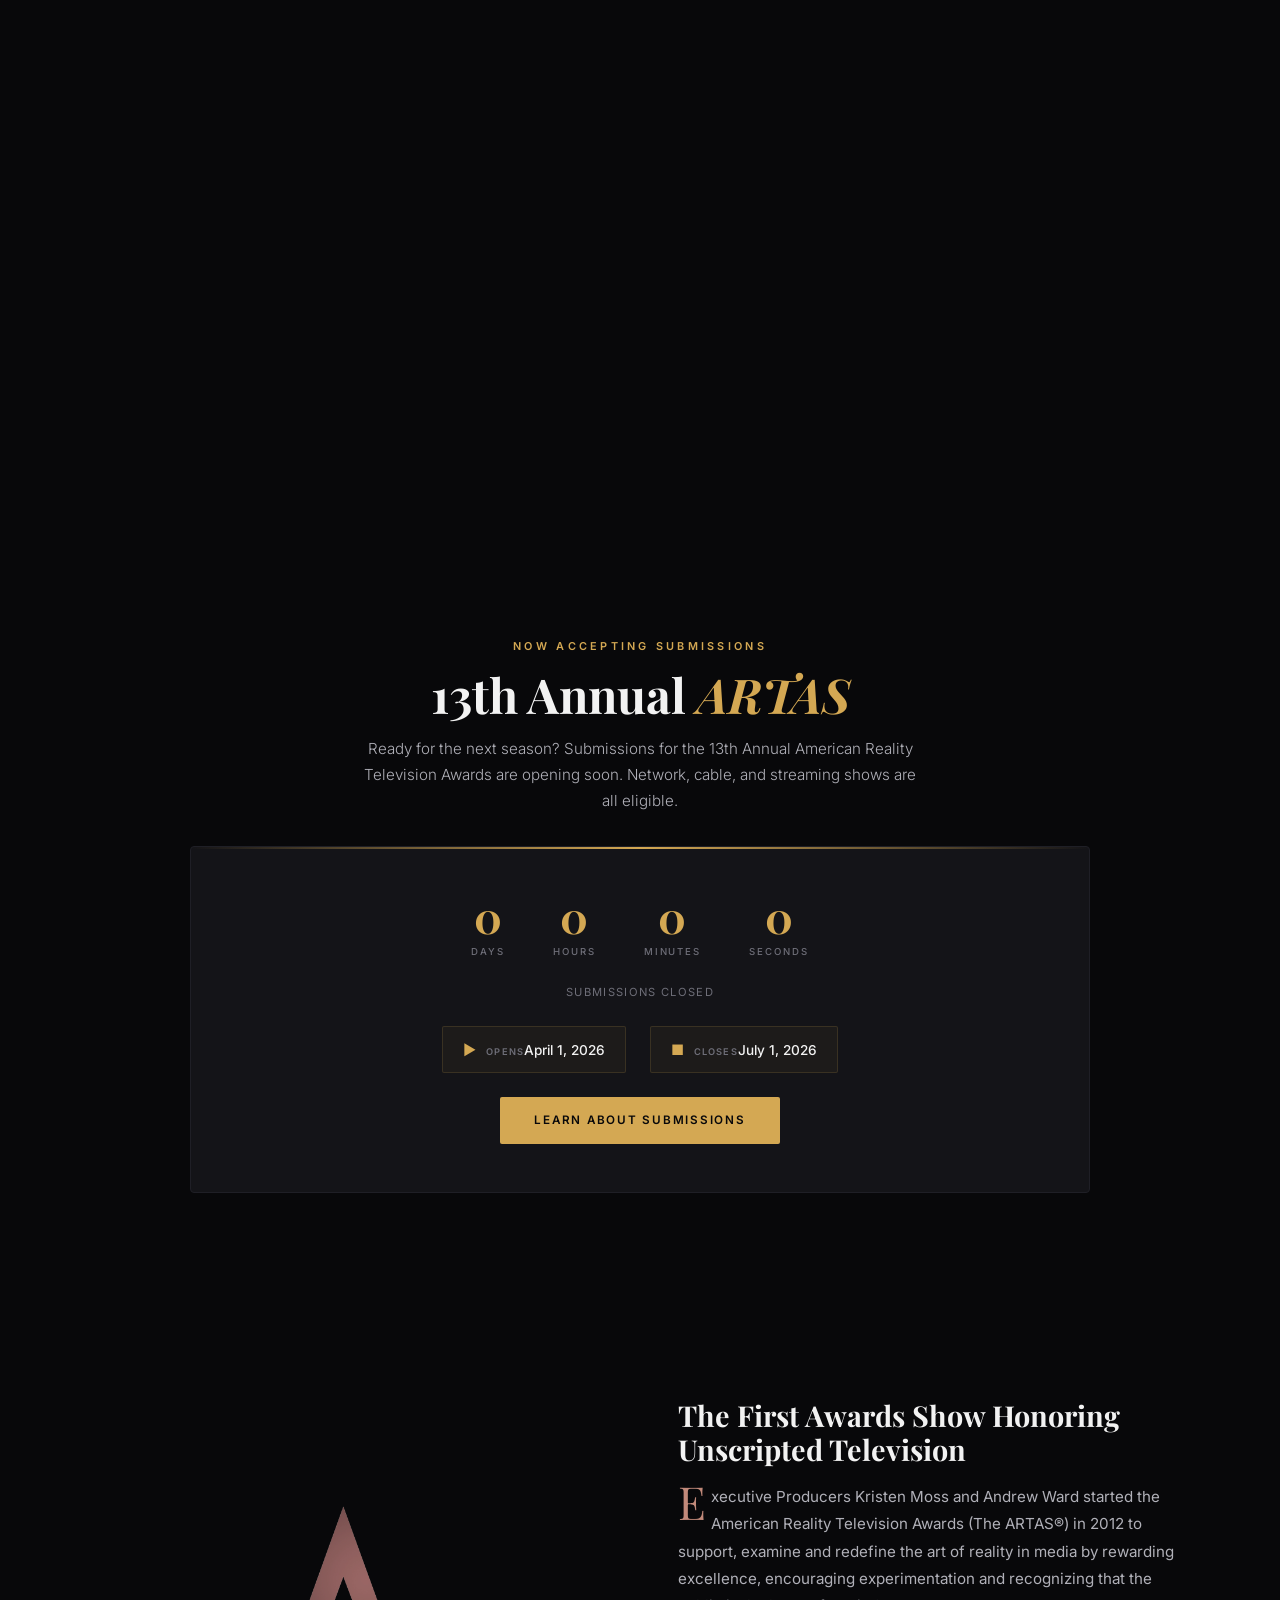
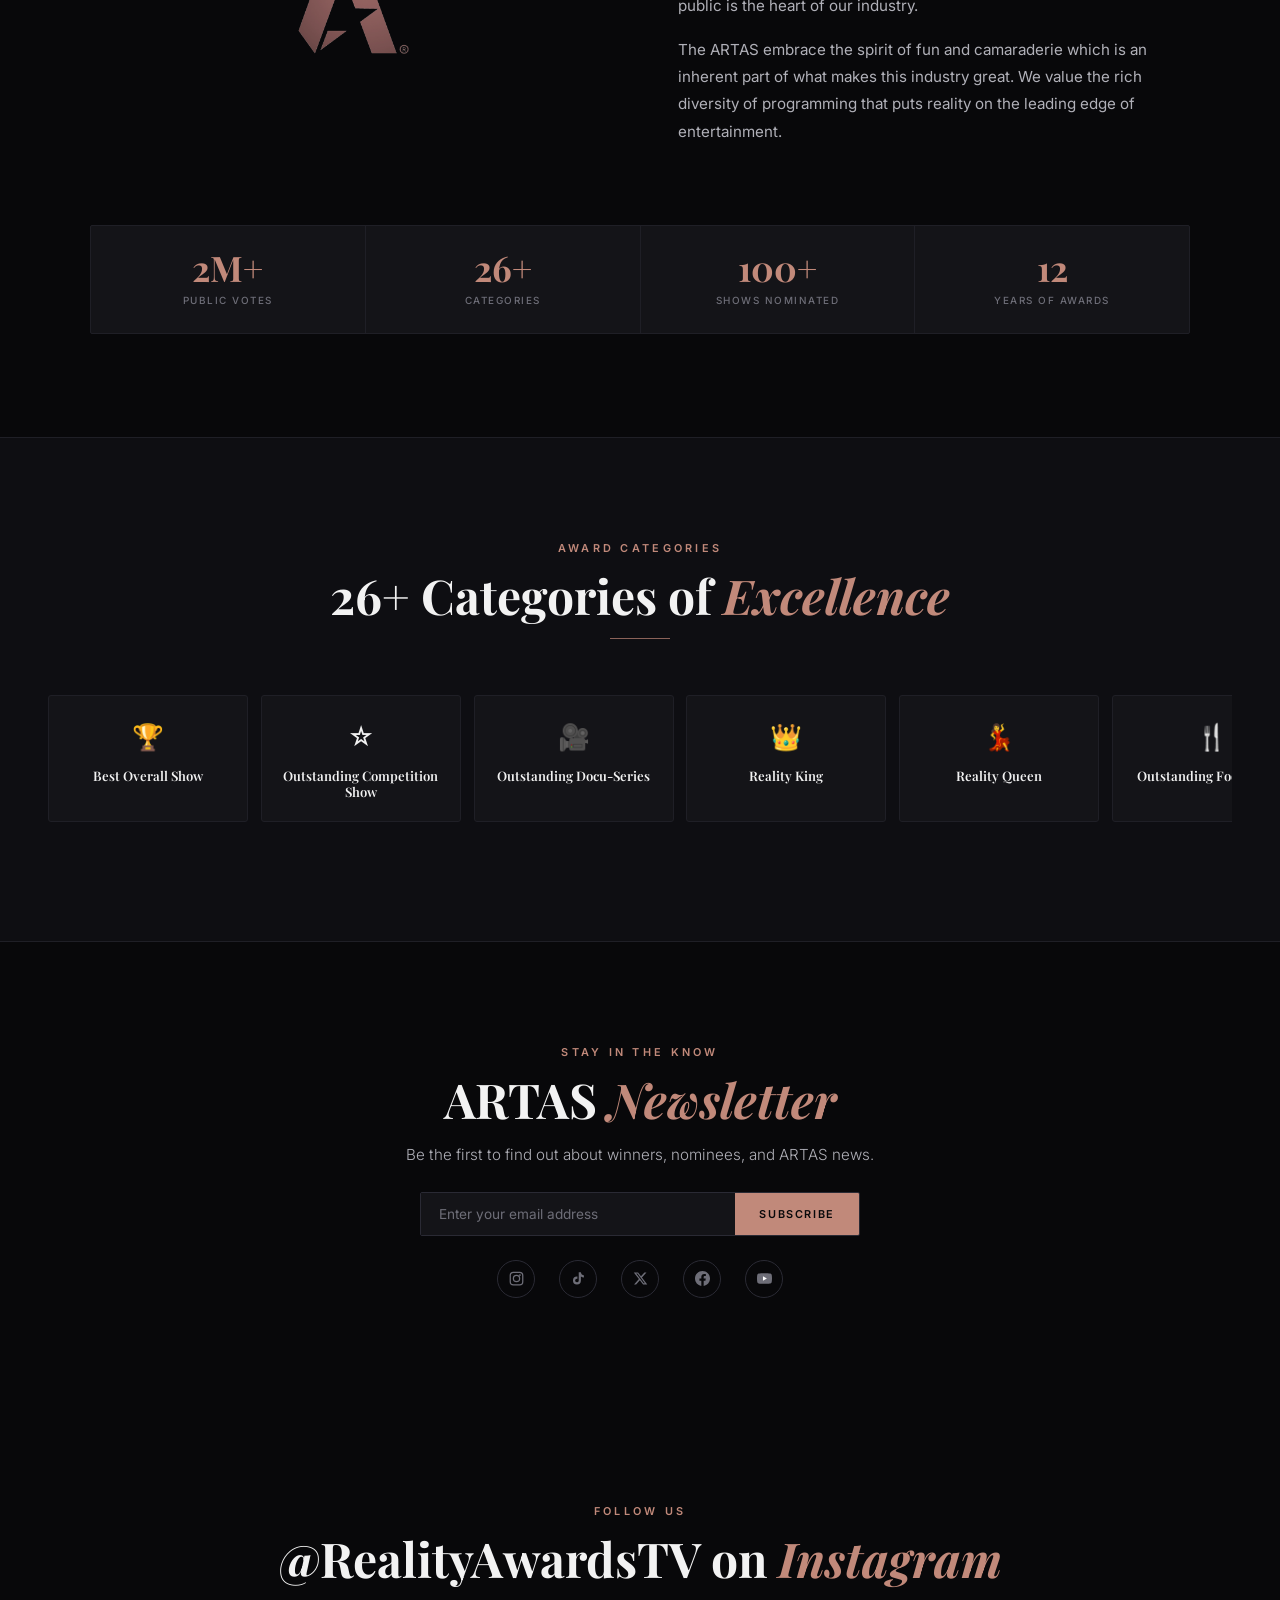
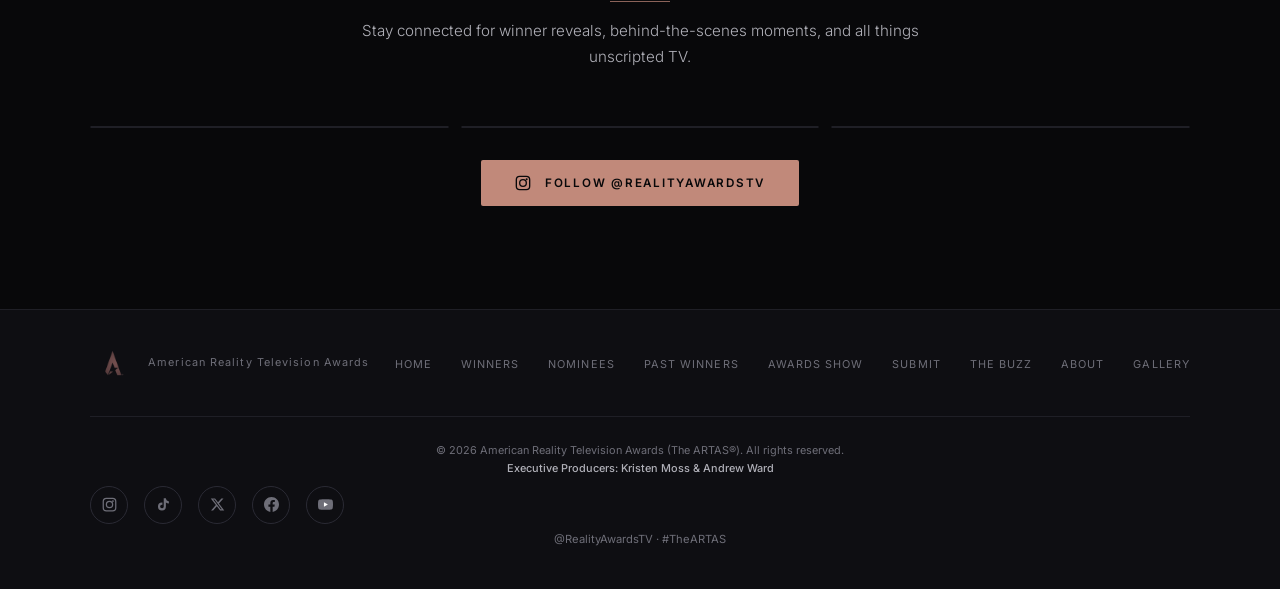
==== commit d5475e59: "Major update: new menu order, backstage photos, Reality Royalty page, Academy page, nominee archive " ====
--- a/200.html
+++ b/200.html
@@ -248,9 +248,11 @@
     <span>ARTAS</span>
   </a>
   <ul class="nav-links">
+    <li><a href="index.html" class="active">Home</a></li>
+    <li><a href="winners.html">12th Annual Winners</a></li>
     <li><a href="nominees.html">Nominees</a></li>
     <li><a href="past-winners.html">Past Winners</a></li>
-      <li><a href="awards-show.html">Awards Show</a></li>
+    <li><a href="awards-show.html">Awards Show</a></li>
     <li><a href="submit.html">Submit Your Show</a></li>
     <li><a href="the-buzz.html">The Buzz</a></li>
     <li><a href="about.html">About Us</a></li>
@@ -260,38 +262,40 @@
 </nav>
 
 <div class="mobile-overlay" id="mobileMenu">
-  <button class="mobile-close" id="mobileClose" aria-label="Close menu">&times;</button>
-  <a href="nominees.html" onclick="closeMobile()">Nominees</a>
-  <a href="past-winners.html" onclick="closeMobile()">Past Winners</a>
-  <a href="awards-show.html" onclick="closeMobile()">Awards Show</a>
-  <a href="submit.html" onclick="closeMobile()">Submit Your Show</a>
-  <a href="the-buzz.html" onclick="closeMobile()">The Buzz</a>
-  <a href="about.html" onclick="closeMobile()">About Us</a>
-  <a href="gallery.html" onclick="closeMobile()">Gallery</a>
+<button class="mobile-close" id="mobileClose" aria-label="Close menu">&times;</button>
+  <a href="index.html">Home</a>
+  <a href="winners.html">12th Annual Winners</a>
+  <a href="nominees.html">Nominees</a>
+  <a href="past-winners.html">Past Winners</a>
+  <a href="awards-show.html">Awards Show</a>
+  <a href="submit.html">Submit Your Show</a>
+  <a href="the-buzz.html">The Buzz</a>
+  <a href="about.html">About Us</a>
+  <a href="gallery.html">Gallery</a>
 </div>
 
 <!-- HERO — 12th Annual front and center -->
 <section class="hero" id="home">
   <div class="hero-bg">
     <div class="hero-bg-grid">
+      <img src="images/backstage/saraya-lounge.jpg" alt="">
       <img src="images/gallery/jojo-siwa.png" alt="">
+      <img src="images/backstage/chloe-veitch-lounge.jpg" alt="">
       <img src="images/gallery/omarosa.png" alt="">
-      <img src="images/gallery/performance.png" alt="">
+      <img src="images/backstage/howie-d-aj-mclean-lounge.jpg" alt="">
       <img src="images/gallery/gleb-savchenko.png" alt="">
-      <img src="images/gallery/chandler-kinney.png" alt="">
+      <img src="images/backstage/chandler-kinney-lounge.jpg" alt="">
+      <img src="images/gallery/chelsea-lazkani.png" alt="">
+      <img src="images/backstage/angeria-glam.jpg" alt="">
       <img src="images/gallery/heather-mcdonald.png" alt="">
-      <img src="images/gallery/aj-mclean.png" alt="">
-      <img src="images/gallery/saraya.png" alt="">
-      <img src="images/gallery/big-brother-cast.png" alt="">
-      <img src="images/gallery/tamra-judge.png" alt="">
-      <img src="images/gallery/howie-d.png" alt="">
-      <img src="images/gallery/chelsea-lazkani.png" alt="">
-      <img src="images/gallery/jimbo.png" alt="">
-      <img src="images/gallery/nev-schulman.png" alt="">
+      <img src="images/backstage/couple-emerald.jpg" alt="">
+      <img src="images/gallery/big-ed.png" alt="">
+      <img src="images/backstage/duo-formal.jpg" alt="">
+      <img src="images/gallery/vance-walker.png" alt="">
+      <img src="images/backstage/big-ed-lounge.jpg" alt="">
+      <img src="images/gallery/dr-sandra-lee.png" alt="">
+      <img src="images/backstage/duo-laughing.jpg" alt="">
       <img src="images/gallery/kendra-wilkinson.png" alt="">
-      <img src="images/gallery/big-ed.png" alt="">
-      <img src="images/gallery/vance-walker.png" alt="">
-      <img src="images/gallery/dr-sandra-lee.png" alt="">
     </div>
   </div>
   <div class="hero-particles" id="particles"></div>
@@ -533,6 +537,7 @@
     <div class="footer-brand"><img src="images/12th-logo-A-transparent.png" alt="ARTAS"><span>American Reality Television Awards</span></div>
     <ul class="footer-links">
       <li><a href="index.html">Home</a></li>
+      <li><a href="winners.html">Winners</a></li>
       <li><a href="nominees.html">Nominees</a></li>
       <li><a href="past-winners.html">Past Winners</a></li>
       <li><a href="awards-show.html">Awards Show</a></li>
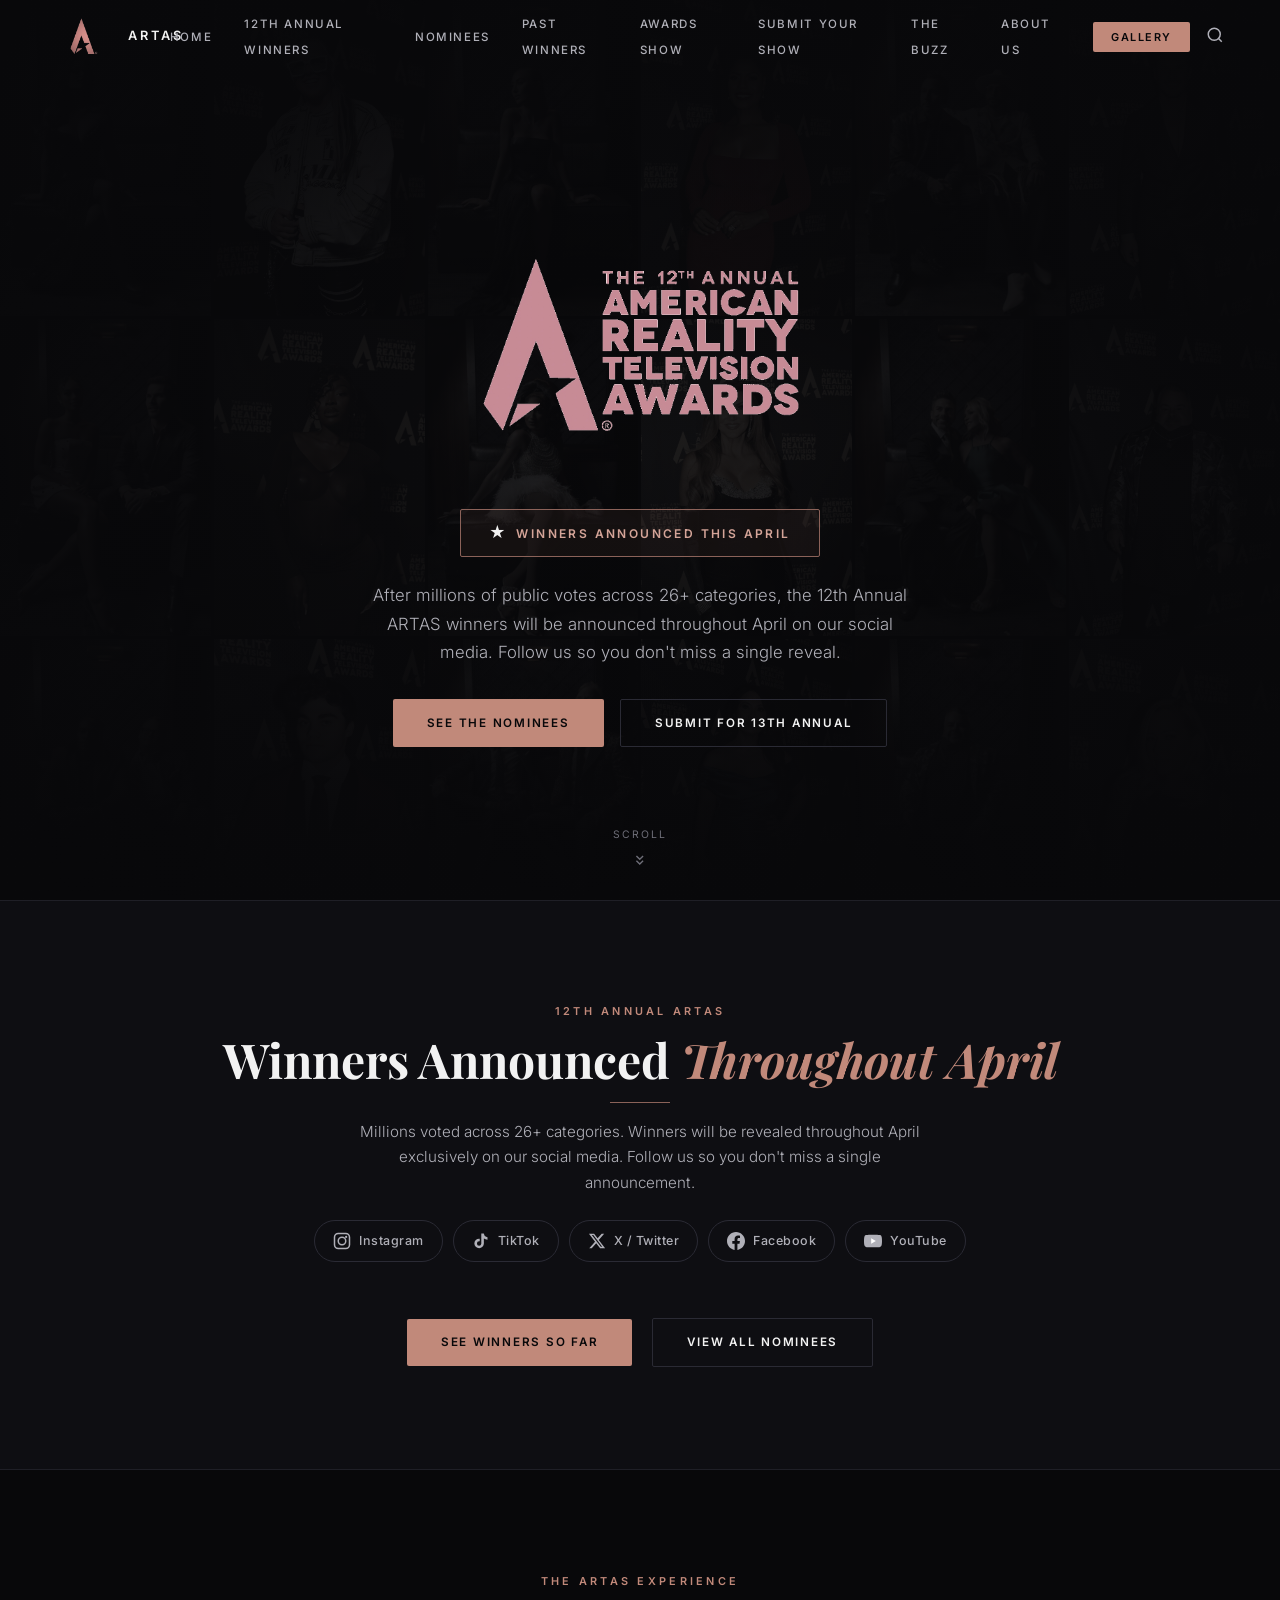
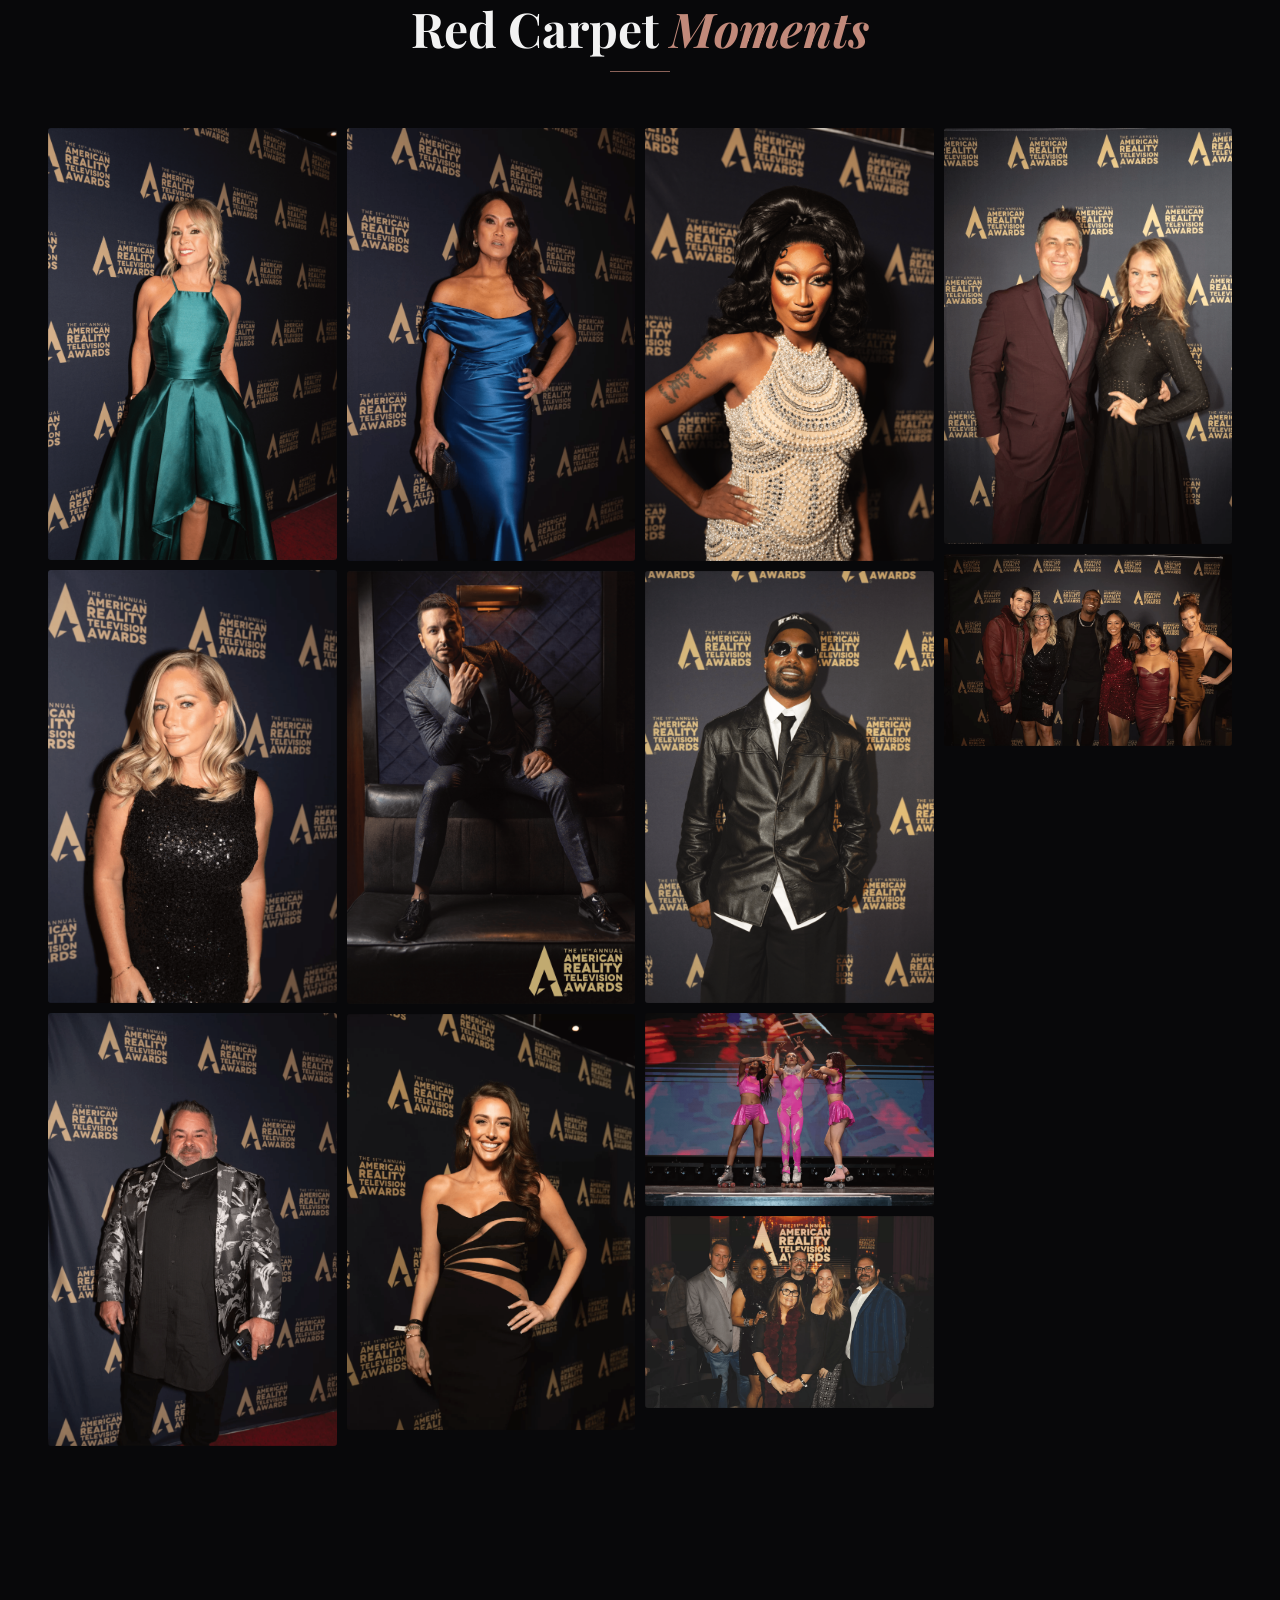
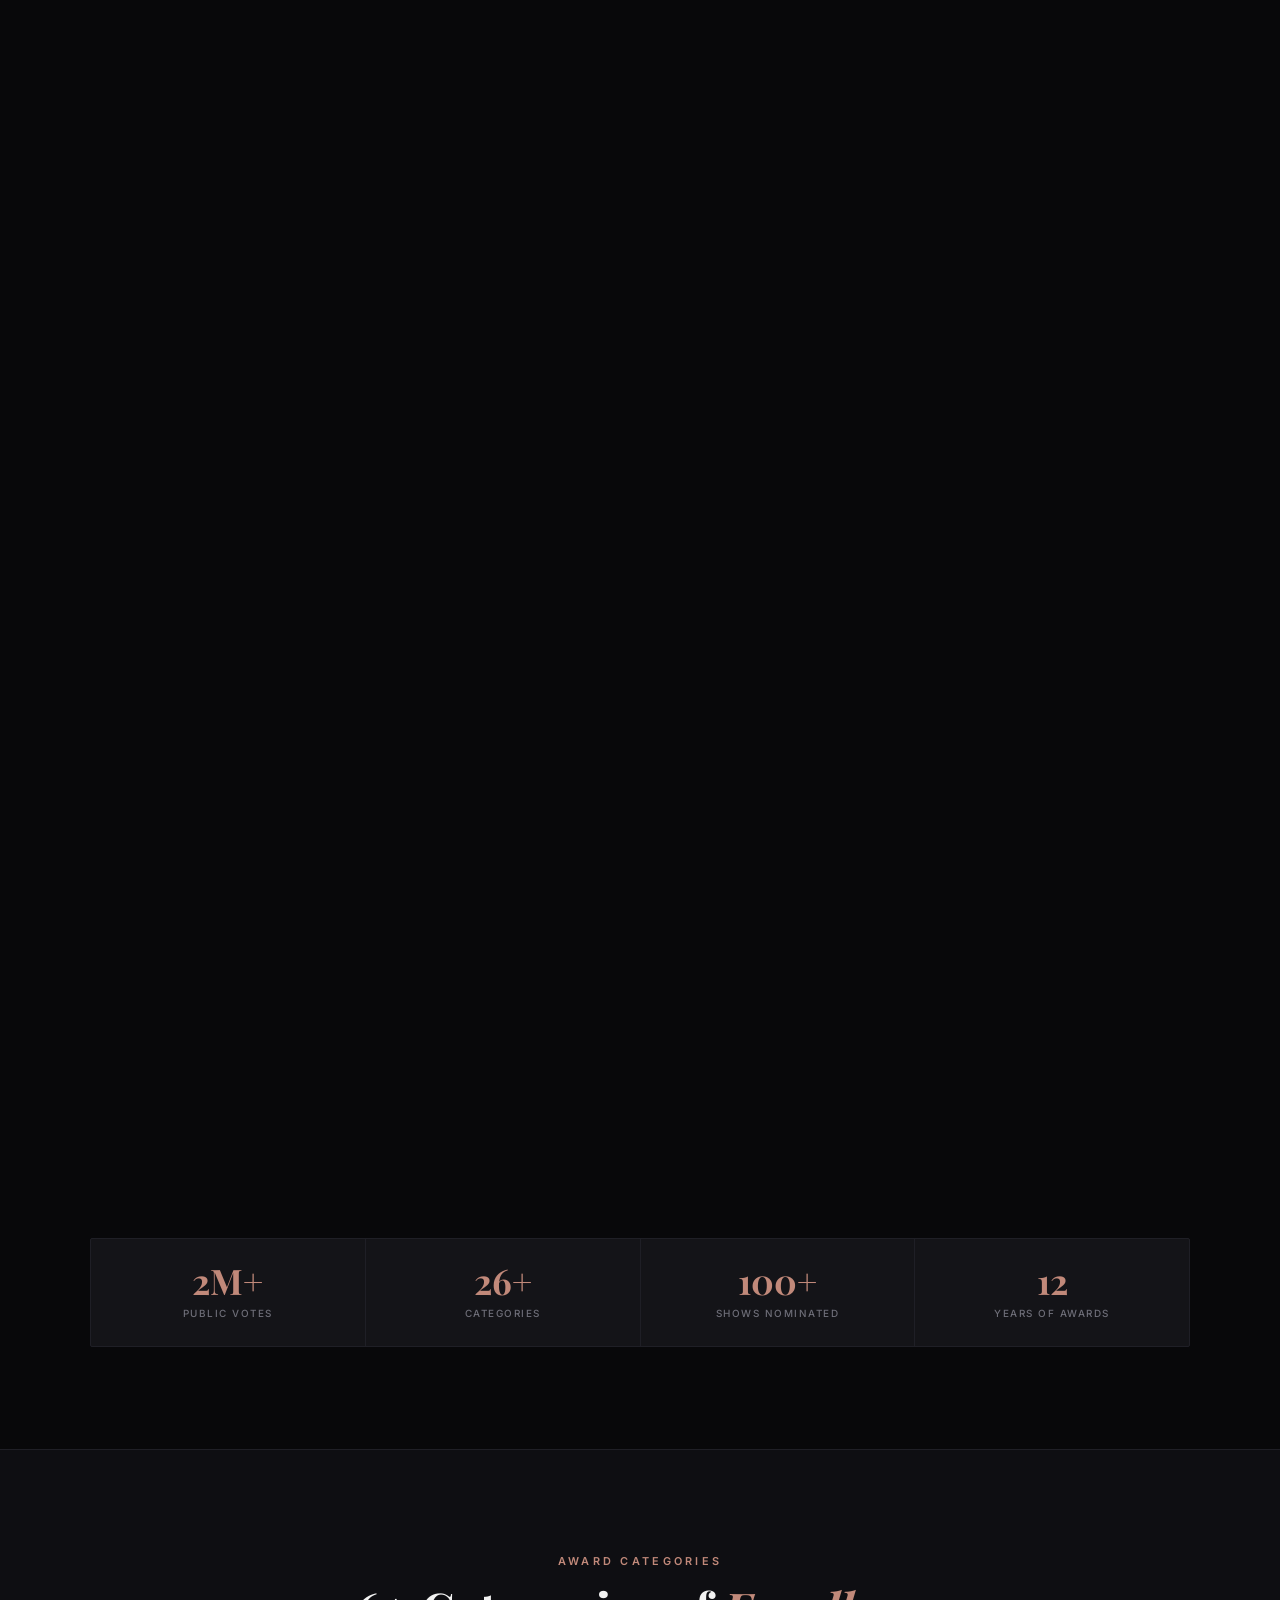
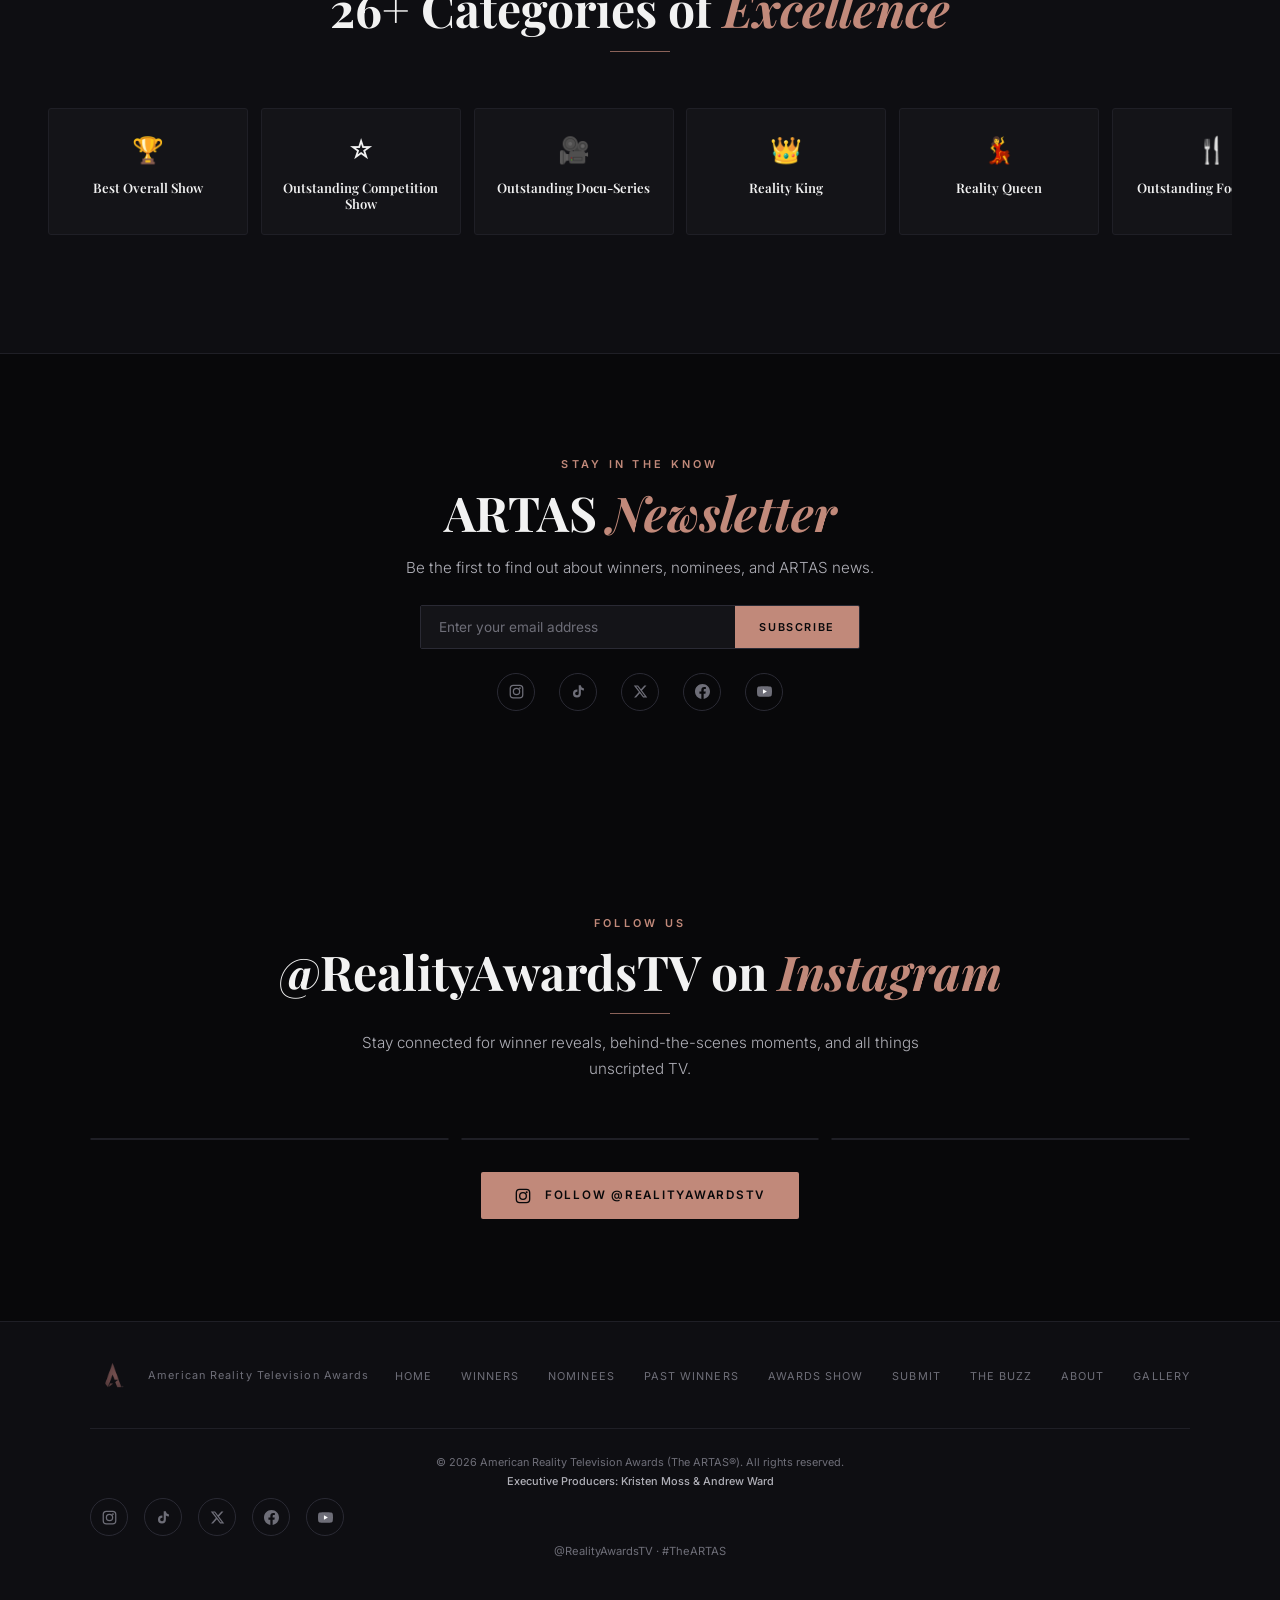
==== commit e26ff2ef: "Global search bar, fix Instagram posts, remove photo grid from homepage winners section" ====
--- a/200.html
+++ b/200.html
@@ -59,6 +59,8 @@
 .nav-cta::after { display: none !important; }
 .nav-mobile-toggle { display: none; background: none; border: none; cursor: pointer; padding: 8px; }
 .nav-mobile-toggle span { display: block; width: 24px; height: 2px; background: var(--text-primary); margin: 5px 0; transition: all 0.3s; }
+.nav-search-toggle { background: none; border: none; cursor: pointer; padding: 8px; color: var(--text-secondary); transition: color 0.2s; margin-left: 0.5rem; }
+.nav-search-toggle:hover { color: var(--rose); }
 
 /* HERO — 12th Annual focus */
 .hero { position: relative; min-height: 100vh; display: flex; flex-direction: column; align-items: center; justify-content: center; text-align: center; padding: 100px 1.5rem 60px; overflow: hidden; }
@@ -258,6 +260,7 @@
     <li><a href="about.html">About Us</a></li>
     <li><a href="gallery.html" class="nav-cta">Gallery</a></li>
   </ul>
+  <button class="nav-search-toggle" id="searchToggle" aria-label="Search"><svg viewBox="0 0 24 24" width="18" height="18" fill="none" stroke="currentColor" stroke-width="2"><circle cx="11" cy="11" r="8"/><path d="m21 21-4.3-4.3"/></svg></button>
   <button class="nav-mobile-toggle" id="mobileToggle" aria-label="Open menu"><span></span><span></span><span></span></button>
 </nav>
 
@@ -339,59 +342,9 @@
       </div>
     </div>
 
-    <div class="winners-grid reveal">
-      <div class="winner-card">
-        <img src="images/gallery/heather-mcdonald.png" alt="Heather McDonald" loading="lazy">
-        <div class="winner-overlay"><span class="winner-name">Heather McDonald</span><span class="winner-show">Juicy Scoop</span></div>
-      </div>
-      <div class="winner-card">
-        <img src="images/gallery/jojo-siwa.png" alt="JoJo Siwa" loading="lazy">
-        <div class="winner-overlay"><span class="winner-name">JoJo Siwa</span><span class="winner-show">Special Forces, Dance Moms</span></div>
-      </div>
-      <div class="winner-card">
-        <img src="images/gallery/omarosa.png" alt="Omarosa" loading="lazy">
-        <div class="winner-overlay"><span class="winner-name">Omarosa</span><span class="winner-show">House of Villains</span></div>
-      </div>
-      <div class="winner-card">
-        <img src="images/gallery/gleb-savchenko.png" alt="Gleb Savchenko" loading="lazy">
-        <div class="winner-overlay"><span class="winner-name">Gleb Savchenko</span><span class="winner-show">Dancing With The Stars</span></div>
-      </div>
-      <div class="winner-card">
-        <img src="images/gallery/chandler-kinney.png" alt="Chandler Kinney" loading="lazy">
-        <div class="winner-overlay"><span class="winner-name">Chandler Kinney</span><span class="winner-show">Dancing With The Stars</span></div>
-      </div>
-      <div class="winner-card">
-        <img src="images/gallery/saraya.png" alt="Saraya" loading="lazy">
-        <div class="winner-overlay"><span class="winner-name">Saraya</span><span class="winner-show">AEW Wrestling</span></div>
-      </div>
-      <div class="winner-card">
-        <img src="images/gallery/howie-d.png" alt="Howie D" loading="lazy">
-        <div class="winner-overlay"><span class="winner-name">Howie D</span><span class="winner-show">Backstreet Boys</span></div>
-      </div>
-      <div class="winner-card">
-        <img src="images/gallery/aj-mclean.png" alt="AJ McLean" loading="lazy">
-        <div class="winner-overlay"><span class="winner-name">AJ McLean</span><span class="winner-show">Backstreet Boys</span></div>
-      </div>
-      <div class="winner-card">
-        <img src="images/gallery/nev-schulman.png" alt="Nev Schulman" loading="lazy">
-        <div class="winner-overlay"><span class="winner-name">Nev Schulman</span><span class="winner-show">Catfish</span></div>
-      </div>
-      <div class="winner-card">
-        <img src="images/gallery/chelsea-lazkani.png" alt="Chelsea Lazkani" loading="lazy">
-        <div class="winner-overlay"><span class="winner-name">Chelsea Lazkani</span><span class="winner-show">Selling Sunset</span></div>
-      </div>
-      <div class="winner-card">
-        <img src="images/gallery/jimbo.png" alt="JIMBO" loading="lazy">
-        <div class="winner-overlay"><span class="winner-name">JIMBO</span><span class="winner-show">Drag Race All Stars</span></div>
-      </div>
-      <div class="winner-card">
-        <img src="images/gallery/vance-walker.png" alt="Vance Walker" loading="lazy">
-        <div class="winner-overlay"><span class="winner-name">Vance Walker</span><span class="winner-show">American Ninja Warrior</span></div>
-      </div>
-    </div>
-    <p style="text-align: center; font-size: 0.68rem; color: var(--text-muted); margin-top: 1rem; letter-spacing: 0.06em;">Talent from past ARTAS ceremonies</p>
-    <div style="text-align: center; margin-top: 1.5rem;" class="reveal">
-      <a href="nominees.html" class="btn btn-rose">View All 12th Annual Nominees</a>
+    <div style="text-align: center; margin-top: 2rem;" class="reveal">
+      <a href="winners.html" class="btn btn-rose" style="margin-right: 1rem;">See Winners So Far</a>
+      <a href="nominees.html" class="btn btn-outline">View All Nominees</a>
     </div>
   </div>
 </section>
@@ -518,9 +471,9 @@
     <p class="section-subtitle">Stay connected for winner reveals, behind-the-scenes moments, and all things unscripted TV.</p>
   </div>
   <div class="ig-grid reveal" style="max-width: 1100px; margin: 0 auto; display: grid; grid-template-columns: repeat(3, 1fr); gap: 12px;">
-    <blockquote class="instagram-media" data-instgrm-captioned data-instgrm-permalink="https://www.instagram.com/p/DWSUlbWDmrr/" data-instgrm-version="14" style="background:#08080A; border:1px solid var(--border); border-radius:8px; max-width:100%; min-width:240px; width:100%;"></blockquote>
-    <blockquote class="instagram-media" data-instgrm-captioned data-instgrm-permalink="https://www.instagram.com/reel/DU9XKz0j4y9/" data-instgrm-version="14" style="background:#08080A; border:1px solid var(--border); border-radius:8px; max-width:100%; min-width:240px; width:100%;"></blockquote>
-    <blockquote class="instagram-media" data-instgrm-captioned data-instgrm-permalink="https://www.instagram.com/reel/DVb5rC-kvUI/" data-instgrm-version="14" style="background:#08080A; border:1px solid var(--border); border-radius:8px; max-width:100%; min-width:240px; width:100%;"></blockquote>
+    <blockquote class="instagram-media" data-instgrm-captioned data-instgrm-permalink="https://www.instagram.com/p/DWFXLysj4Tx/" data-instgrm-version="14" style="background:#08080A; border:1px solid var(--border); border-radius:8px; max-width:100%; min-width:240px; width:100%;"></blockquote>
+    <blockquote class="instagram-media" data-instgrm-captioned data-instgrm-permalink="https://www.instagram.com/p/DWE3fZZjwQR/" data-instgrm-version="14" style="background:#08080A; border:1px solid var(--border); border-radius:8px; max-width:100%; min-width:240px; width:100%;"></blockquote>
+    <blockquote class="instagram-media" data-instgrm-captioned data-instgrm-permalink="https://www.instagram.com/reel/DV82K6ZAPSe/" data-instgrm-version="14" style="background:#08080A; border:1px solid var(--border); border-radius:8px; max-width:100%; min-width:240px; width:100%;"></blockquote>
   </div>
   <div style="text-align: center; margin-top: 2rem;" class="reveal">
     <a href="https://www.instagram.com/realityawardstv/" target="_blank" class="btn btn-rose" style="gap: 8px;">
@@ -610,5 +563,6 @@
   u(); setInterval(u, 1000);
 })();
 </script>
+<script src="global-search.js"></script>
 </body>
 </html>
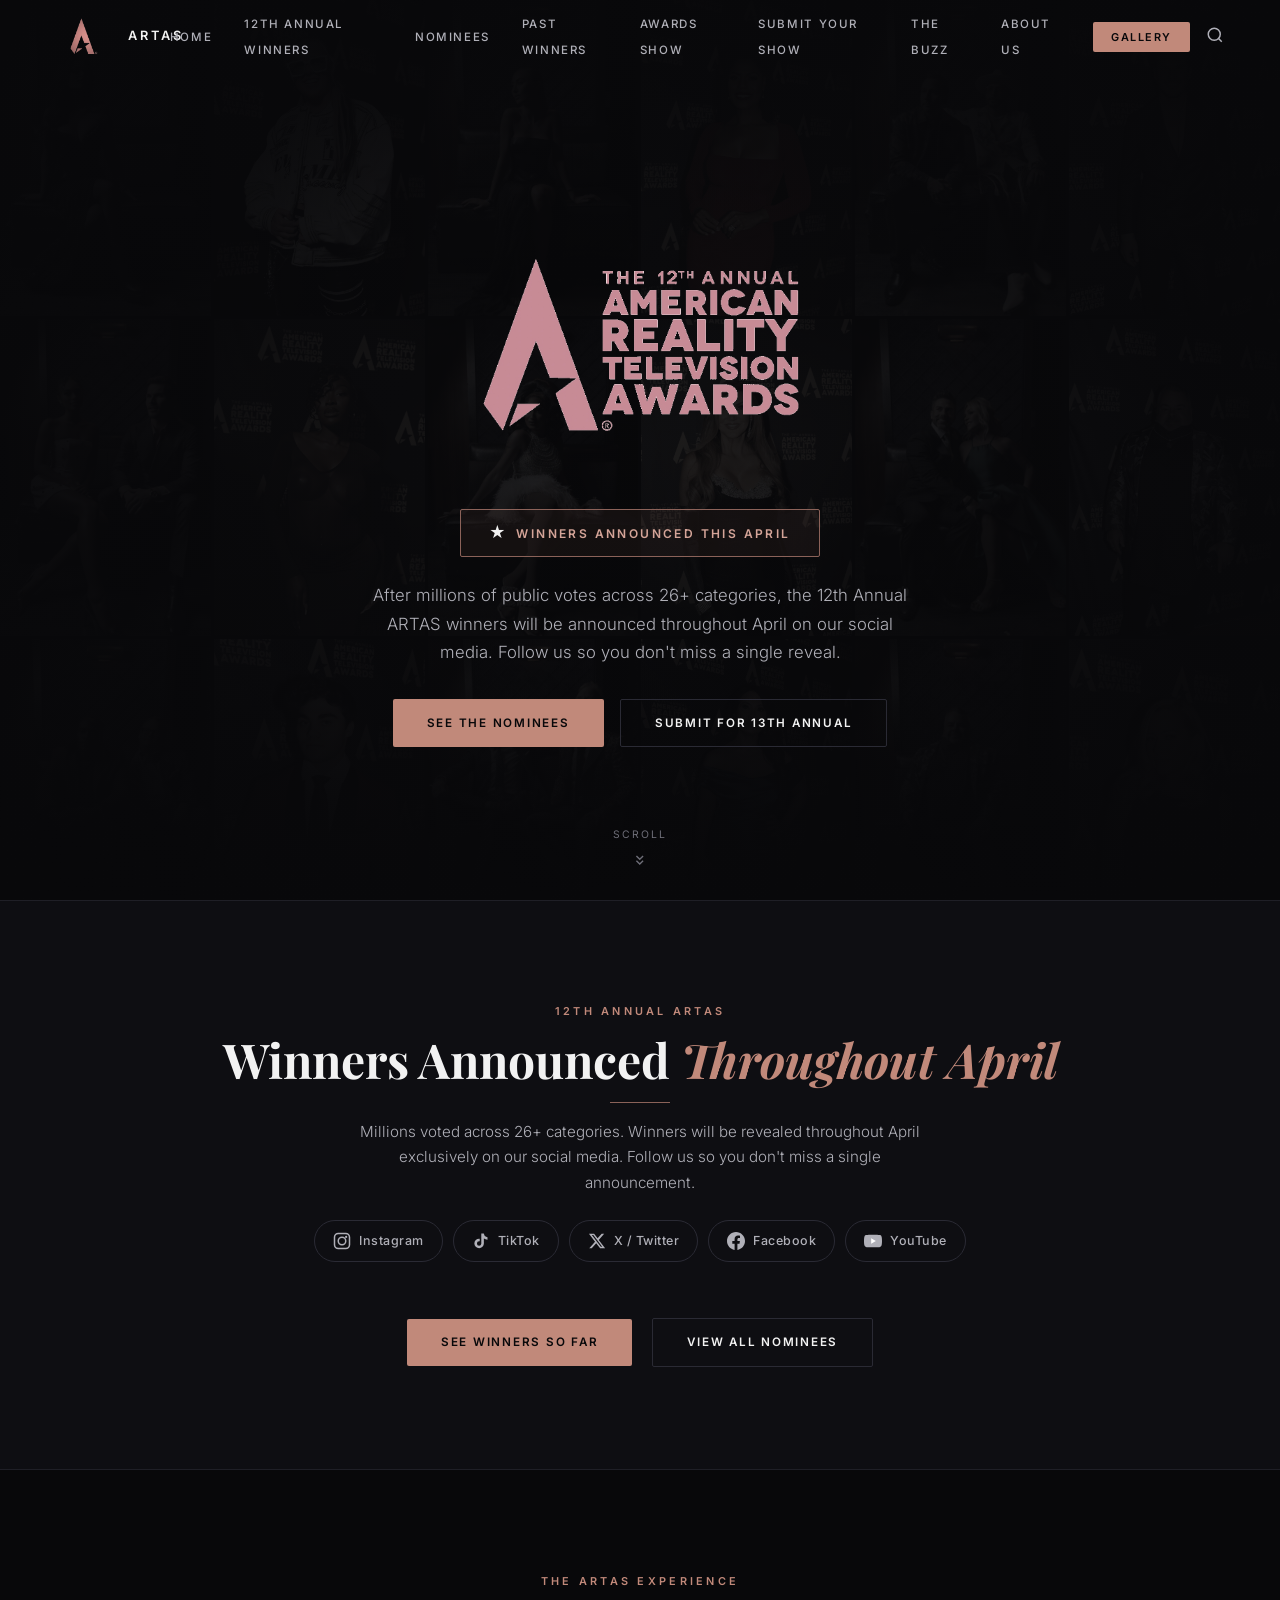
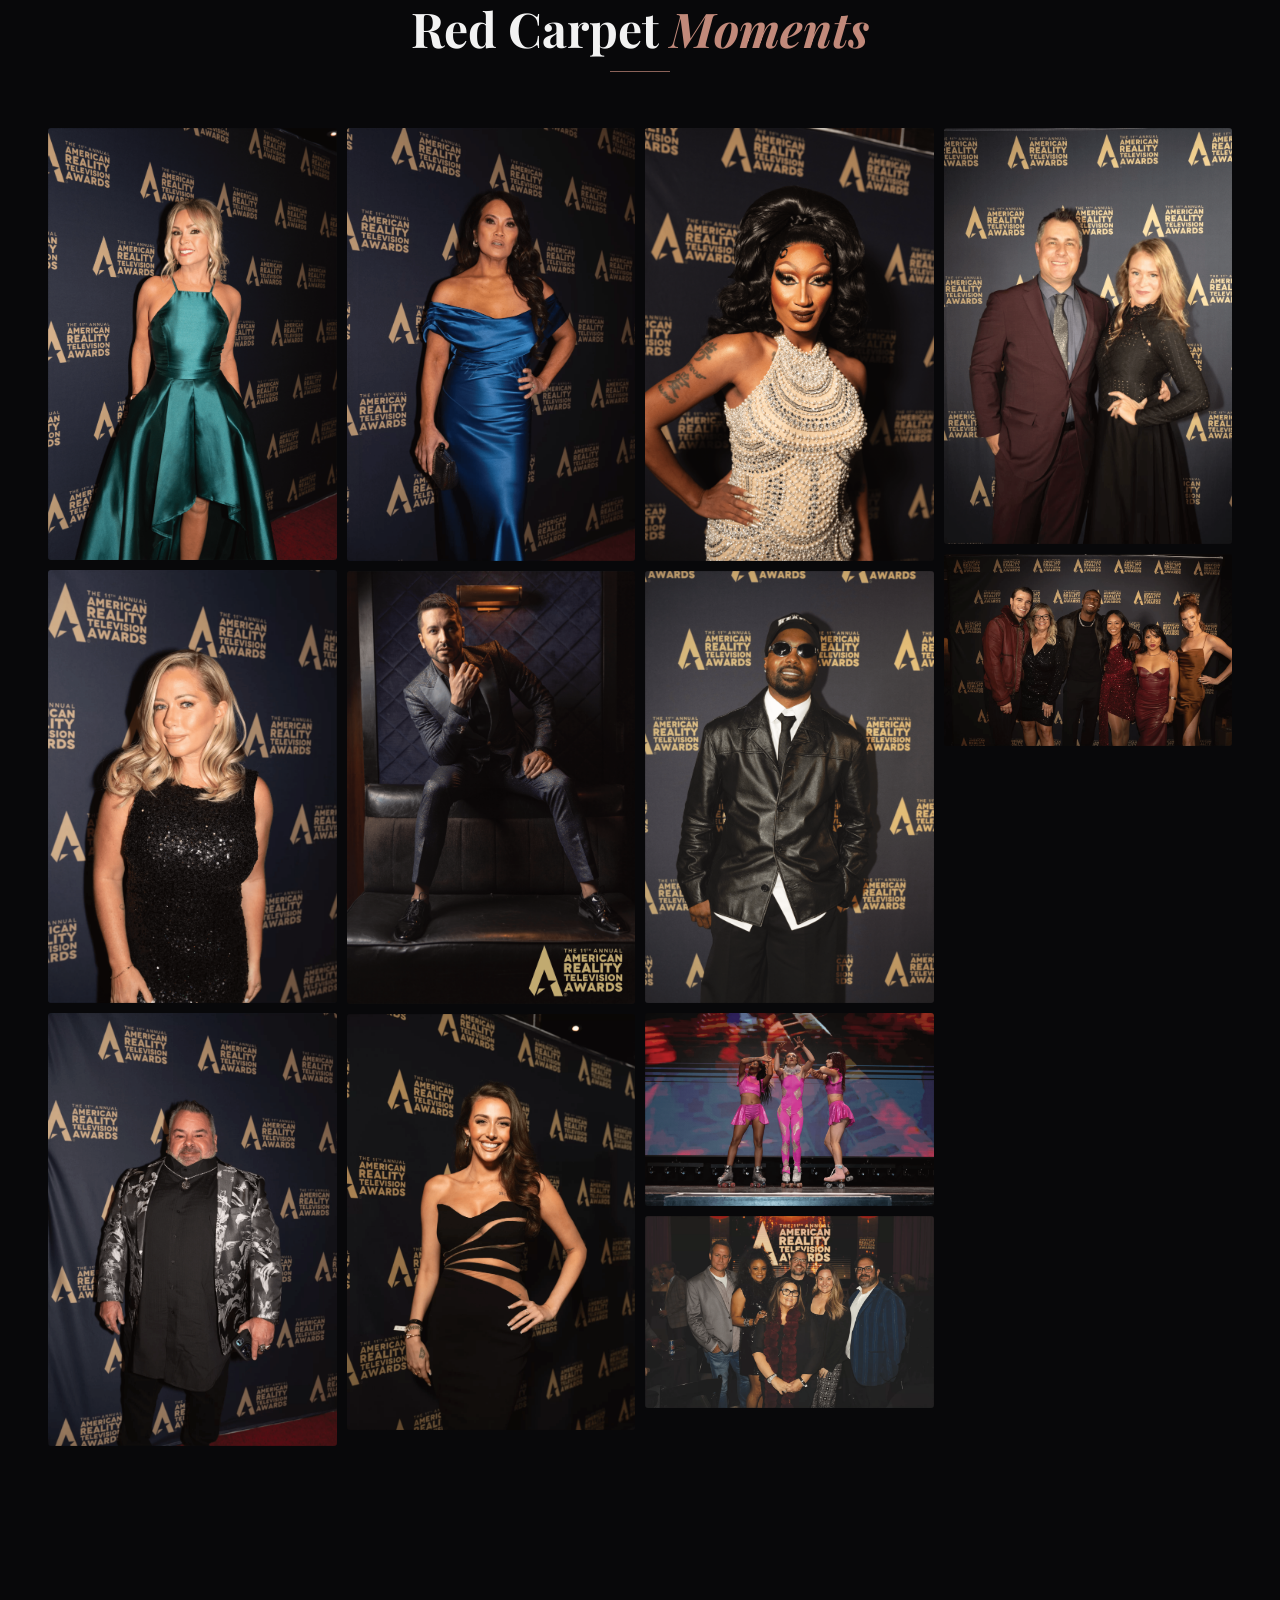
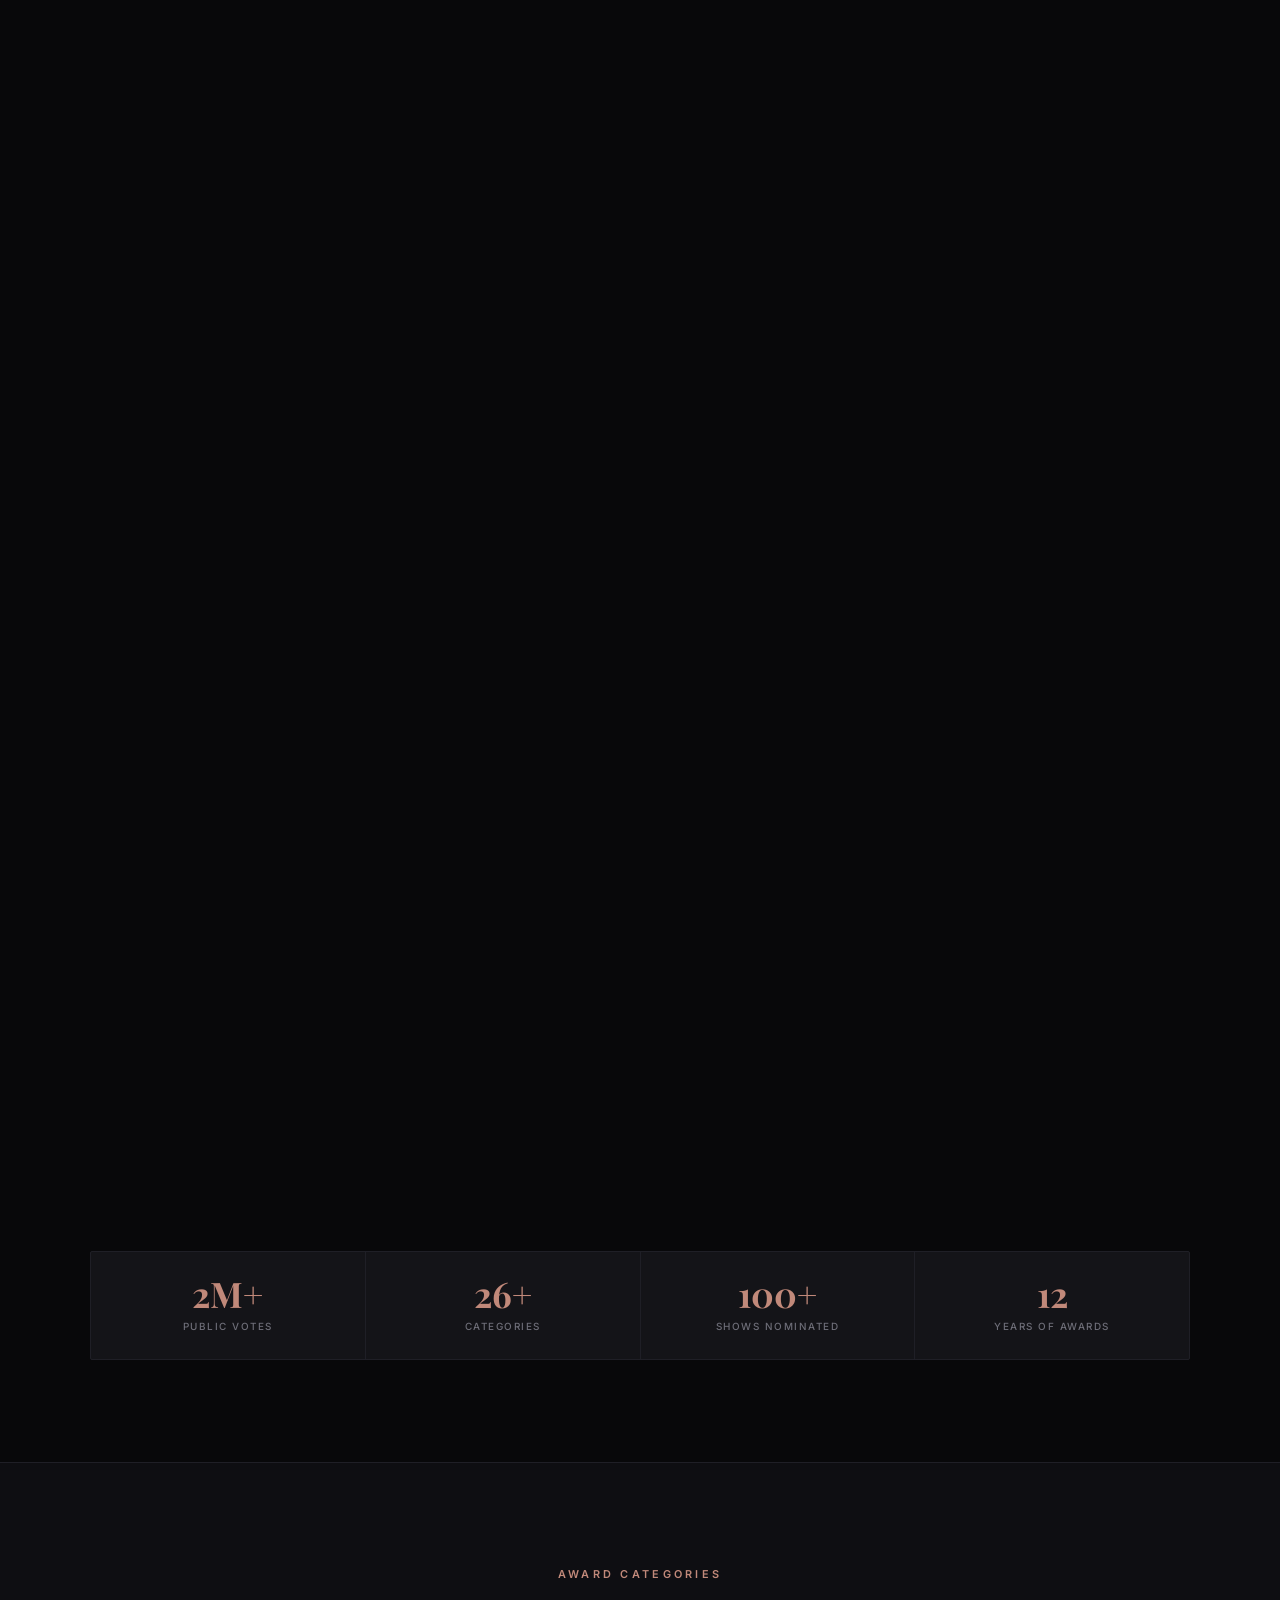
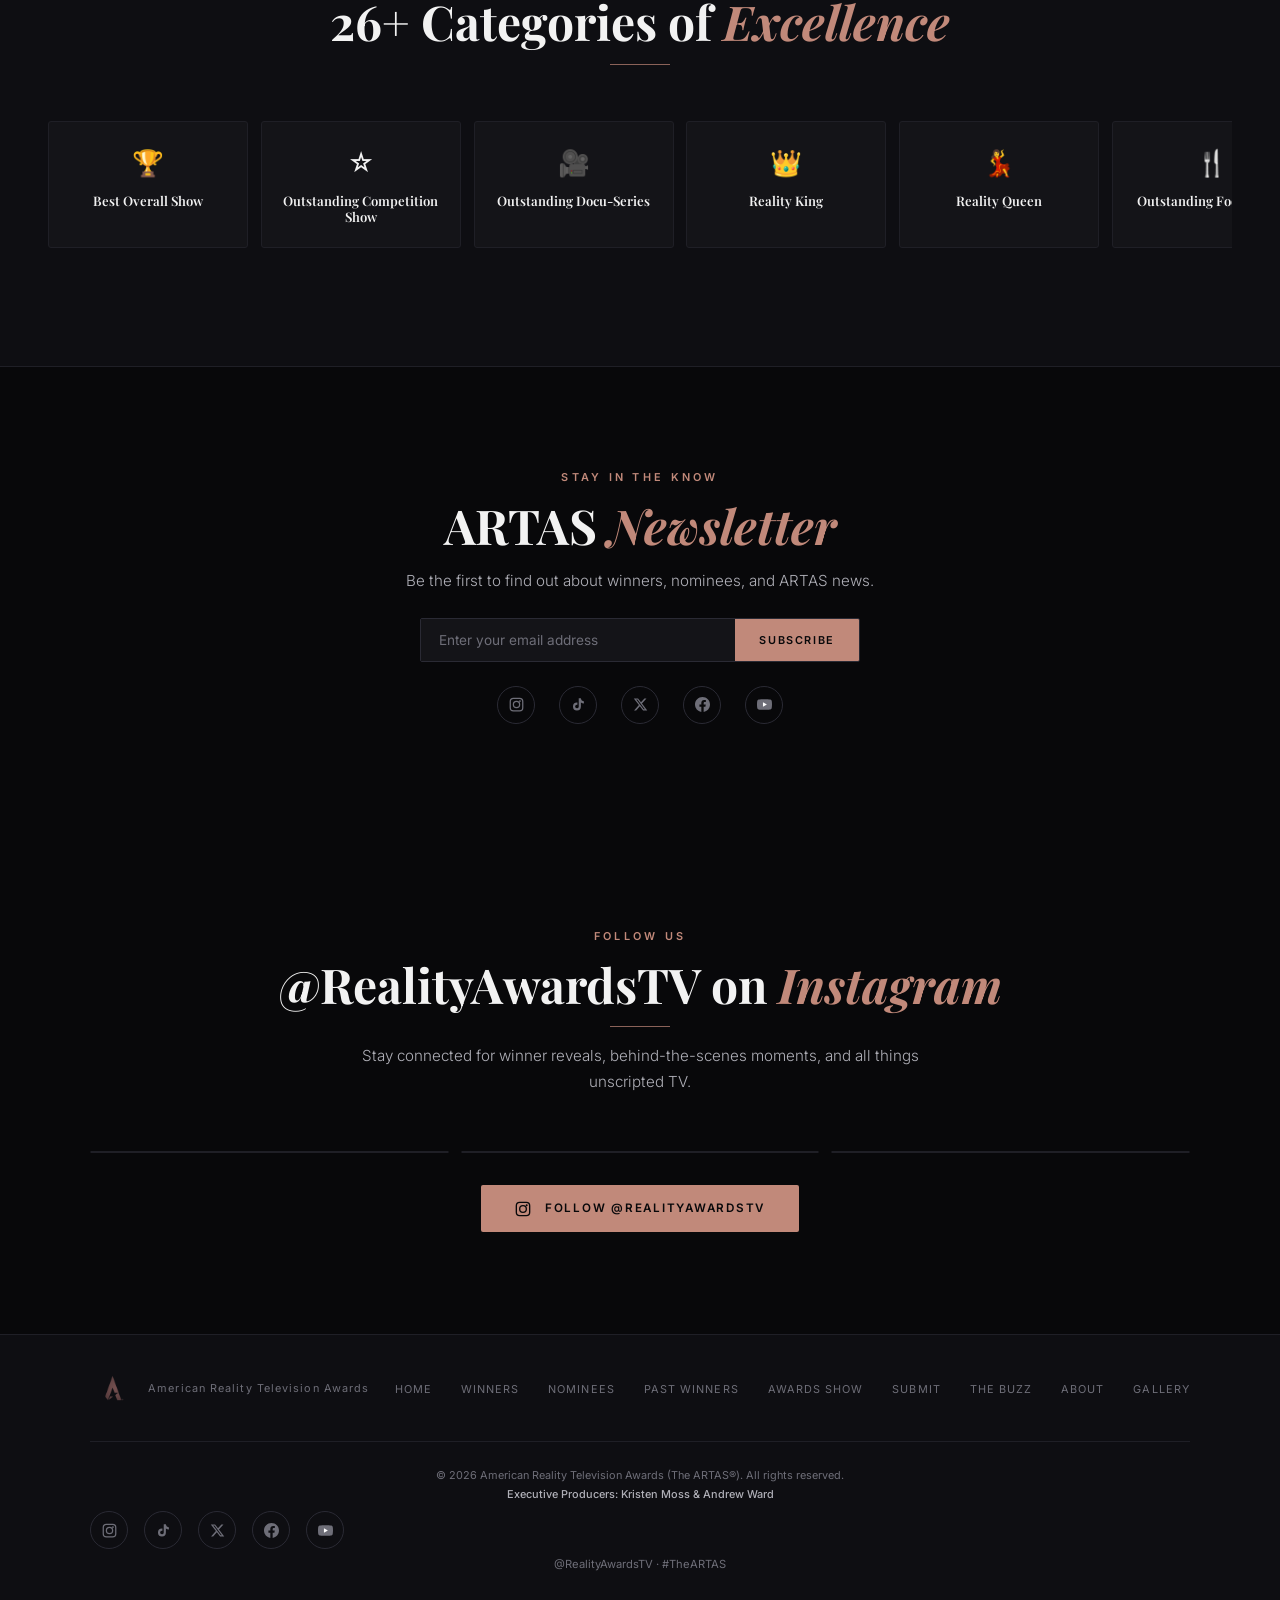
==== commit 1321acdc: "Fix date label spacing on homepage, make category tags clickable links to nominees page" ====
--- a/200.html
+++ b/200.html
@@ -138,8 +138,8 @@
 .submission-date { display: flex; align-items: center; gap: 10px; padding: 10px 20px; background: rgba(212,168,83,0.05); border: 1px solid rgba(212,168,83,0.15); border-radius: 2px; }
 .submission-date .date-icon { color: var(--gold); font-size: 0.9rem; }
 .submission-date .date-info { text-align: left; }
-.submission-date .date-label { font-size: 0.58rem; font-weight: 600; letter-spacing: 0.12em; text-transform: uppercase; color: var(--text-muted); }
-.submission-date .date-value { font-size: 0.85rem; font-weight: 500; color: var(--text-primary); }
+.submission-date .date-label { font-size: 0.58rem; font-weight: 600; letter-spacing: 0.12em; text-transform: uppercase; color: var(--text-muted); display: block; margin-bottom: 2px; }
+.submission-date .date-value { font-size: 0.85rem; font-weight: 500; color: var(--text-primary); display: block; }
 
 /* SOCIAL PILLS (winners section) */
 .winners-social-bar { display: flex; flex-wrap: wrap; justify-content: center; gap: 10px; margin-top: 1.5rem; }
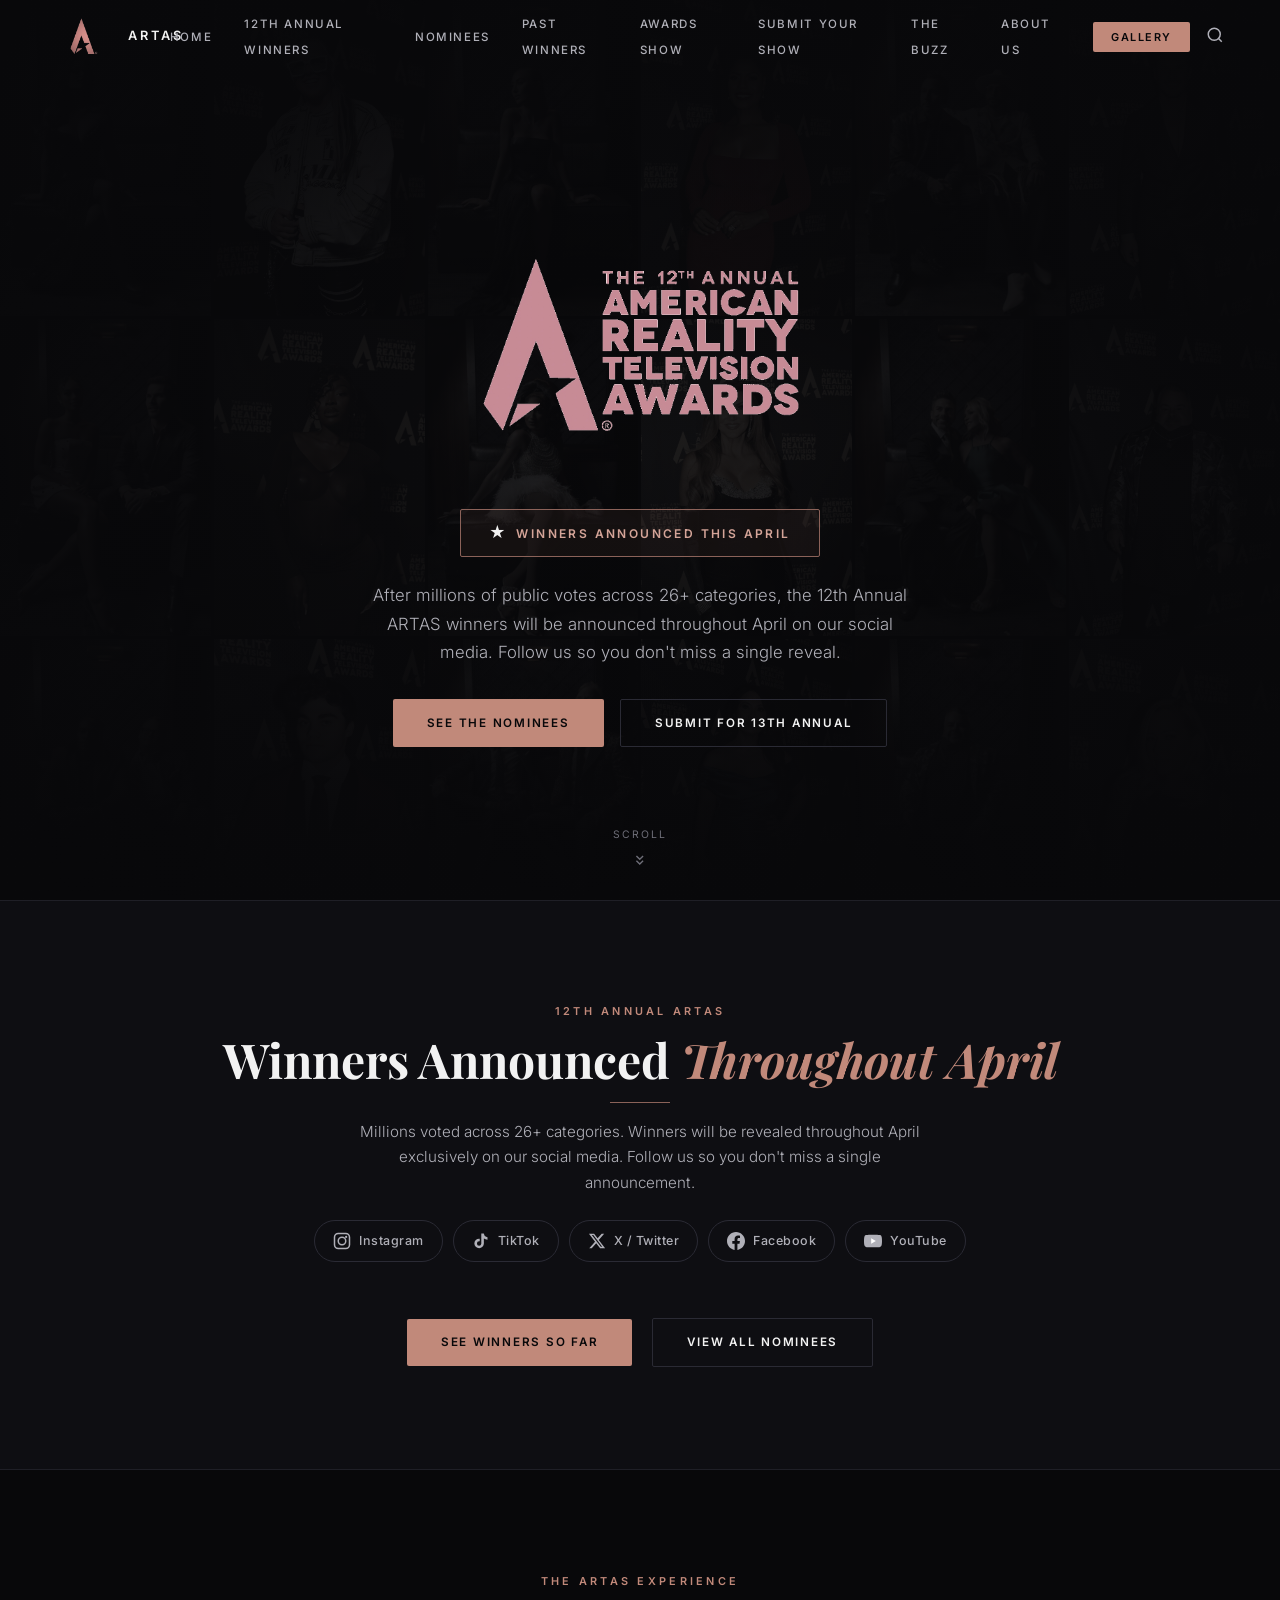
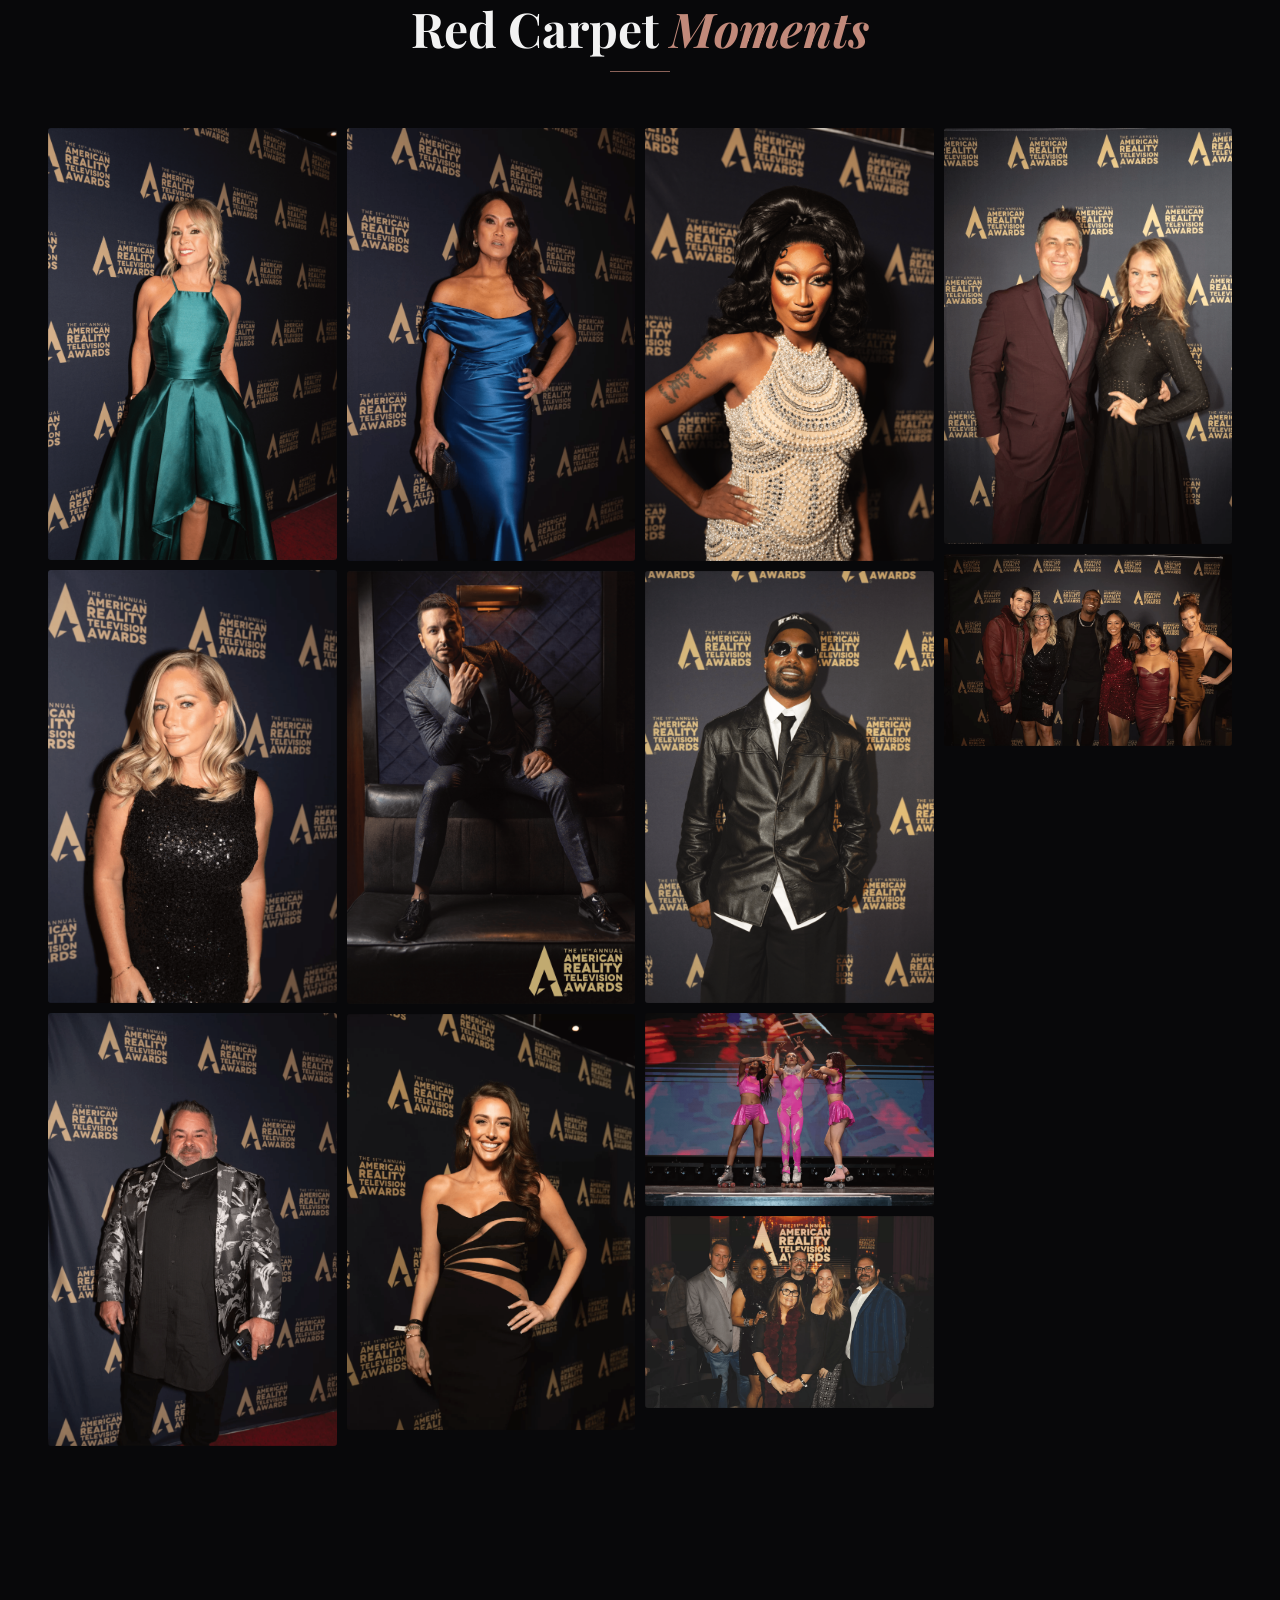
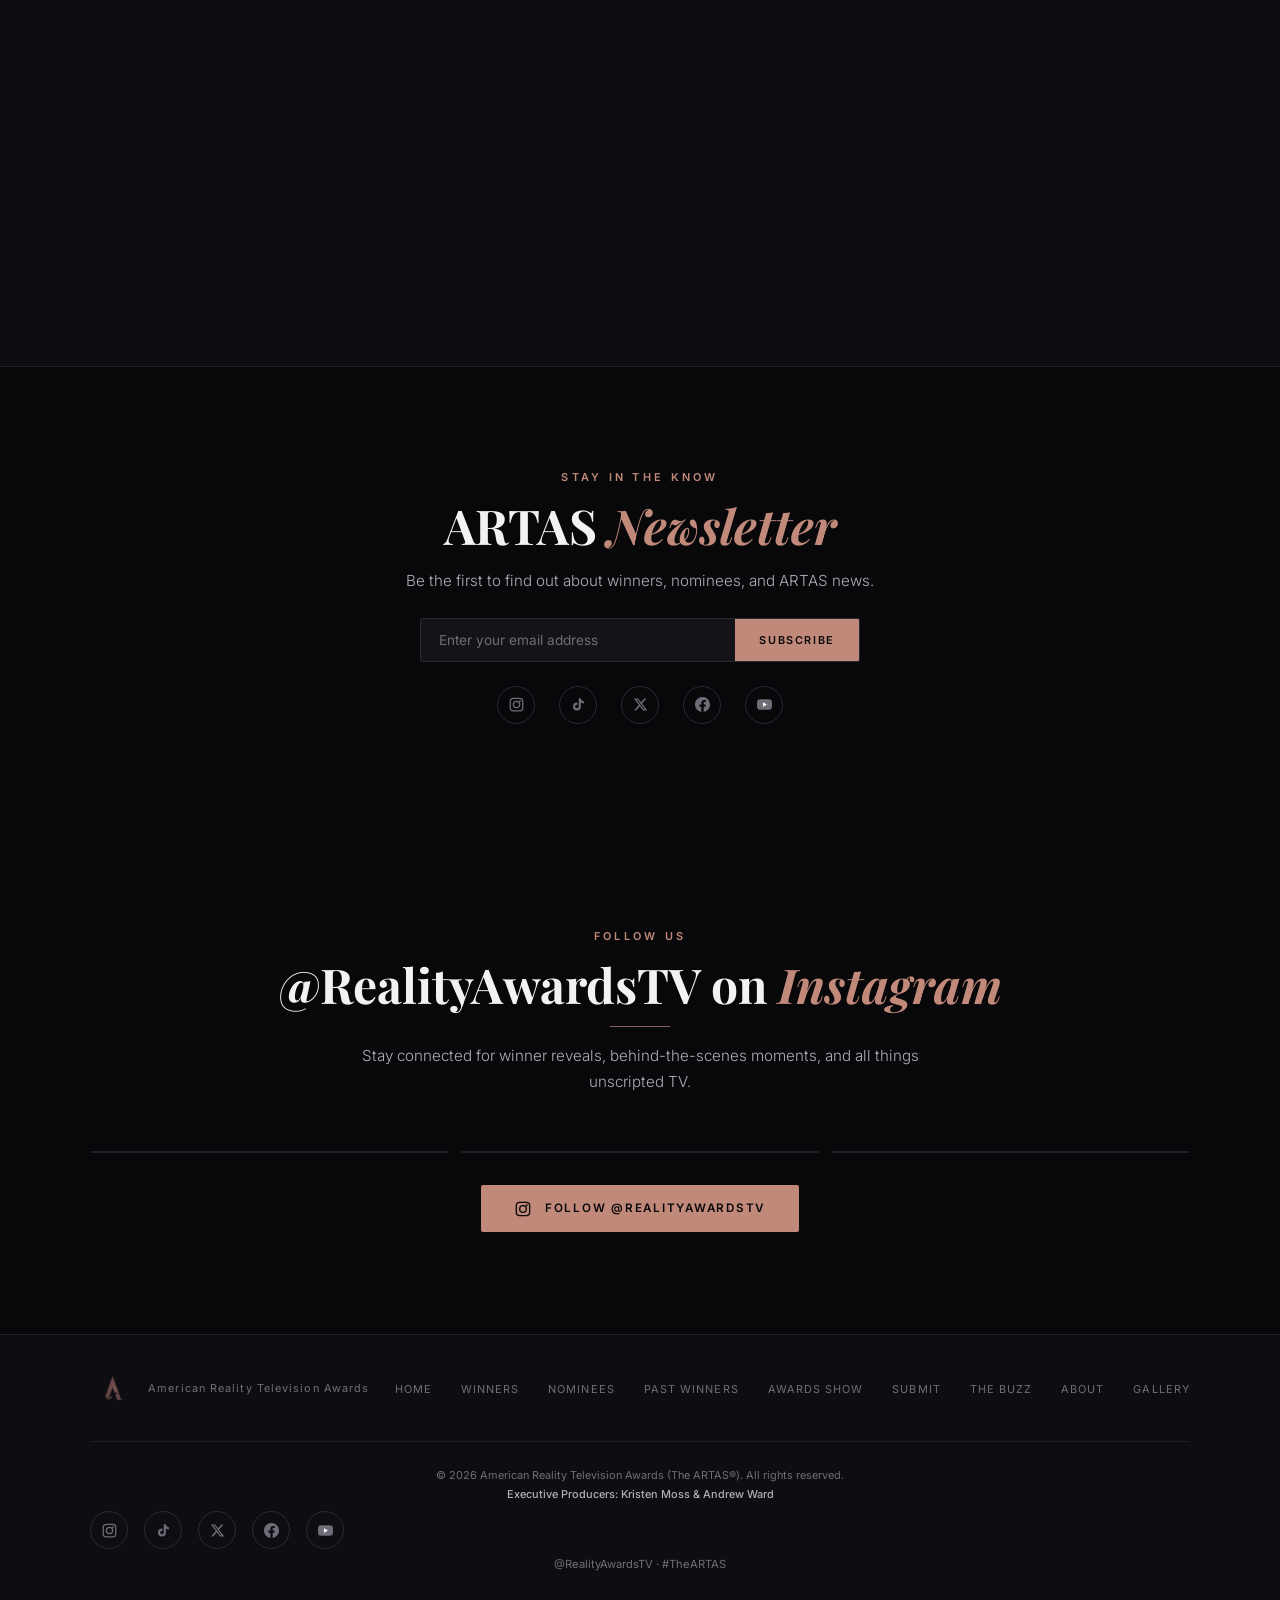
==== commit d69ea7e9: "Hide winner CTAs until April 1, add winner-marking to nominees page, fix category tag links" ====
--- a/200.html
+++ b/200.html
@@ -343,7 +343,7 @@
     </div>
 
     <div style="text-align: center; margin-top: 2rem;" class="reveal">
-      <a href="winners.html" class="btn btn-rose" style="margin-right: 1rem;">See Winners So Far</a>
+      <a href="winners.html" class="btn btn-rose winners-cta" style="margin-right: 1rem; display: none;">See Winners So Far</a>
       <a href="nominees.html" class="btn btn-outline">View All Nominees</a>
     </div>
   </div>
@@ -562,6 +562,14 @@
   }
   u(); setInterval(u, 1000);
 })();
+
+// Show "See Winners So Far" button only after April 1, 2026
+(function() {
+  const april1 = new Date('2026-04-01T00:00:00-07:00');
+  if (new Date() >= april1) {
+    document.querySelectorAll('.winners-cta').forEach(el => el.style.display = '');
+  }
+})();
 </script>
 <script src="global-search.js"></script>
 </body>
